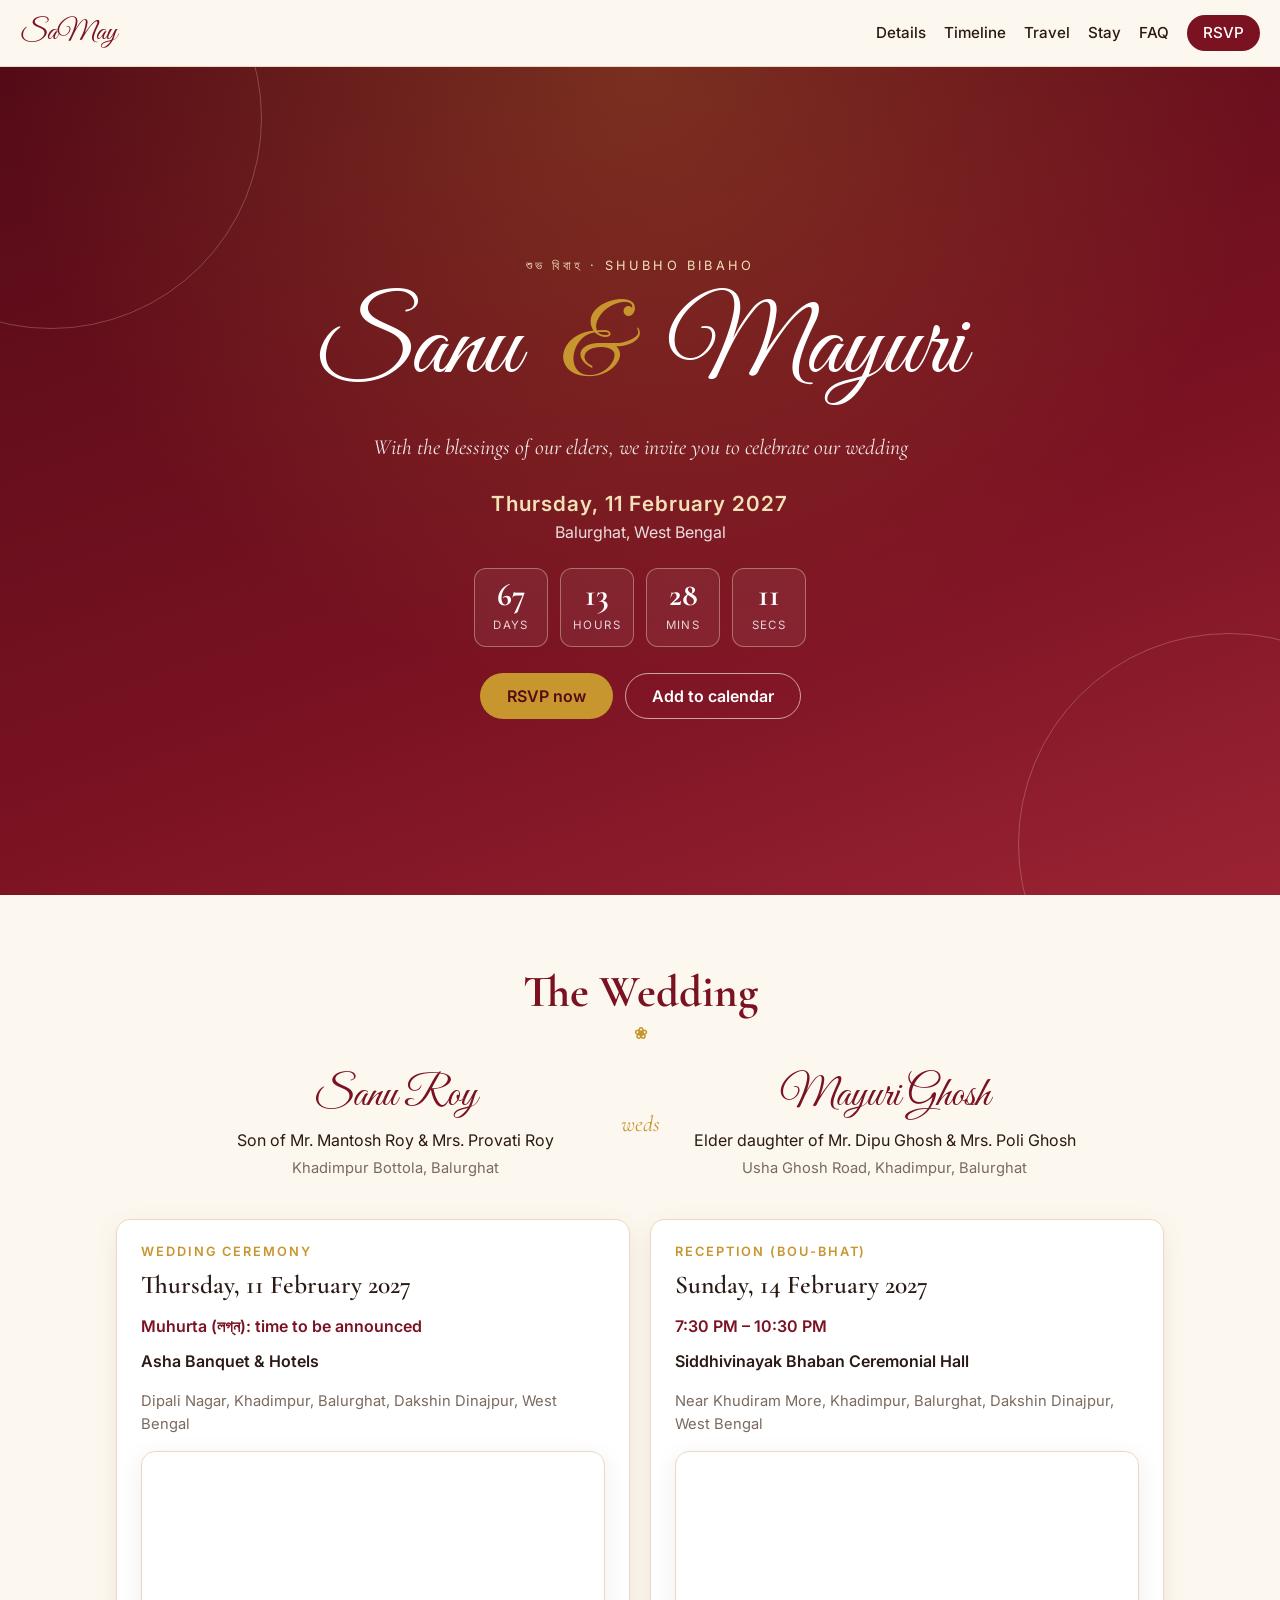
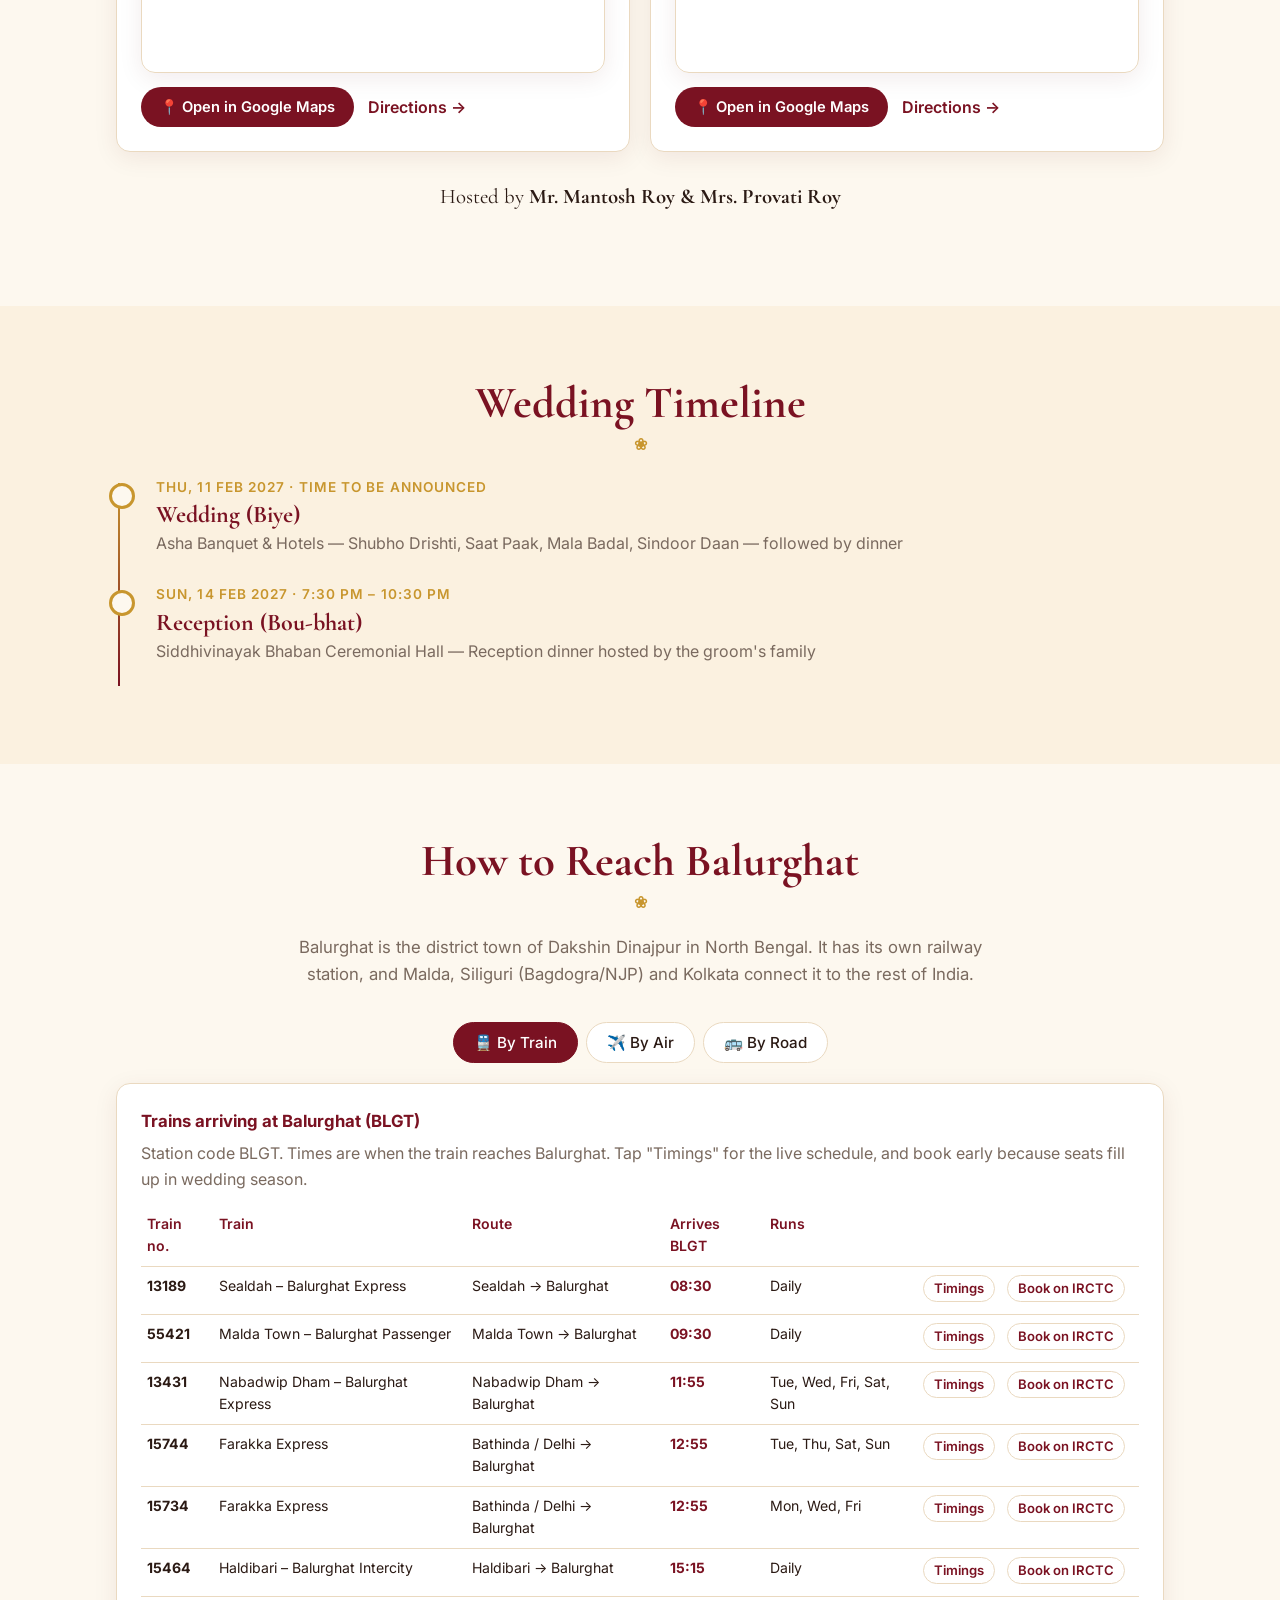
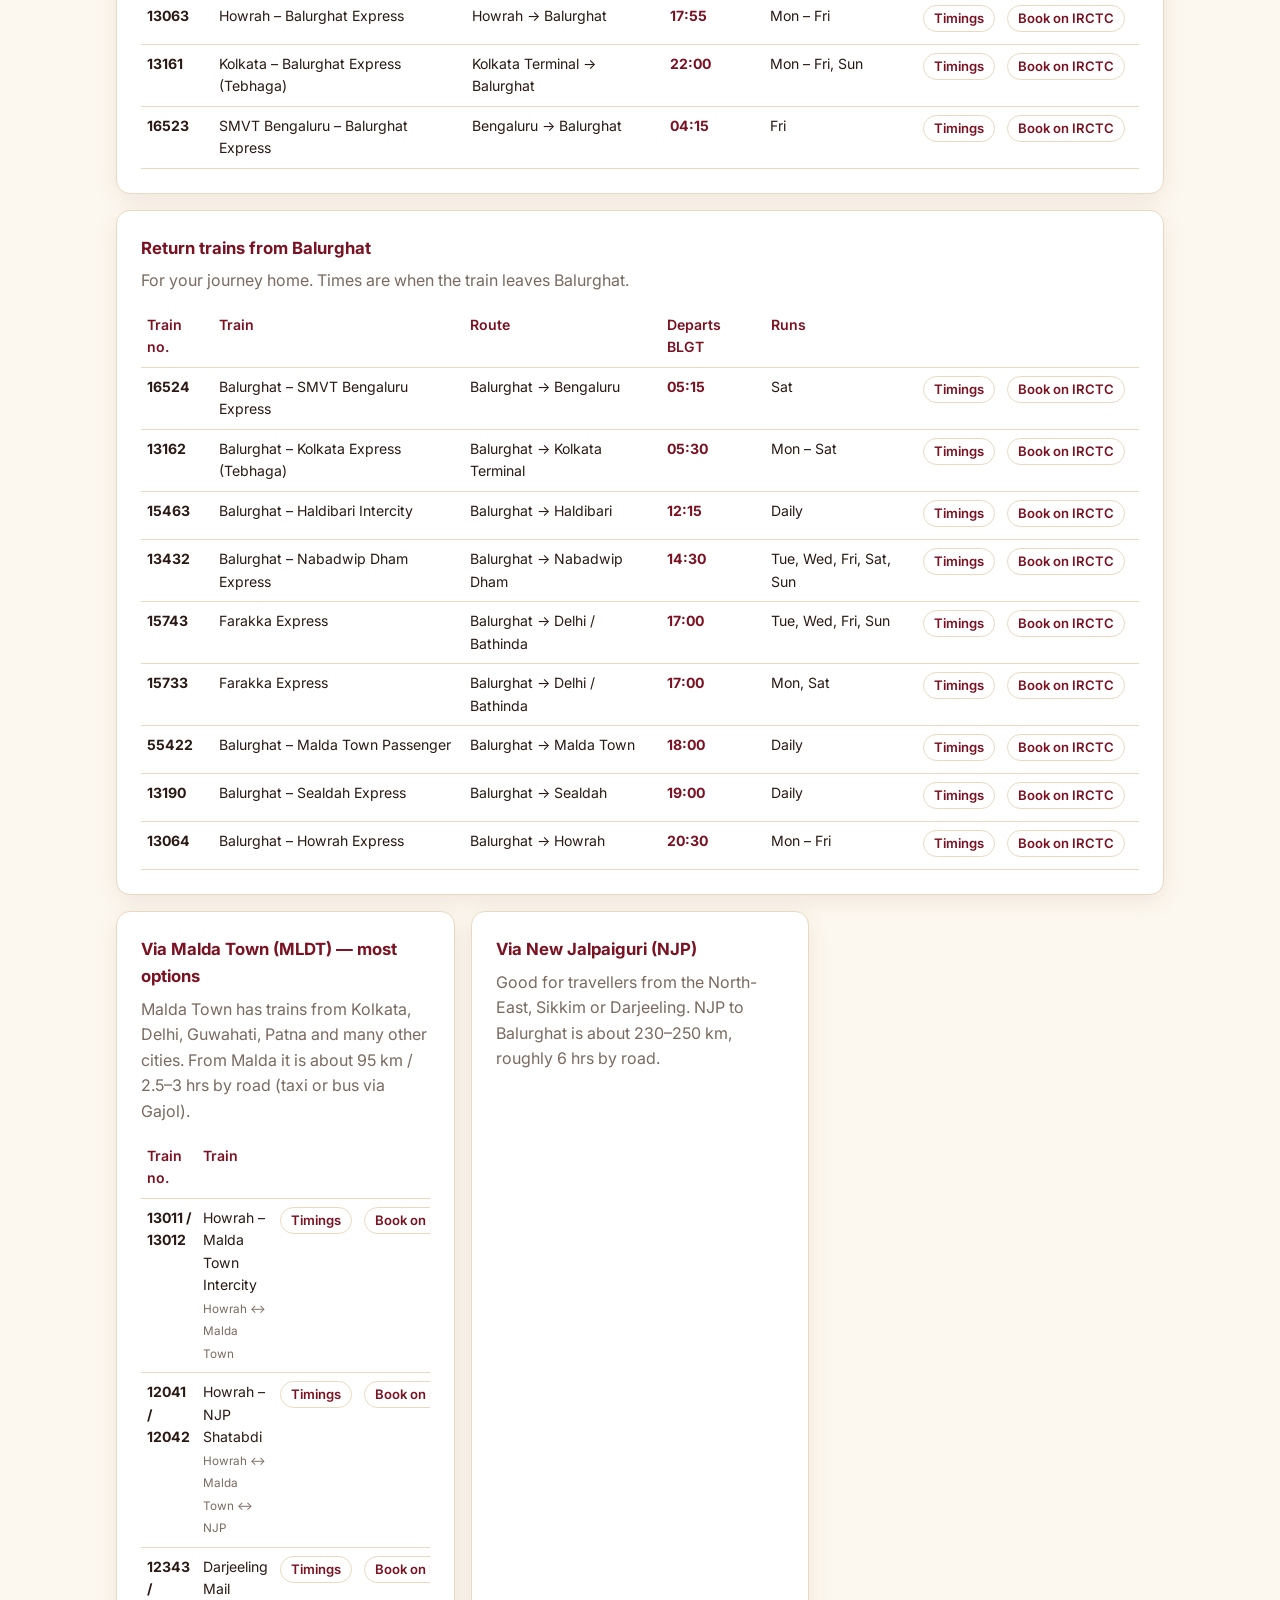
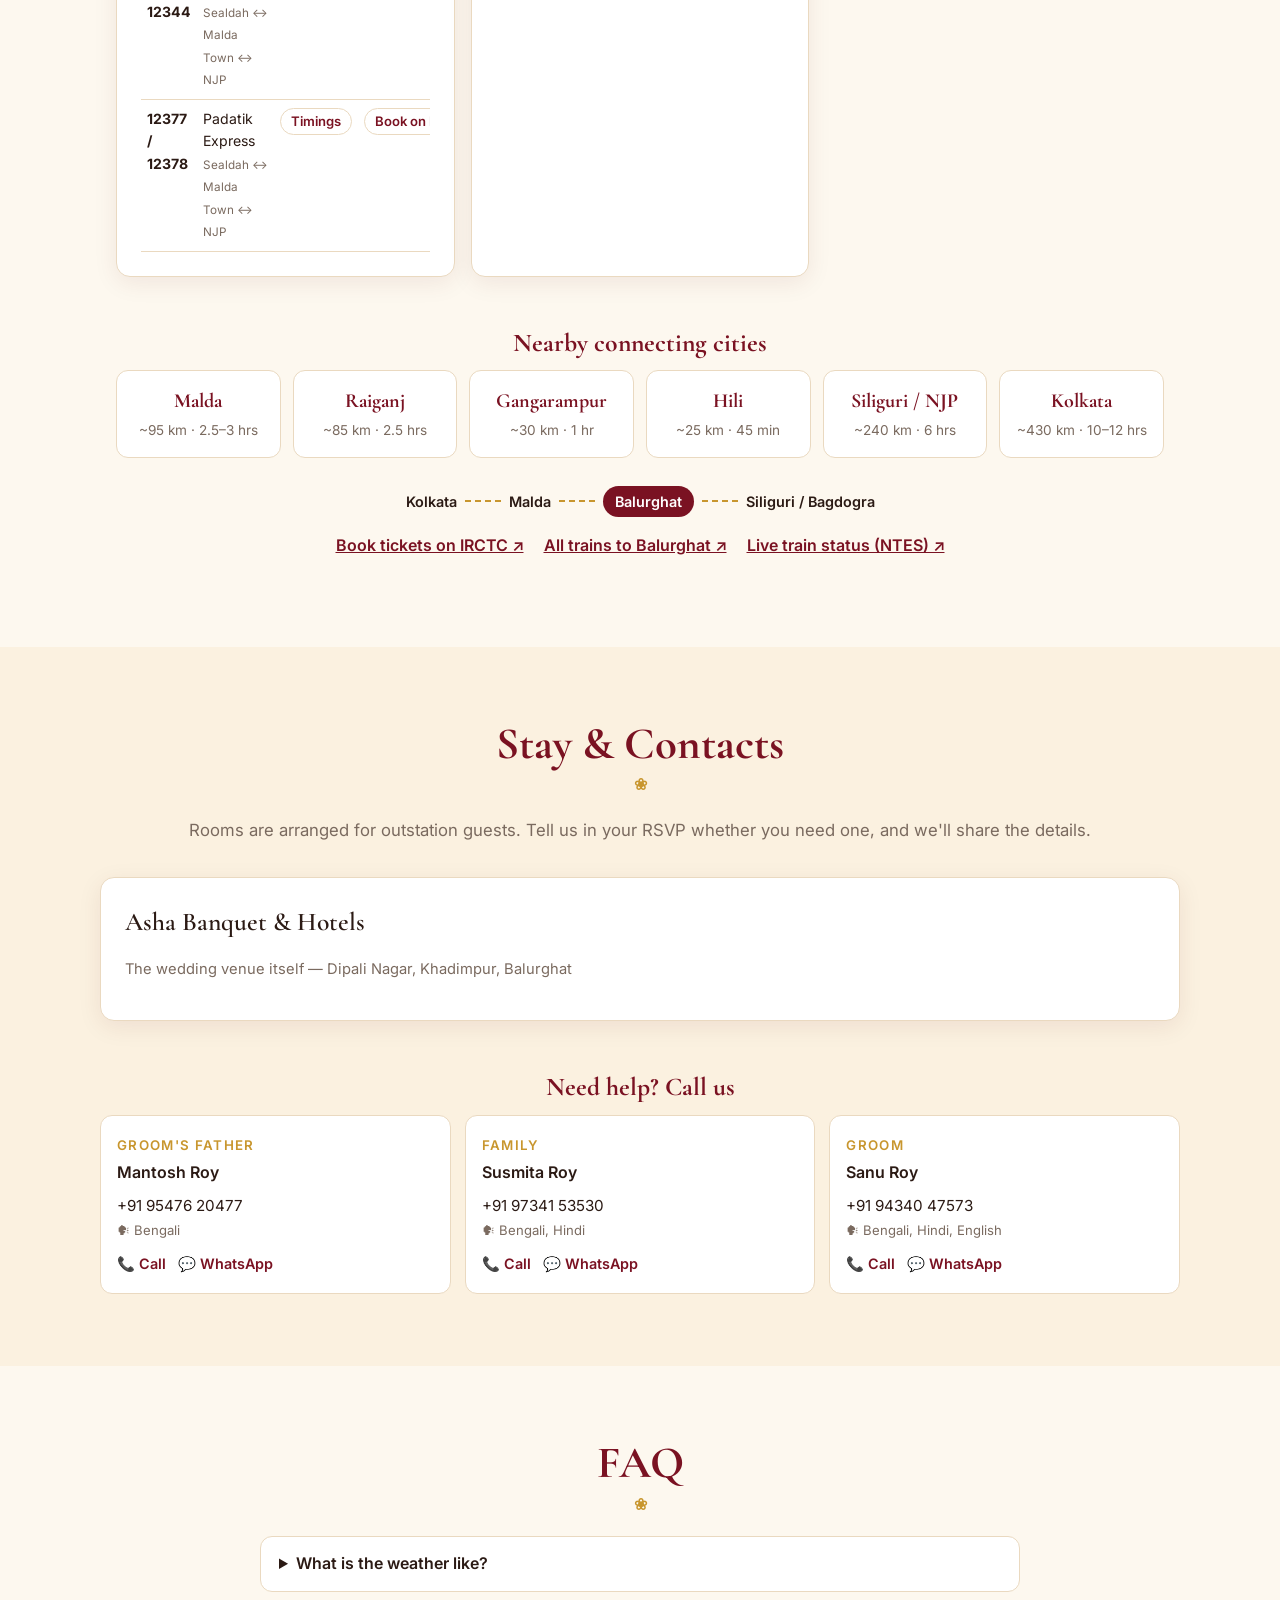
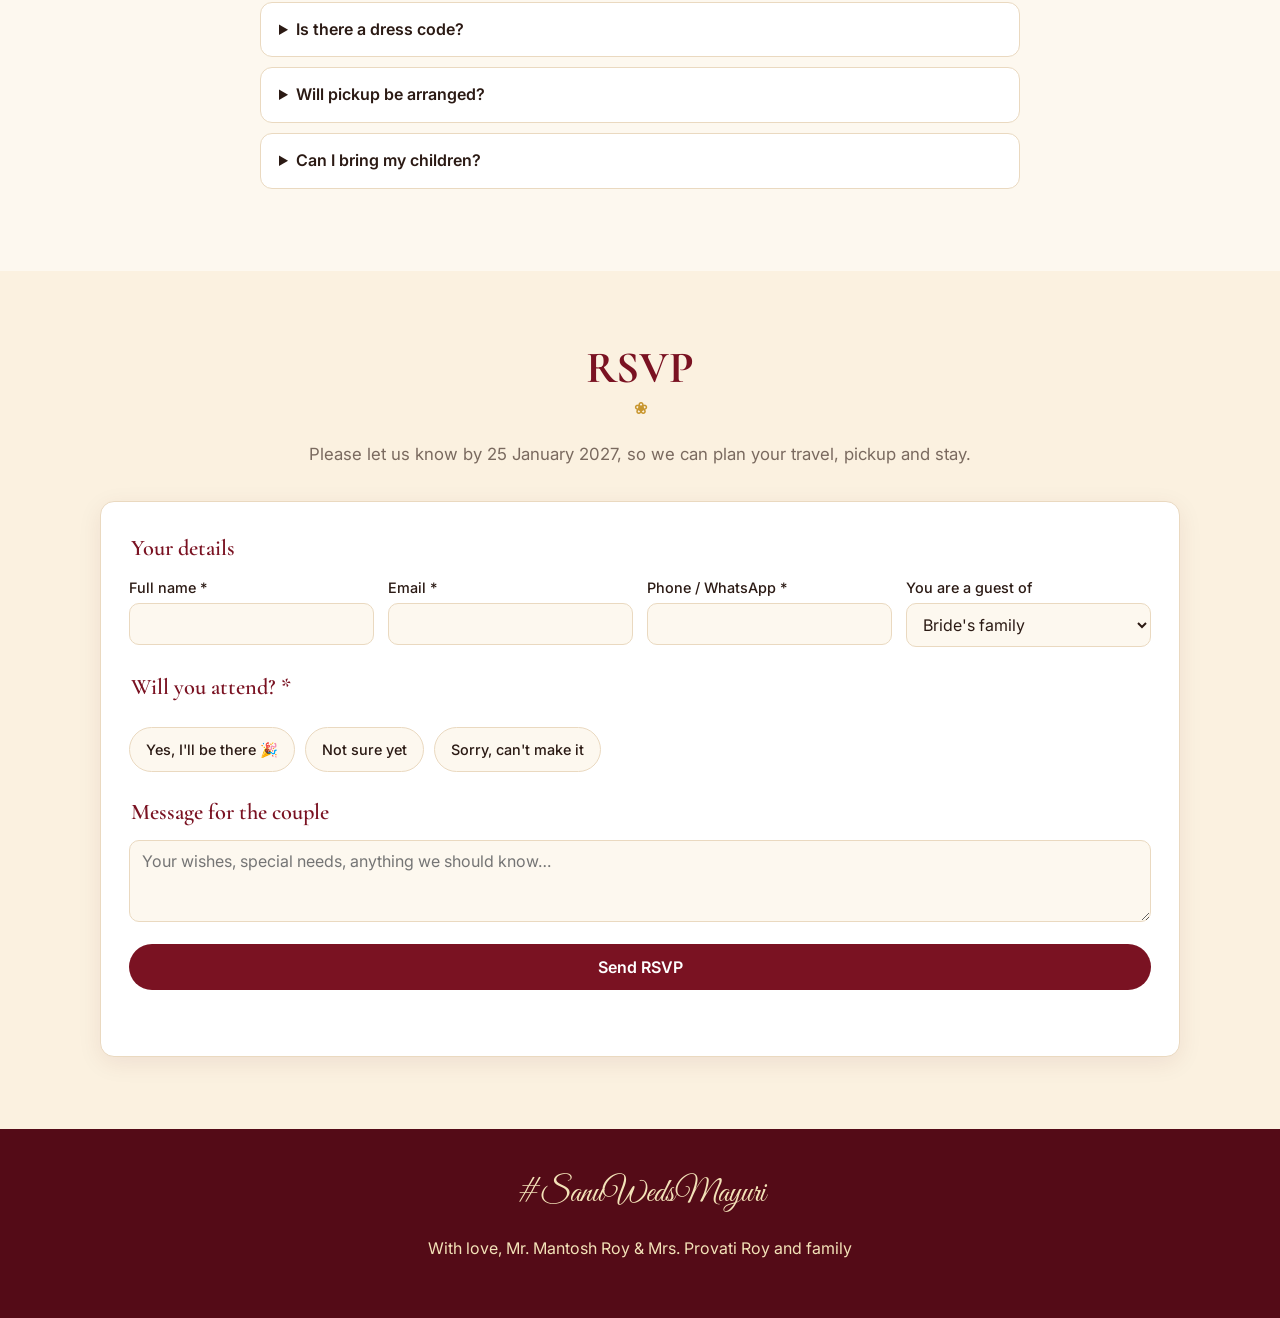
==== index.html @ 39ebc341 "SaMay wedding website Co-Authored-By: Claude Opus 5.5 <noreply@anthropic.com> Claude-Session: https:" ====
<!doctype html>
<html lang="en">
<head>
  <meta charset="utf-8">
  <meta name="viewport" content="width=device-width, initial-scale=1">
  <title>SaMay · Sanu &amp; Mayuri's Wedding</title>
  <meta name="description" content="SaMay: Sanu &amp; Mayuri's wedding, 11 February 2027, Balurghat. Venue, timeline, travel and RSVP.">
  <meta property="og:site_name" content="SaMay">
  <meta property="og:title" content="SaMay · Sanu &amp; Mayuri's Wedding">
  <meta property="og:description" content="You're invited! Thursday, 11 February 2027 · Balurghat. Venue, travel and RSVP.">
  <meta name="theme-color" content="#7a1222">
  <link rel="icon" href="data:image/svg+xml,<svg xmlns='http://www.w3.org/2000/svg' viewBox='0 0 100 100'><text y='.9em' font-size='90'>💍</text></svg>">
  <link rel="preconnect" href="https://fonts.googleapis.com">
  <link rel="preconnect" href="https://fonts.gstatic.com" crossorigin>
  <link href="https://fonts.googleapis.com/css2?family=Cormorant+Garamond:ital,wght@0,500;0,600;0,700;1,500&family=Great+Vibes&family=Inter:wght@400;500;600&display=swap" rel="stylesheet">
  <link rel="stylesheet" href="assets/styles.css">
</head>
<body>
  <header class="nav" id="nav">
    <a class="nav-brand" href="#home" data-bind="initials"></a>
    <button class="nav-toggle" aria-label="Open menu" aria-expanded="false">☰</button>
    <nav class="nav-links">
      <a href="#details">Details</a>
      <a href="#timeline">Timeline</a>
      <a href="#travel">Travel</a>
      <a href="#stay">Stay</a>
      <a href="#faq">FAQ</a>
      <a href="#rsvp" class="nav-cta">RSVP</a>
    </nav>
  </header>

  <section class="hero" id="home">
    <div class="hero-inner">
      <p class="eyebrow">শুভ বিবাহ · Shubho Bibaho</p>
      <h1 class="names"><span data-bind="groom"></span><span class="amp">&amp;</span><span data-bind="bride"></span></h1>
      <p class="tagline" data-bind="tagline"></p>
      <p class="hero-date" data-bind="dateLabel"></p>
      <p class="hero-place">Balurghat, West Bengal</p>
      <div class="countdown" id="countdown" aria-live="polite"></div>
      <div class="hero-actions">
        <a href="#rsvp" class="btn btn-primary">RSVP now</a>
        <button class="btn btn-ghost" id="addToCal">Add to calendar</button>
      </div>
    </div>
  </section>

  <main>
    <section id="details" class="section">
      <h2 class="section-title">The Wedding</h2>
      <div class="couple">
        <div class="person">
          <p class="script-name" data-bind="groomFull"></p>
          <p data-bind="groomFamily"></p>
          <p class="muted" data-bind="groomAddress"></p>
        </div>
        <div class="weds">weds</div>
        <div class="person">
          <p class="script-name" data-bind="brideFull"></p>
          <p data-bind="brideFamily"></p>
          <p class="muted" data-bind="brideAddress"></p>
        </div>
      </div>
      <div class="cards-2" id="venueList"></div>
      <p class="hosted">Hosted by <b data-bind="hostedBy"></b></p>
    </section>

    <section id="timeline" class="section alt">
      <h2 class="section-title">Wedding Timeline</h2>
      <ol class="timeline" id="timelineList"></ol>
    </section>

    <section id="travel" class="section">
      <h2 class="section-title">How to Reach Balurghat</h2>
      <p class="lead" data-bind="travel.intro"></p>
      <div class="tabs" role="tablist">
        <button role="tab" class="tab active" data-tab="train" aria-selected="true">🚆 By Train</button>
        <button role="tab" class="tab" data-tab="air" aria-selected="false">✈️ By Air</button>
        <button role="tab" class="tab" data-tab="road" aria-selected="false">🚌 By Road</button>
      </div>
      <div class="tab-panel" id="panel-train"></div>
      <div class="tab-panel" id="panel-air" hidden></div>
      <div class="tab-panel" id="panel-road" hidden></div>

      <h3 class="sub-title">Nearby connecting cities</h3>
      <div class="city-grid" id="cityGrid"></div>
      <div class="route-strip">
        <span>Kolkata</span><i></i><span>Malda</span><i></i><span class="here">Balurghat</span><i></i><span>Siliguri / Bagdogra</span>
      </div>
      <p class="links" id="usefulLinks"></p>
    </section>

    <section id="stay" class="section alt">
      <h2 class="section-title">Stay &amp; Contacts</h2>
      <p class="lead" data-bind="stay.text"></p>
      <div class="cards-2" id="hotelList"></div>
      <h3 class="sub-title">Need help? Call us</h3>
      <div class="contact-grid" id="contactList"></div>
    </section>

    <section id="faq" class="section">
      <h2 class="section-title">FAQ</h2>
      <div class="faq" id="faqList"></div>
    </section>

    <section id="rsvp" class="section alt">
      <h2 class="section-title">RSVP</h2>
      <p class="lead center">Please let us know <span data-bind="rsvpDeadline"></span>, so we can plan your travel, pickup and stay.</p>

      <form id="rsvpForm" class="rsvp" novalidate>
        <fieldset>
          <legend>Your details</legend>
          <div class="grid-2">
            <label>Full name *<input name="name" required autocomplete="name"></label>
            <label>Email *<input name="email" type="email" required autocomplete="email"></label>
            <label>Phone / WhatsApp *<input name="phone" type="tel" required autocomplete="tel" pattern="[0-9+\s-]{10,15}"></label>
            <label>You are a guest of
              <select name="side">
                <option value="Bride">Bride's family</option>
                <option value="Groom">Groom's family</option>
                <option value="Both">Both</option>
              </select>
            </label>
          </div>
        </fieldset>

        <fieldset>
          <legend>Will you attend? *</legend>
          <div class="choice-row">
            <label class="choice"><input type="radio" name="attending" value="Yes" required><span>Yes, I'll be there 🎉</span></label>
            <label class="choice"><input type="radio" name="attending" value="Maybe"><span>Not sure yet</span></label>
            <label class="choice"><input type="radio" name="attending" value="No"><span>Sorry, can't make it</span></label>
          </div>
        </fieldset>

        <div id="attendingFields" hidden>
          <fieldset>
            <legend>Guests</legend>
            <div class="grid-3">
              <label>Adults (incl. you)<input name="adults" type="number" min="1" max="20" value="1"></label>
              <label>Children<input name="children" type="number" min="0" max="20" value="0"></label>
              <label>Food preference
                <select name="food"><option>Non-veg</option><option>Veg</option><option>Jain / special</option></select>
              </label>
            </div>
            <p class="field-label">Events you'll attend</p>
            <div class="check-grid" id="eventChecks"></div>
          </fieldset>

          <fieldset>
            <legend>Travel to Balurghat</legend>
            <div class="grid-2">
              <label>Mode of travel
                <select name="travelMode">
                  <option>Train</option>
                  <option>Flight + Road</option>
                  <option>Flight + Train</option>
                  <option>Bus</option>
                  <option>Own car / Taxi</option>
                  <option>Already in Balurghat</option>
                </select>
              </label>
              <label>Arriving at
                <select name="arrivalPoint">
                  <option>Balurghat Railway Station</option>
                  <option>Balurghat Bus Stand</option>
                  <option>Malda Town Station</option>
                  <option>Bagdogra Airport</option>
                  <option>NJP Station</option>
                  <option>Directly at venue</option>
                  <option>Other</option>
                </select>
              </label>
              <label>Arrival date<input name="arrivalDate" type="date"></label>
              <label>Arrival time (approx.)<input name="arrivalTime" type="time"></label>
              <label>Train / Flight / Bus no.<input name="transportNo" list="trainList" placeholder="e.g. 13161 or 6E-1234"></label>
              <datalist id="trainList"></datalist>
              <label>Departure date<input name="departureDate" type="date"></label>
            </div>
            <div class="choice-row">
              <label class="toggle"><input type="checkbox" name="needPickup" value="Yes"><span>I need pickup</span></label>
              <label class="toggle"><input type="checkbox" name="needStay" value="Yes"><span>I need accommodation</span></label>
            </div>
          </fieldset>
        </div>

        <fieldset>
          <legend>Message for the couple</legend>
          <label><textarea name="message" rows="3" placeholder="Your wishes, special needs, anything we should know…"></textarea></label>
        </fieldset>

        <input type="text" name="website" class="hp" tabindex="-1" autocomplete="off" aria-hidden="true">
        <button class="btn btn-primary btn-block" type="submit" id="rsvpSubmit">Send RSVP</button>
        <p class="form-status" id="formStatus" role="status"></p>
      </form>
    </section>
  </main>

  <footer class="footer">
    <p class="script" data-bind="hashtag"></p>
    <p>With love, <span data-bind="hostedBy"></span> and family</p>
  </footer>

  <button class="music-btn" id="musicBtn" hidden aria-label="Play music" aria-pressed="false">♫</button>

  <script src="config.js"></script>
  <script src="assets/app.js"></script>
</body>
</html>
---- assets/styles.css ----
:root {
  --maroon: #7a1222;
  --maroon-dark: #540b17;
  --gold: #c8962e;
  --gold-soft: #f3e2b8;
  --ivory: #fdf8ef;
  --ink: #2b1a14;
  --muted: #7a6a5f;
  --card: #ffffff;
  --line: #ead9c0;
  --ok: #2e7d4f;
  --err: #b3261e;
  --radius: 14px;
  --shadow: 0 6px 24px rgba(84, 11, 23, .08);
}
* { box-sizing: border-box; }
html { scroll-behavior: smooth; }
body {
  margin: 0; background: var(--ivory); color: var(--ink);
  font: 16px/1.6 Inter, system-ui, sans-serif;
}
h1, h2, h3 { font-family: "Cormorant Garamond", Georgia, serif; line-height: 1.15; margin: 0 0 .5em; }
a { color: var(--maroon); }
img, iframe { max-width: 100%; }

/* Nav */
.nav {
  position: sticky; top: 0; z-index: 50; display: flex; align-items: center; justify-content: space-between;
  padding: 10px 20px; background: rgba(253, 248, 239, .92); backdrop-filter: blur(8px); border-bottom: 1px solid var(--line);
}
.nav-brand { font-family: "Great Vibes", cursive; font-size: 1.8rem; text-decoration: none; color: var(--maroon); }
.nav-links { display: flex; gap: 18px; align-items: center; }
.nav-links a { text-decoration: none; color: var(--ink); font-weight: 500; font-size: .95rem; }
.nav-links a:hover { color: var(--maroon); }
.nav-cta { background: var(--maroon); color: #fff !important; padding: 6px 16px; border-radius: 999px; }
.nav-toggle { display: none; background: none; border: 0; font-size: 1.6rem; color: var(--maroon); cursor: pointer; }
@media (max-width: 760px) {
  .nav-toggle { display: block; }
  .nav-links { display: none; position: absolute; top: 100%; left: 0; right: 0; flex-direction: column; padding: 16px; background: var(--ivory); border-bottom: 1px solid var(--line); }
  .nav-links.open { display: flex; }
}

/* Hero */
.hero {
  min-height: 92vh; display: grid; place-items: center; text-align: center; padding: 60px 16px;
  background:
    radial-gradient(circle at 50% 0%, rgba(200, 150, 46, .25), transparent 60%),
    linear-gradient(160deg, var(--maroon-dark), var(--maroon) 60%, #9a2333);
  color: #fff; position: relative; overflow: hidden;
}
.hero::before, .hero::after {
  content: ""; position: absolute; width: 420px; height: 420px; border: 1px solid rgba(243, 226, 184, .25); border-radius: 50%;
}
.hero::before { top: -160px; left: -160px; }
.hero::after { bottom: -160px; right: -160px; }
.hero-inner { position: relative; max-width: 760px; }
.eyebrow { letter-spacing: .25em; text-transform: uppercase; font-size: .8rem; color: var(--gold-soft); }
.names { font-family: "Great Vibes", cursive; font-weight: 400; font-size: clamp(3rem, 11vw, 6.5rem); margin: .1em 0; display: flex; flex-wrap: wrap; justify-content: center; gap: .2em .4em; }
.amp { color: var(--gold); }
.tagline { font-family: "Cormorant Garamond", serif; font-size: 1.35rem; font-style: italic; opacity: .9; }
.hero-date { font-size: 1.3rem; font-weight: 600; letter-spacing: .05em; color: var(--gold-soft); margin: .4em 0 0; }
.hero-place { margin: 0 0 1.4em; opacity: .85; }
.countdown { display: flex; gap: 12px; justify-content: center; margin-bottom: 1.6em; flex-wrap: wrap; }
.countdown div { min-width: 74px; padding: 10px 6px; border: 1px solid rgba(243, 226, 184, .4); border-radius: 12px; background: rgba(255, 255, 255, .06); }
.countdown b { display: block; font-family: "Cormorant Garamond", serif; font-size: 2rem; line-height: 1; }
.countdown span { font-size: .72rem; text-transform: uppercase; letter-spacing: .12em; opacity: .8; }
.hero-actions { display: flex; gap: 12px; justify-content: center; flex-wrap: wrap; }

/* Buttons */
.btn { display: inline-block; padding: 12px 26px; border-radius: 999px; font: 600 1rem Inter, sans-serif; cursor: pointer; border: 1px solid transparent; text-decoration: none; transition: transform .15s, background .15s; }
.btn:hover { transform: translateY(-1px); }
.btn-primary { background: var(--gold); color: var(--maroon-dark); }
.section .btn-primary { background: var(--maroon); color: #fff; }
.btn-ghost { background: transparent; color: #fff; border-color: rgba(255, 255, 255, .6); }
.btn-block { width: 100%; }
.btn:disabled { opacity: .6; cursor: wait; }

/* Sections */
.section { padding: 72px 16px; max-width: 1080px; margin: 0 auto; }
.section.alt { max-width: none; background: #fbf1e0; }
.section.alt > * { max-width: 1080px; margin-left: auto; margin-right: auto; }
.section-title { text-align: center; font-size: clamp(2rem, 5vw, 2.8rem); color: var(--maroon); }
.section-title::after { content: "❀"; display: block; font-size: 1rem; color: var(--gold); margin-top: 6px; }
.sub-title { font-size: 1.6rem; color: var(--maroon); margin-top: 2em; text-align: center; }
.lead { max-width: 720px; margin: 0 auto 2em; text-align: center; color: var(--muted); font-size: 1.05rem; }
.center { text-align: center; }
.muted { color: var(--muted); font-size: .92rem; }
.big { font-family: "Cormorant Garamond", serif; font-size: 1.6rem; font-weight: 600; margin: 0 0 .3em; }
.card { background: var(--card); border: 1px solid var(--line); border-radius: var(--radius); padding: 24px; box-shadow: var(--shadow); }
.card h3 { color: var(--gold); text-transform: uppercase; letter-spacing: .15em; font: 600 .8rem Inter, sans-serif; }
.cards-2 { display: grid; gap: 20px; grid-template-columns: repeat(auto-fit, minmax(260px, 1fr)); }
.link { font-weight: 600; text-decoration: none; }
.map-wrap { margin-top: 24px; border-radius: var(--radius); overflow: hidden; border: 1px solid var(--line); box-shadow: var(--shadow); }
.map-wrap iframe { display: block; width: 100%; height: 340px; border: 0; }

/* Couple + venues */
.couple { display: grid; grid-template-columns: 1fr auto 1fr; gap: 20px; align-items: center; text-align: center; margin: 0 auto 36px; max-width: 900px; }
.person p { margin: .2em 0; }
.script-name { font-family: "Great Vibes", cursive; font-size: 2.6rem; color: var(--maroon); line-height: 1.1; }
.weds { font-family: "Cormorant Garamond", serif; font-style: italic; font-size: 1.4rem; color: var(--gold); }
.venue .map-wrap { margin: 14px 0; }
.venue .map-wrap iframe { height: 220px; }
.venue-time { font-weight: 600; color: var(--maroon); margin: 0 0 .6em; }
.venue-name { font-weight: 600; margin: 0; }
.venue-actions { display: flex; gap: 14px; align-items: center; flex-wrap: wrap; }
.venue-actions .btn { padding: 10px 18px; font-size: .92rem; }
.hosted { text-align: center; margin-top: 28px; font-family: "Cormorant Garamond", serif; font-size: 1.3rem; }
@media (max-width: 600px) {
  .couple { grid-template-columns: 1fr; gap: 8px; }
  .script-name { font-size: 2.2rem; }
  .venue-actions .btn { flex: 1 1 100%; text-align: center; }
}

/* Timeline */
.timeline { list-style: none; padding: 0; margin: 0 auto; max-width: 760px; position: relative; }
.timeline::before { content: ""; position: absolute; left: 18px; top: 6px; bottom: 6px; width: 2px; background: linear-gradient(var(--gold), var(--maroon)); }
.timeline li { position: relative; padding: 0 0 28px 56px; }
.timeline li::before { content: ""; position: absolute; left: 9px; top: 6px; width: 20px; height: 20px; border-radius: 50%; background: var(--ivory); border: 3px solid var(--gold); }
.timeline .when { font-size: .85rem; font-weight: 600; color: var(--gold); text-transform: uppercase; letter-spacing: .08em; }
.timeline h3 { font-size: 1.5rem; color: var(--maroon); margin: .1em 0; }
.timeline p { margin: 0; color: var(--muted); }

/* Travel */
.tabs { display: flex; gap: 8px; justify-content: center; flex-wrap: wrap; margin-bottom: 20px; }
.tab { padding: 10px 20px; border-radius: 999px; border: 1px solid var(--line); background: #fff; cursor: pointer; font: 500 .95rem Inter, sans-serif; color: var(--ink); }
.tab.active { background: var(--maroon); color: #fff; border-color: var(--maroon); }
.tab-panel { display: grid; gap: 16px; grid-template-columns: repeat(auto-fit, minmax(260px, 1fr)); }
.tab-panel[hidden] { display: none; }
.tab-panel .card h4 { margin: 0 0 .4em; font-size: 1.05rem; color: var(--maroon); }
.tab-panel .card p { margin: 0; color: var(--muted); }
.train-table { width: 100%; border-collapse: collapse; margin-top: 12px; font-size: .88rem; }
.train-table th, .train-table td { text-align: left; padding: 8px 6px; border-bottom: 1px solid var(--line); vertical-align: top; }
.train-table th { color: var(--maroon); font-weight: 600; }
.train-table small { color: var(--muted); }
.train-links { white-space: nowrap; }
.train-links a { display: inline-block; margin: 0 8px 4px 0; font-weight: 600; font-size: .82rem; text-decoration: none; padding: 2px 10px; border: 1px solid var(--line); border-radius: 999px; }
.train-links a:hover { background: var(--maroon); color: #fff; border-color: var(--maroon); }
.table-scroll { overflow-x: auto; }
.train-time { font-weight: 700; color: var(--maroon); }
.m-label { display: none; font-weight: 500; color: var(--muted); }
.tab-panel .card.wide { grid-column: 1 / -1; }
.city-grid { display: grid; gap: 12px; grid-template-columns: repeat(auto-fit, minmax(150px, 1fr)); }
.city { background: #fff; border: 1px solid var(--line); border-radius: 12px; padding: 14px; text-align: center; }
.city b { display: block; color: var(--maroon); font-family: "Cormorant Garamond", serif; font-size: 1.25rem; }
.city span { font-size: .85rem; color: var(--muted); }
.route-strip { display: flex; align-items: center; justify-content: center; gap: 8px; margin: 28px 0 8px; flex-wrap: wrap; font-weight: 600; font-size: .9rem; }
.route-strip i { width: 36px; height: 2px; background: repeating-linear-gradient(90deg, var(--gold) 0 6px, transparent 6px 10px); }
.route-strip .here { background: var(--maroon); color: #fff; padding: 4px 12px; border-radius: 999px; }
.links { text-align: center; }
.links a { margin: 0 10px; font-weight: 600; }

/* Contacts */
.contact-grid { display: grid; gap: 14px; grid-template-columns: repeat(auto-fit, minmax(220px, 1fr)); }
.contact { background: #fff; border: 1px solid var(--line); border-radius: 12px; padding: 16px; }
.contact small { color: var(--gold); text-transform: uppercase; letter-spacing: .1em; font-weight: 600; }
.contact p { margin: .2em 0 .5em; font-weight: 600; }
.contact-num { display: block; font-size: .95rem; margin-bottom: 2px; }
.contact-lang { display: block; font-size: .82rem; color: var(--muted); margin-bottom: 10px; }
.contact a { margin-right: 12px; font-size: .9rem; font-weight: 600; text-decoration: none; }

/* FAQ */
.faq { max-width: 760px; margin: 0 auto; }
.faq details { background: #fff; border: 1px solid var(--line); border-radius: 12px; padding: 14px 18px; margin-bottom: 10px; }
.faq summary { cursor: pointer; font-weight: 600; }
.faq p { margin: .6em 0 0; color: var(--muted); }

/* RSVP form */
.rsvp { max-width: 760px; margin: 0 auto; background: #fff; border: 1px solid var(--line); border-radius: var(--radius); padding: 28px; box-shadow: var(--shadow); }
fieldset { border: 0; padding: 0; margin: 0 0 22px; }
legend { font-family: "Cormorant Garamond", serif; font-size: 1.4rem; font-weight: 600; color: var(--maroon); margin-bottom: 10px; }
label { display: flex; flex-direction: column; gap: 4px; font-size: .9rem; font-weight: 500; }
input, select, textarea { font: 1rem Inter, sans-serif; padding: 10px 12px; border: 1px solid var(--line); border-radius: 10px; background: var(--ivory); color: var(--ink); width: 100%; }
input:focus, select:focus, textarea:focus { outline: 2px solid var(--gold); border-color: var(--gold); }
input.invalid { border-color: var(--err); }
.grid-2 { display: grid; gap: 14px; grid-template-columns: repeat(auto-fit, minmax(220px, 1fr)); }
.grid-3 { display: grid; gap: 14px; grid-template-columns: repeat(auto-fit, minmax(160px, 1fr)); }
.field-label { font-size: .9rem; font-weight: 500; margin: 16px 0 8px; }
.choice-row { display: flex; gap: 10px; flex-wrap: wrap; margin-top: 12px; }
.choice, .toggle { flex-direction: row; align-items: center; cursor: pointer; position: relative; }
.choice input, .toggle input, .check-grid input { width: auto; }
.choice span, .toggle span { padding: 10px 16px; border: 1px solid var(--line); border-radius: 999px; background: var(--ivory); }
.choice input, .toggle input { position: absolute; opacity: 0; }
.choice input:checked + span, .toggle input:checked + span { background: var(--maroon); color: #fff; border-color: var(--maroon); }
.choice input:focus-visible + span, .toggle input:focus-visible + span { outline: 2px solid var(--gold); }
.check-grid { display: grid; gap: 8px; grid-template-columns: repeat(auto-fit, minmax(180px, 1fr)); }
.check-grid label { flex-direction: row; align-items: center; gap: 8px; font-weight: 400; }
.hp { position: absolute; left: -9999px; }
.form-status { text-align: center; margin: 14px 0 0; font-weight: 500; min-height: 1.5em; }
.form-status.ok { color: var(--ok); }
.form-status.err { color: var(--err); }
.thanks { text-align: center; padding: 20px 0; }
.thanks h3 { font-size: 2rem; color: var(--maroon); }

.footer { text-align: center; padding: 40px 16px; background: var(--maroon-dark); color: var(--gold-soft); }
.footer .script { font-family: "Great Vibes", cursive; font-size: 2rem; margin: 0; }

/* Music button */
.music-btn {
  position: fixed; right: 16px; bottom: 16px; z-index: 60; width: 52px; height: 52px; border-radius: 50%;
  border: 2px solid var(--gold); background: var(--maroon); color: var(--gold-soft); font-size: 1.4rem; cursor: pointer;
  box-shadow: var(--shadow);
}
.music-btn.playing { animation: spin 4s linear infinite; }
@keyframes spin { to { transform: rotate(360deg); } }

/* Phones */
@media (max-width: 600px) {
  .section { padding: 52px 16px; }
  .hero { min-height: 88svh; padding: 48px 16px; }
  .tagline { font-size: 1.15rem; }
  .countdown { gap: 8px; }
  .countdown div { min-width: 64px; }
  .countdown b { font-size: 1.6rem; }
  .hero-actions .btn { flex: 1 1 100%; }
  .card, .rsvp { padding: 18px; }
  .map-wrap iframe { height: 260px; }
  .tab { padding: 8px 14px; font-size: .9rem; }
  .tab-panel { grid-template-columns: 1fr; }
  .timeline li { padding-left: 46px; }
  .timeline::before { left: 13px; }
  .timeline li::before { left: 4px; }
  .city-grid { grid-template-columns: repeat(2, 1fr); }
  .route-strip i { width: 18px; }
  .links a { display: block; margin: 8px 0; }
  /* Train tables become stacked cards */
  .train-table, .train-table tbody, .train-table tr, .train-table td { display: block; width: 100%; }
  .train-table tr:first-child { display: none; }
  .train-table tr { padding: 10px 0; border-bottom: 1px solid var(--line); }
  .train-table td { border: 0; padding: 2px 0; }
  .train-links { padding-top: 6px !important; }
  .m-label { display: inline; }
  .choice-row .choice, .choice-row .toggle { flex: 1 1 100%; }
  .choice span, .toggle span { width: 100%; text-align: center; }
  input, select, textarea { font-size: 16px; } /* stops iOS zoom on focus */
  .music-btn { width: 46px; height: 46px; right: 12px; bottom: 12px; }
}

.reveal { opacity: 0; transform: translateY(16px); transition: opacity .6s, transform .6s; }
.reveal.in { opacity: 1; transform: none; }
@media (prefers-reduced-motion: reduce) { .reveal { opacity: 1; transform: none; } html { scroll-behavior: auto; } }
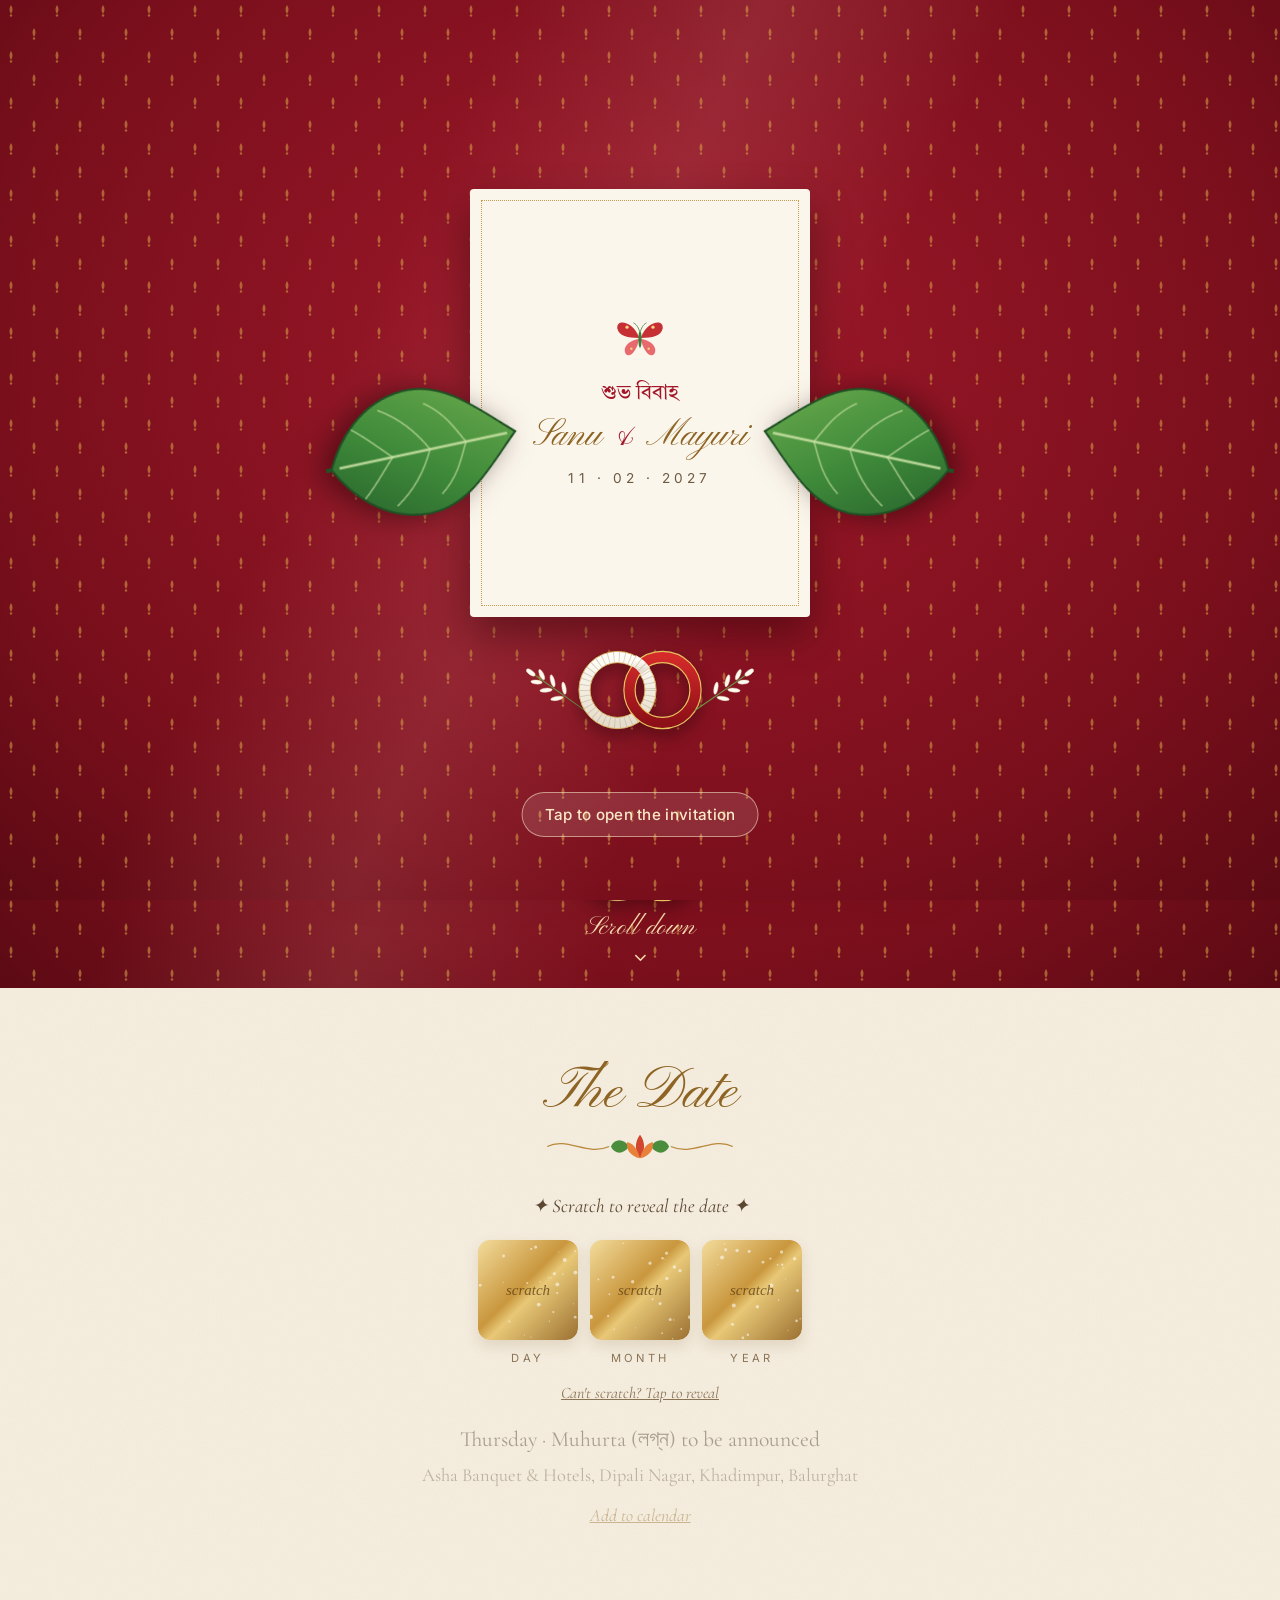
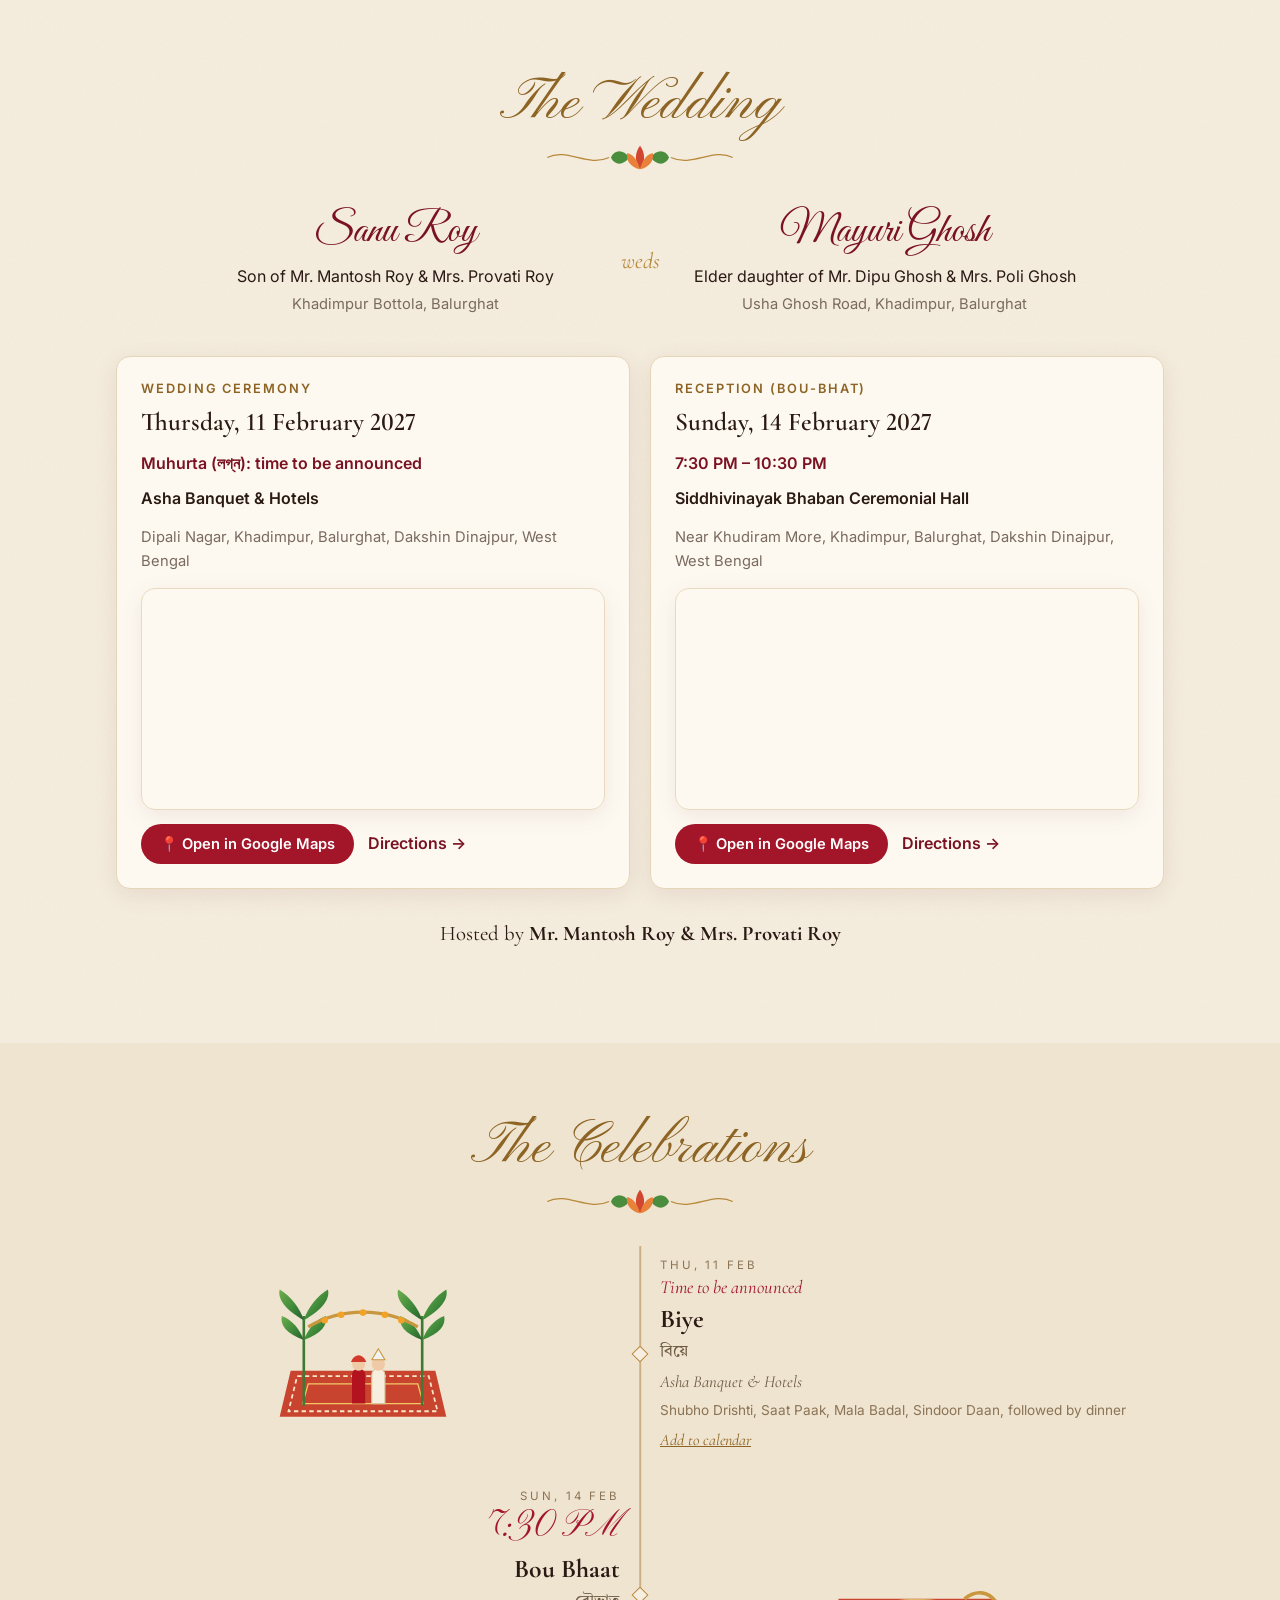
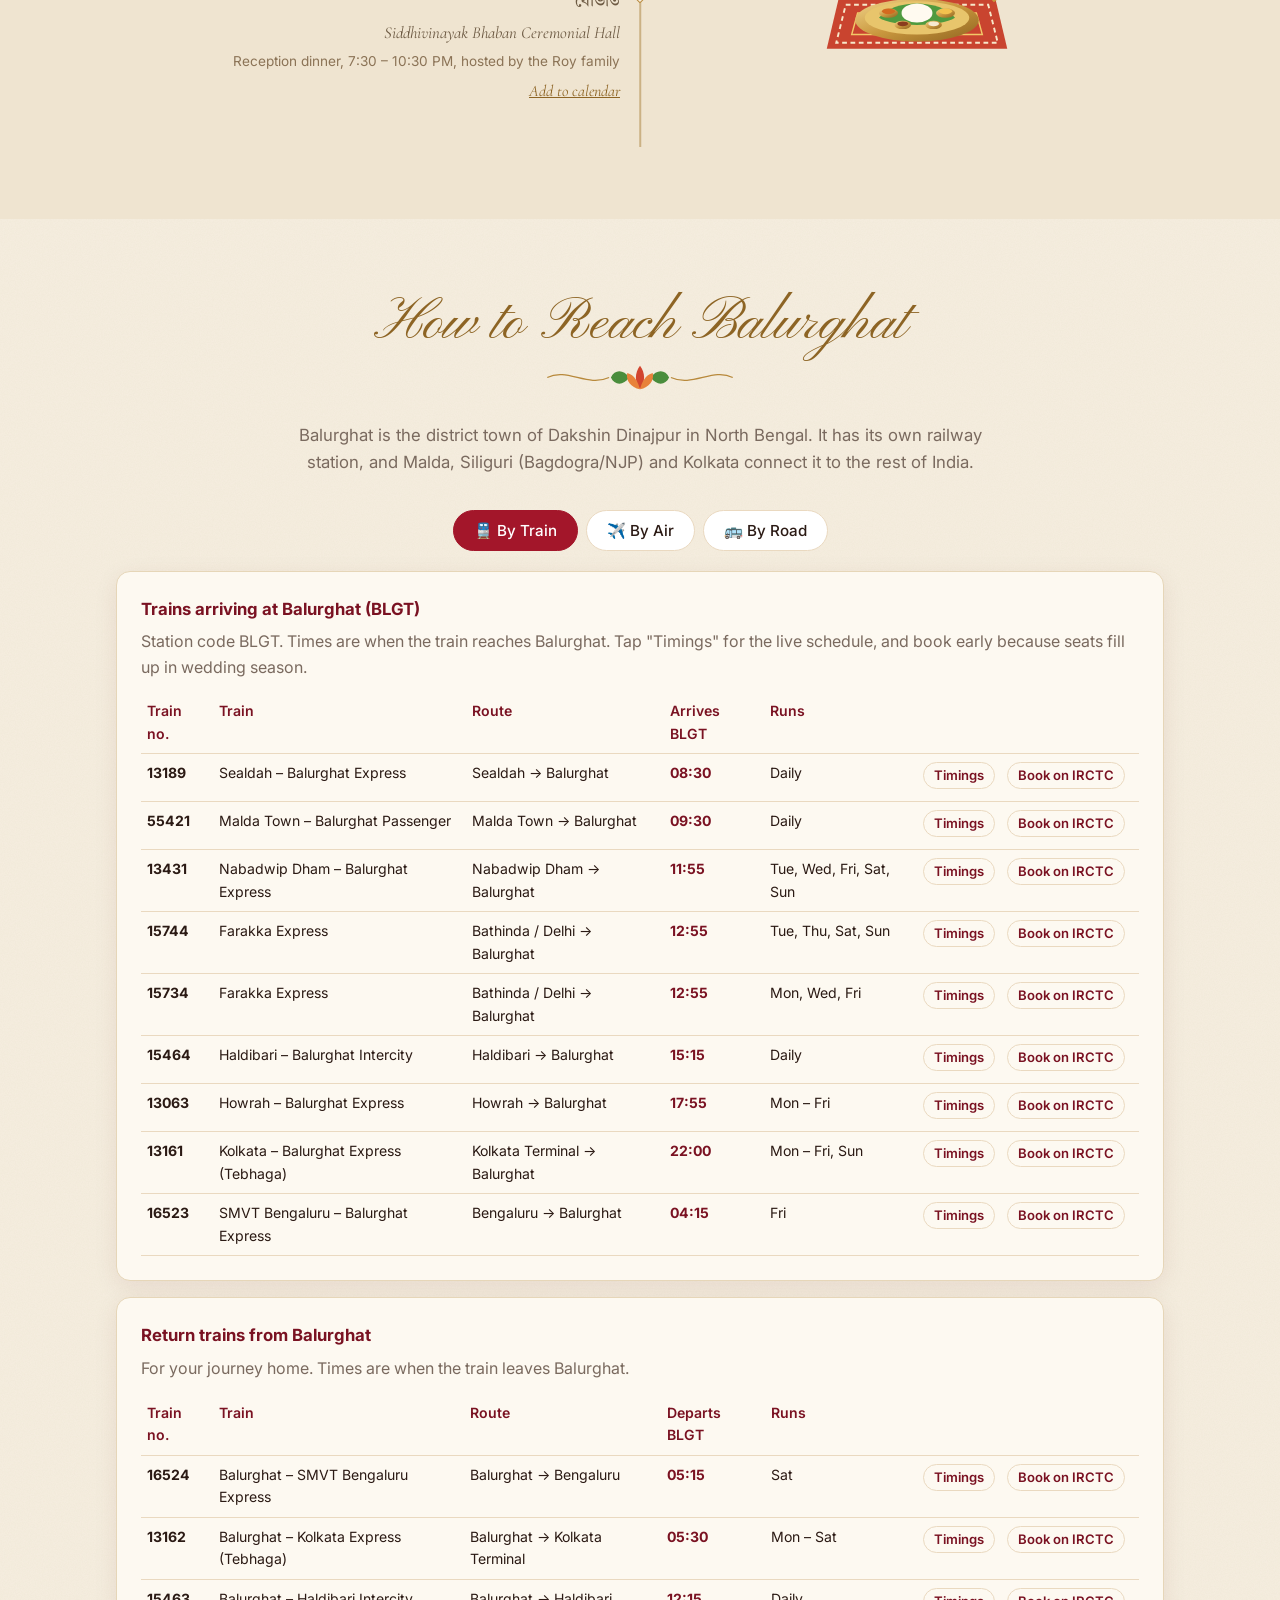
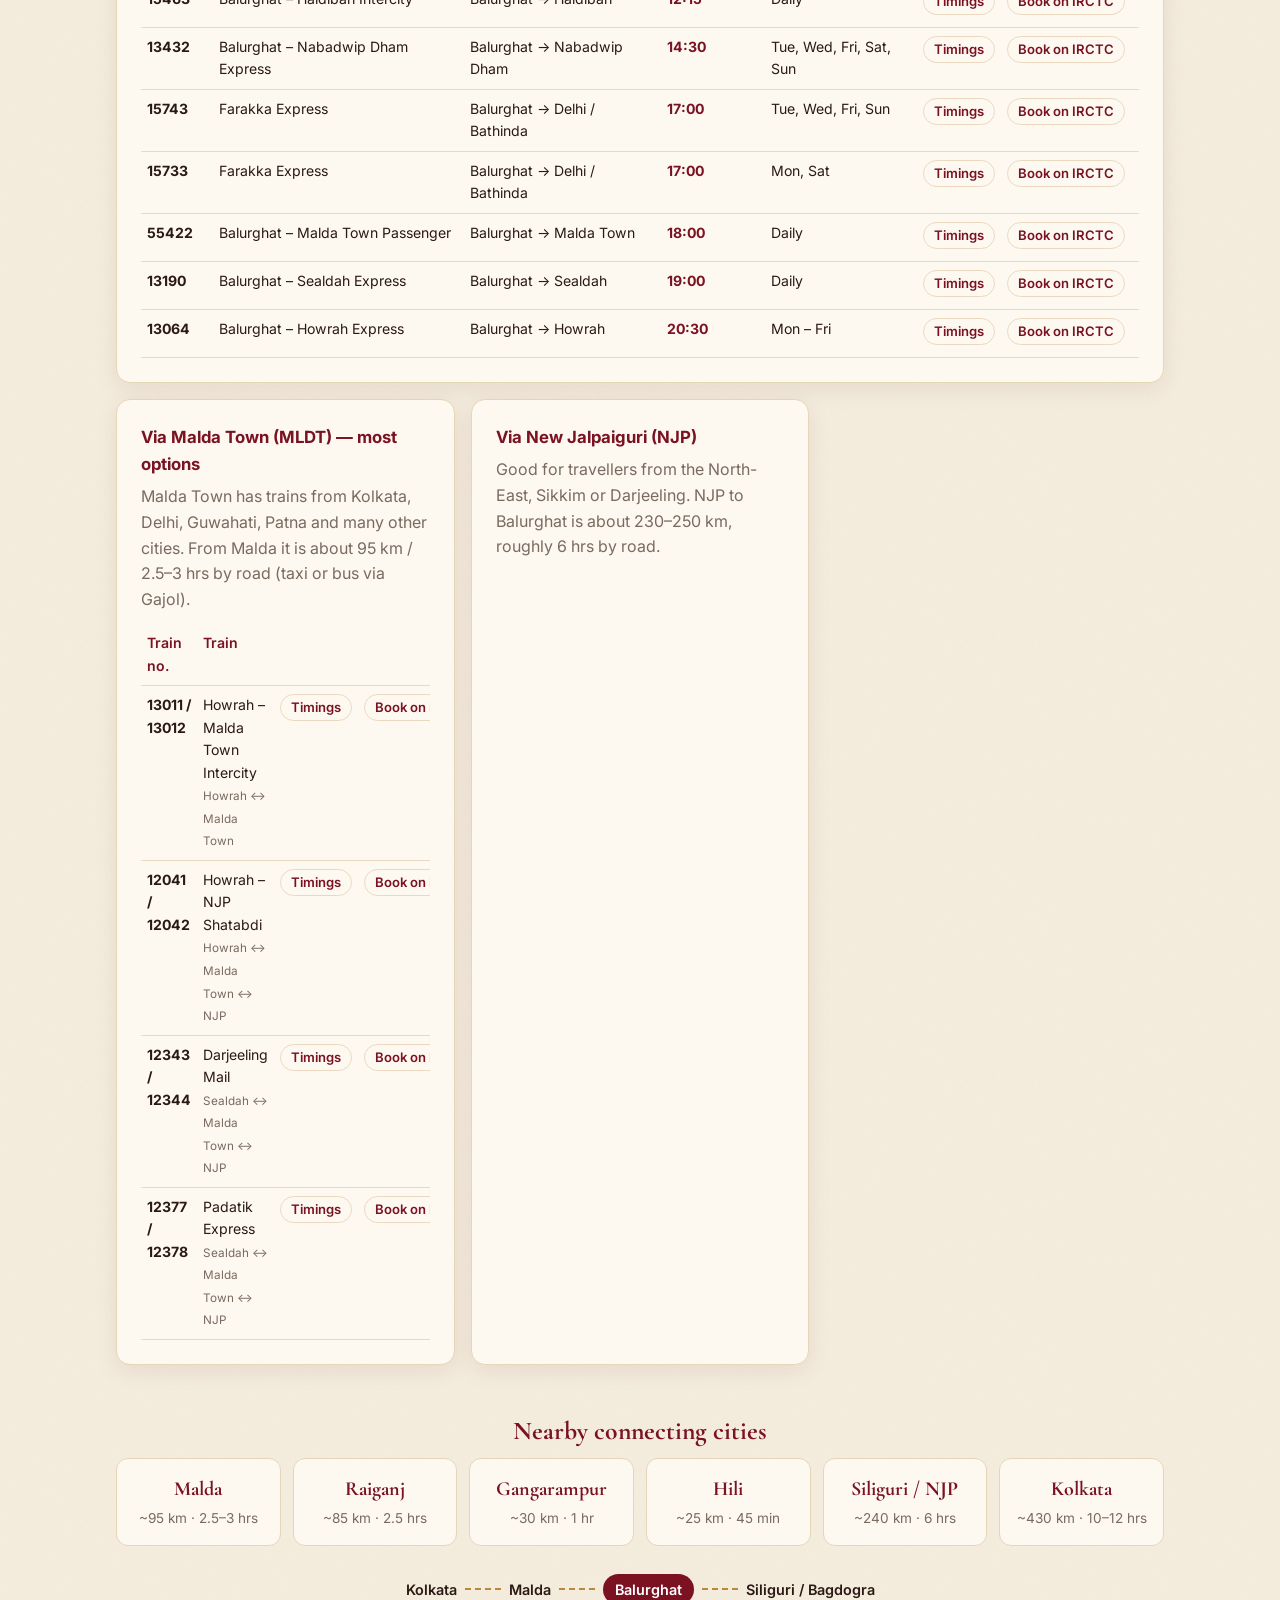
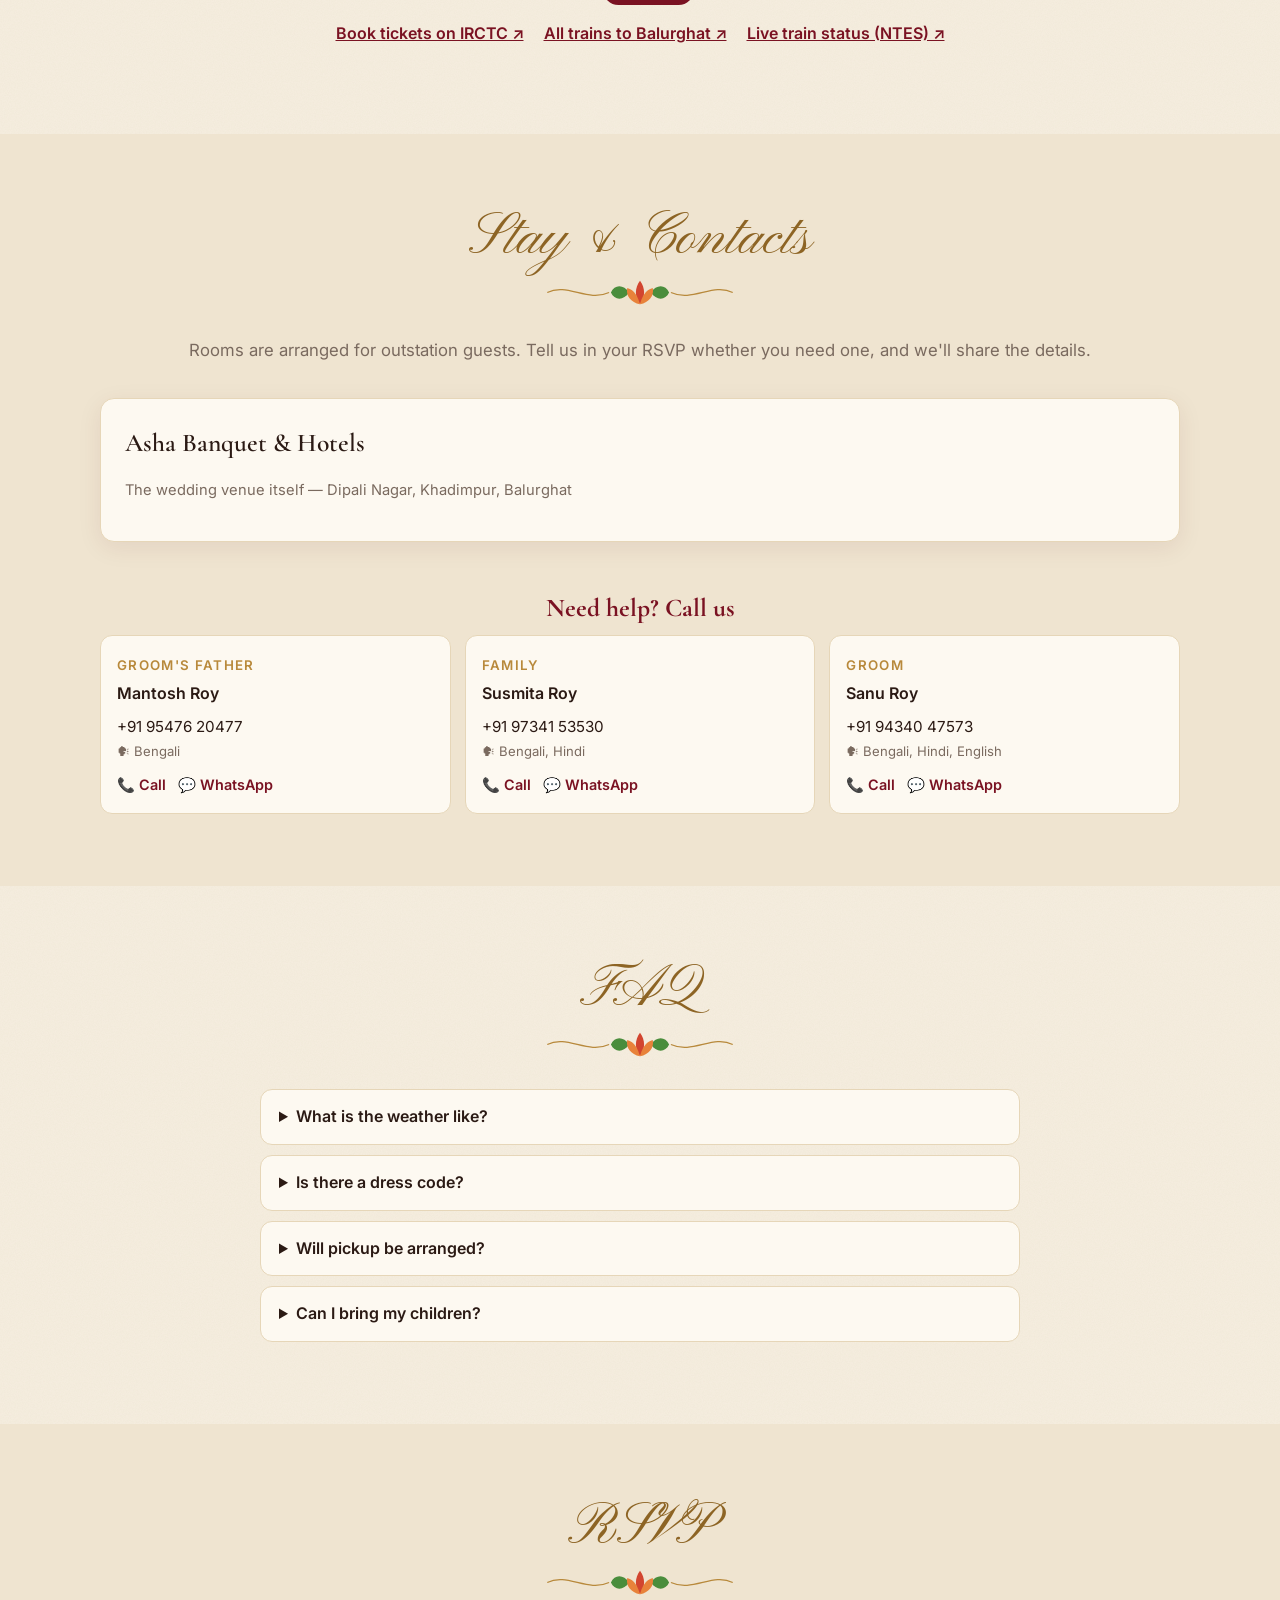
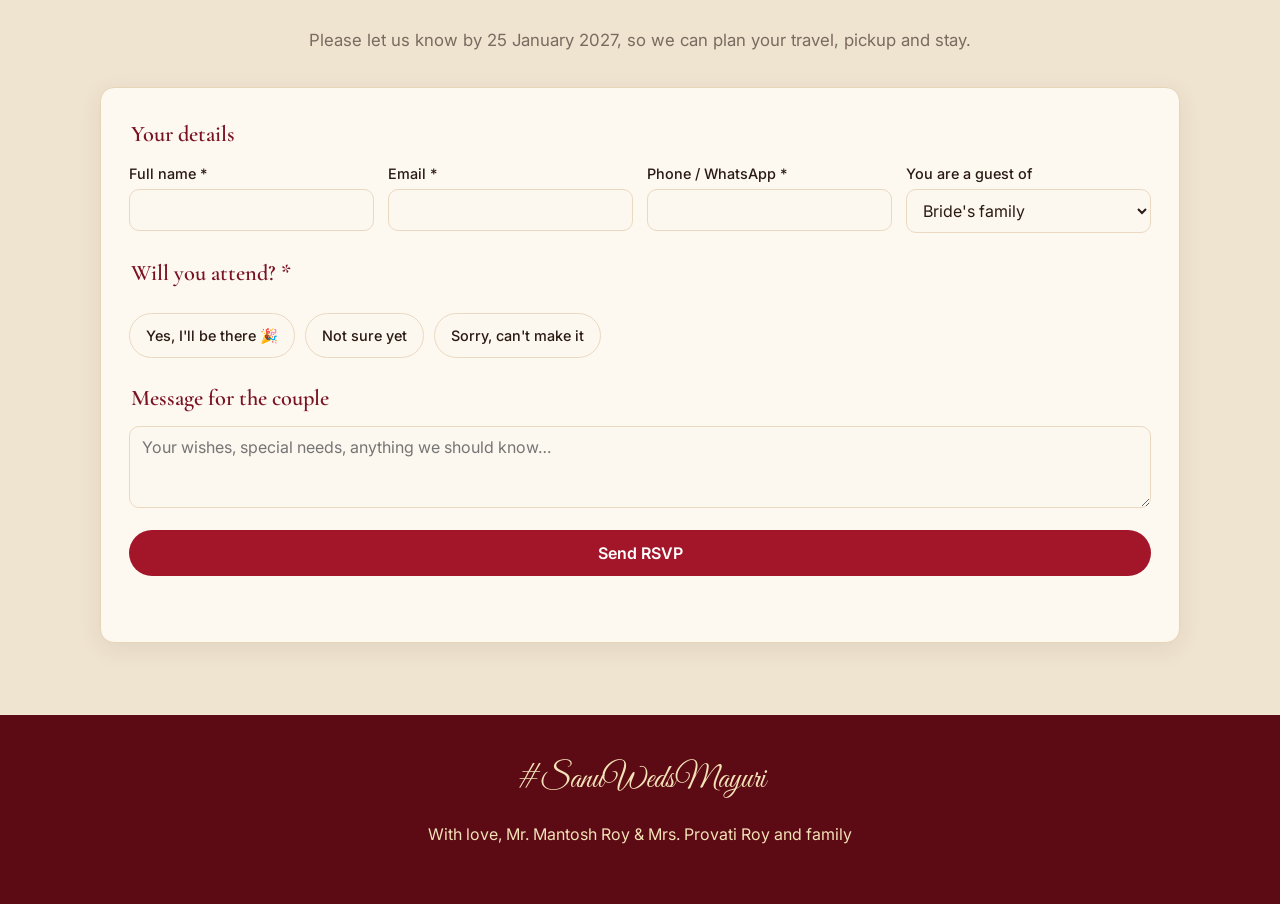
==== commit 1a701764: "Redesign as interactive Bengali e-invite: silk gate with paan leaves, scratch-to-reveal date, illust" ====
--- a/index.html
+++ b/index.html
@@ -12,10 +12,126 @@
   <link rel="icon" href="data:image/svg+xml,<svg xmlns='http://www.w3.org/2000/svg' viewBox='0 0 100 100'><text y='.9em' font-size='90'>💍</text></svg>">
   <link rel="preconnect" href="https://fonts.googleapis.com">
   <link rel="preconnect" href="https://fonts.gstatic.com" crossorigin>
-  <link href="https://fonts.googleapis.com/css2?family=Cormorant+Garamond:ital,wght@0,500;0,600;0,700;1,500&family=Great+Vibes&family=Inter:wght@400;500;600&display=swap" rel="stylesheet">
+  <link href="https://fonts.googleapis.com/css2?family=Cormorant+Garamond:ital,wght@0,500;0,600;0,700;1,500&family=Great+Vibes&family=Pinyon+Script&family=Tiro+Bangla&family=Inter:wght@400;500;600&display=swap" rel="stylesheet">
   <link rel="stylesheet" href="assets/styles.css">
 </head>
-<body>
+<body class="gated">
+  <!-- Illustration sprite (original artwork) -->
+  <svg width="0" height="0" style="position:absolute" aria-hidden="true">
+    <defs>
+      <linearGradient id="gLeaf" x1="0" y1="0" x2="1" y2="1"><stop offset="0" stop-color="#6fae4f"/><stop offset=".55" stop-color="#3f8a3a"/><stop offset="1" stop-color="#25602b"/></linearGradient>
+      <linearGradient id="gGold" x1="0" y1="0" x2="1" y2="1"><stop offset="0" stop-color="#f1d58a"/><stop offset=".5" stop-color="#c9973e"/><stop offset="1" stop-color="#8f6420"/></linearGradient>
+      <linearGradient id="gShankha" x1="0" y1="0" x2="0" y2="1"><stop offset="0" stop-color="#fffdf7"/><stop offset="1" stop-color="#e6dccb"/></linearGradient>
+      <linearGradient id="gPola" x1="0" y1="0" x2="0" y2="1"><stop offset="0" stop-color="#d42a2a"/><stop offset="1" stop-color="#8d0f17"/></linearGradient>
+    </defs>
+    <symbol id="i-leaf" viewBox="0 0 100 150">
+      <path d="M50 8 C70 30 98 52 96 84 C94 116 70 136 50 146 C30 136 6 116 4 84 C2 52 30 30 50 8Z" fill="url(#gLeaf)" stroke="#1f5124" stroke-width="1.5"/>
+      <path d="M50 14 L50 140" stroke="#cfe6a8" stroke-width="2" fill="none" opacity=".8"/>
+      <g stroke="#cfe6a8" stroke-width="1.2" fill="none" opacity=".6">
+        <path d="M50 45 C40 50 26 56 16 70"/><path d="M50 45 C60 50 74 56 84 70"/>
+        <path d="M50 72 C38 78 24 88 14 104"/><path d="M50 72 C62 78 76 88 86 104"/>
+        <path d="M50 100 C42 108 32 116 24 126"/><path d="M50 100 C58 108 68 116 76 126"/>
+      </g>
+      <path d="M50 146 L50 150" stroke="#1f5124" stroke-width="3"/>
+    </symbol>
+    <symbol id="i-butterfly" viewBox="0 0 100 80">
+      <path d="M48 38 C36 8 6 4 8 22 C10 36 28 40 48 40Z" fill="#c62f34"/>
+      <path d="M52 38 C64 8 94 4 92 22 C90 36 72 40 52 40Z" fill="#c62f34"/>
+      <path d="M48 42 C30 44 16 58 24 70 C32 78 44 62 48 44Z" fill="#e86a6f"/>
+      <path d="M52 42 C70 44 84 58 76 70 C68 78 56 62 52 44Z" fill="#e86a6f"/>
+      <g fill="#f6d27a"><circle cx="26" cy="20" r="3"/><circle cx="74" cy="20" r="3"/><circle cx="34" cy="60" r="2.2"/><circle cx="66" cy="60" r="2.2"/></g>
+      <ellipse cx="50" cy="42" rx="3" ry="16" fill="#3e7d3a"/>
+      <path d="M49 27 C46 18 42 14 38 12 M51 27 C54 18 58 14 62 12" stroke="#3e7d3a" stroke-width="1.5" fill="none"/>
+    </symbol>
+    <symbol id="i-bangles" viewBox="0 0 200 112">
+      <circle cx="70" cy="56" r="44" fill="none" stroke="url(#gShankha)" stroke-width="15"/>
+      <circle cx="70" cy="56" r="44" fill="none" stroke="#b9ab94" stroke-width="15" stroke-dasharray="1.2 6" opacity=".55"/>
+      <circle cx="70" cy="56" r="51.5" fill="none" stroke="#d9b45e" stroke-width="1.2"/>
+      <circle cx="70" cy="56" r="36.5" fill="none" stroke="#d9b45e" stroke-width="1.2"/>
+      <circle cx="130" cy="56" r="44" fill="none" stroke="url(#gPola)" stroke-width="15"/>
+      <circle cx="130" cy="56" r="51.5" fill="none" stroke="#e8c35f" stroke-width="1.6"/>
+      <circle cx="130" cy="56" r="36.5" fill="none" stroke="#e8c35f" stroke-width="1.6"/>
+      <path d="M91.1 16.3 A44 44 0 0 1 107.3 30.8" fill="none" stroke="url(#gShankha)" stroke-width="15"/>
+      <path d="M91.1 16.3 A44 44 0 0 1 107.3 30.8" fill="none" stroke="#b9ab94" stroke-width="15" stroke-dasharray="1.2 6" opacity=".55"/>
+    </symbol>
+    <symbol id="i-tuberose" viewBox="0 0 60 130">
+      <path d="M30 128 C30 90 31 50 30 10" stroke="#6c8f45" stroke-width="2" fill="none"/>
+      <g fill="#fffaf0" stroke="#e3d7bf" stroke-width=".8">
+        <ellipse cx="30" cy="10" rx="4" ry="9"/>
+        <ellipse cx="22" cy="28" rx="3.5" ry="10" transform="rotate(-30 22 28)"/><ellipse cx="38" cy="28" rx="3.5" ry="10" transform="rotate(30 38 28)"/>
+        <ellipse cx="20" cy="50" rx="3.5" ry="11" transform="rotate(-40 20 50)"/><ellipse cx="40" cy="50" rx="3.5" ry="11" transform="rotate(40 40 50)"/>
+        <ellipse cx="19" cy="74" rx="3.5" ry="11" transform="rotate(-45 19 74)"/><ellipse cx="41" cy="74" rx="3.5" ry="11" transform="rotate(45 41 74)"/>
+      </g>
+    </symbol>
+    <symbol id="i-divider" viewBox="0 0 220 34">
+      <path d="M8 17 C30 6 52 28 76 17 M212 17 C190 6 168 28 144 17" stroke="#b8893b" stroke-width="1.4" fill="none"/>
+      <circle cx="8" cy="17" r="2" fill="#b8893b"/><circle cx="212" cy="17" r="2" fill="#b8893b"/>
+      <use href="#i-leaf" x="78" y="5" width="22" height="26" transform="rotate(-90 89 18)"/>
+      <use href="#i-leaf" x="120" y="5" width="22" height="26" transform="rotate(90 131 18)"/>
+      <path d="M110 4 C116 12 116 22 110 30 C104 22 104 12 110 4Z" fill="#d2452f"/>
+      <path d="M110 30 C100 28 94 20 96 12 C104 14 108 22 110 30Z M110 30 C120 28 126 20 124 12 C116 14 112 22 110 30Z" fill="#e8823a"/>
+    </symbol>
+    <symbol id="i-mat" viewBox="0 0 160 70">
+      <path d="M14 18 L146 18 L156 60 L4 60Z" fill="#c9442f"/>
+      <path d="M20 23 L140 23 L148 55 L12 55Z" fill="none" stroke="#f7e7c9" stroke-width="1.6" stroke-dasharray="4 3"/>
+      <path d="M30 30 L130 30 L135 48 L25 48Z" fill="none" stroke="#f2c867" stroke-width="1.2"/>
+    </symbol>
+    <symbol id="i-mandap" viewBox="0 0 160 130">
+      <use href="#i-mat" x="0" y="62" width="160" height="70"/>
+      <g stroke="#3f7a35" stroke-width="2.4" fill="none"><path d="M26 112 L26 30"/><path d="M134 112 L134 30"/></g>
+      <g fill="url(#gLeaf)">
+        <path d="M26 34 C8 24 2 14 4 6 C14 12 22 22 26 34Z"/><path d="M26 34 C44 24 50 14 48 6 C38 12 30 22 26 34Z"/>
+        <path d="M26 52 C10 46 4 38 6 30 C16 34 22 42 26 52Z"/><path d="M26 52 C42 46 48 38 46 30 C36 34 30 42 26 52Z"/>
+        <path d="M134 34 C116 24 110 14 112 6 C122 12 130 22 134 34Z"/><path d="M134 34 C152 24 158 14 156 6 C146 12 138 22 134 34Z"/>
+        <path d="M134 52 C118 46 112 38 114 30 C124 34 130 42 134 52Z"/><path d="M134 52 C150 46 156 38 154 30 C144 34 138 42 134 52Z"/>
+      </g>
+      <path d="M30 40 C60 22 100 22 130 40" stroke="#c9973e" stroke-width="3" fill="none"/>
+      <g fill="#f2a227"><circle cx="45" cy="34" r="3"/><circle cx="60" cy="29" r="3"/><circle cx="80" cy="27" r="3"/><circle cx="100" cy="29" r="3"/><circle cx="115" cy="34" r="3"/></g>
+      <g transform="translate(64 66)">
+        <path d="M6 44 L6 18 C6 10 18 10 18 18 L18 44Z" fill="#b3121f"/><circle cx="12" cy="8" r="6" fill="#f0c9a6"/><path d="M5 6 C8 -2 16 -2 19 6" fill="#d23b2c"/>
+        <path d="M24 44 L24 18 C24 10 36 10 36 18 L36 44Z" fill="#f6efe0" stroke="#d9c7a3"/><circle cx="30" cy="8" r="6" fill="#f0c9a6"/><path d="M24 4 L30 -6 L36 4Z" fill="#f2f2f2" stroke="#c9973e"/>
+      </g>
+    </symbol>
+    <symbol id="i-thali" viewBox="0 0 160 110">
+      <use href="#i-mat" x="0" y="40" width="160" height="70"/>
+      <ellipse cx="80" cy="76" rx="52" ry="18" fill="url(#gGold)"/>
+      <ellipse cx="80" cy="74" rx="44" ry="14" fill="#e8c56c"/>
+      <path d="M48 74 C60 58 100 58 112 74 C100 82 60 82 48 74Z" fill="#4f9a3f"/>
+      <ellipse cx="80" cy="70" rx="13" ry="8" fill="#fffaf0"/>
+      <g fill="url(#gGold)"><ellipse cx="56" cy="70" rx="8" ry="4"/><ellipse cx="104" cy="70" rx="8" ry="4"/><ellipse cx="68" cy="80" rx="7" ry="3.5"/><ellipse cx="94" cy="80" rx="7" ry="3.5"/></g>
+      <g fill="#d36a1f"><ellipse cx="56" cy="68.5" rx="5.5" ry="2.4"/><ellipse cx="104" cy="68.5" rx="5.5" ry="2.4" fill="#f2c14e"/><ellipse cx="68" cy="79" rx="4.5" ry="2" fill="#8a3d1e"/><ellipse cx="94" cy="79" rx="4.5" ry="2" fill="#f7e9d0"/></g>
+      <path d="M120 58 C130 50 140 52 146 60" stroke="#c9973e" stroke-width="3" fill="none"/>
+    </symbol>
+    <symbol id="i-holud" viewBox="0 0 160 110">
+      <use href="#i-mat" x="0" y="40" width="160" height="70"/>
+      <ellipse cx="80" cy="74" rx="46" ry="15" fill="url(#gGold)"/>
+      <g fill="#f2b51d"><circle cx="64" cy="68" r="9"/><circle cx="96" cy="68" r="9"/></g>
+      <path d="M78 52 C76 40 84 34 86 46 C88 56 80 60 78 52Z" fill="#f6c343"/>
+      <g fill="#f08a24"><circle cx="50" cy="76" r="4"/><circle cx="110" cy="76" r="4"/><circle cx="80" cy="82" r="4"/></g>
+    </symbol>
+  </svg>
+
+  <!-- Opening gate -->
+  <div class="gate" id="gate" role="dialog" aria-label="Invitation" tabindex="-1">
+    <div class="gate-stage">
+      <div class="gate-card">
+        <svg class="gate-fly"><use href="#i-butterfly"/></svg>
+        <p class="gate-bn">শুভ বিবাহ</p>
+        <p class="gate-names"><span data-bind="groom"></span> <span class="amp">&amp;</span> <span data-bind="bride"></span></p>
+        <p class="gate-date">11 · 02 · 2027</p>
+      </div>
+      <svg class="gate-leaf left"><use href="#i-leaf"/></svg>
+      <svg class="gate-leaf right"><use href="#i-leaf"/></svg>
+      <div class="gate-bottom">
+        <svg class="tuberose l"><use href="#i-tuberose"/></svg>
+        <svg class="bangles"><use href="#i-bangles"/></svg>
+        <svg class="tuberose r"><use href="#i-tuberose"/></svg>
+      </div>
+    </div>
+    <button class="gate-open" id="gateOpen">Tap to open the invitation</button>
+  </div>
+  <button class="gate-reclose" id="gateReclose" hidden>↻ Close it again</button>
+
   <header class="nav" id="nav">
     <a class="nav-brand" href="#home" data-bind="initials"></a>
     <button class="nav-toggle" aria-label="Open menu" aria-expanded="false">☰</button>
@@ -30,10 +146,12 @@
   </header>
 
   <section class="hero" id="home">
-    <div class="hero-inner">
+    <div class="hero-card">
+      <svg class="hero-fly"><use href="#i-butterfly"/></svg>
       <p class="eyebrow">শুভ বিবাহ · Shubho Bibaho</p>
       <h1 class="names"><span data-bind="groom"></span><span class="amp">&amp;</span><span data-bind="bride"></span></h1>
       <p class="tagline" data-bind="tagline"></p>
+      <svg class="divider"><use href="#i-divider"/></svg>
       <p class="hero-date" data-bind="dateLabel"></p>
       <p class="hero-place">Balurghat, West Bengal</p>
       <div class="countdown" id="countdown" aria-live="polite"></div>
@@ -42,9 +160,30 @@
         <button class="btn btn-ghost" id="addToCal">Add to calendar</button>
       </div>
     </div>
+    <div class="hero-bottom" aria-hidden="true">
+      <svg class="tuberose l"><use href="#i-tuberose"/></svg>
+      <svg class="bangles"><use href="#i-bangles"/></svg>
+      <svg class="tuberose r"><use href="#i-tuberose"/></svg>
+    </div>
+    <a class="scroll-cue" href="#date">Scroll down<span>⌄</span></a>
   </section>
 
   <main>
+    <section id="date" class="section">
+      <h2 class="section-title">The Date</h2>
+      <p class="scratch-hint">✦ Scratch to reveal the date ✦</p>
+      <div class="scratch-row" id="scratchRow">
+        <div class="scratch"><span class="scratch-val">11</span><canvas></canvas><small>Day</small></div>
+        <div class="scratch"><span class="scratch-val">February</span><canvas></canvas><small>Month</small></div>
+        <div class="scratch"><span class="scratch-val">2027</span><canvas></canvas><small>Year</small></div>
+      </div>
+      <button class="link-btn" id="revealAll">Can't scratch? Tap to reveal</button>
+      <div class="date-detail" id="dateDetail">
+        <p class="date-when">Thursday · <span id="dateMuhurta"></span></p>
+        <p class="date-where">Asha Banquet &amp; Hotels, Dipali Nagar, Khadimpur, Balurghat</p>
+        <button class="link-btn gold" id="addToCal2">Add to calendar</button>
+      </div>
+    </section>
     <section id="details" class="section">
       <h2 class="section-title">The Wedding</h2>
       <div class="couple">
@@ -65,8 +204,8 @@
     </section>
 
     <section id="timeline" class="section alt">
-      <h2 class="section-title">Wedding Timeline</h2>
-      <ol class="timeline" id="timelineList"></ol>
+      <h2 class="section-title">The Celebrations</h2>
+      <ol class="tl" id="timelineList"></ol>
     </section>
 
     <section id="travel" class="section">
--- a/assets/styles.css
+++ b/assets/styles.css
@@ -238,3 +238,192 @@
 .reveal { opacity: 0; transform: translateY(16px); transition: opacity .6s, transform .6s; }
 .reveal.in { opacity: 1; transform: none; }
 @media (prefers-reduced-motion: reduce) { .reveal { opacity: 1; transform: none; } html { scroll-behavior: auto; } }
+
+/* =====================================================================
+   SaMay theme: red silk, ivory paper, paan & shankha-pola
+   (overrides the base styles above)
+   ===================================================================== */
+:root {
+  --silk: #8a1220;
+  --paper: #f6eee0;
+  --paper-2: #efe4d0;
+  --gold: #b8893b;
+  --gold-deep: #8d6424;
+  --script-red: #a3162a;
+}
+body {
+  background-color: var(--paper);
+  background-image: url("data:image/svg+xml,%3Csvg xmlns='http://www.w3.org/2000/svg' width='220' height='220'%3E%3Cfilter id='n'%3E%3CfeTurbulence type='fractalNoise' baseFrequency='.85' numOctaves='3' stitchTiles='stitch'/%3E%3CfeColorMatrix values='0 0 0 0 .45 0 0 0 0 .35 0 0 0 0 .2 0 0 0 .07 0'/%3E%3C/filter%3E%3Crect width='100%25' height='100%25' filter='url(%23n)'/%3E%3C/svg%3E");
+}
+body.gated { overflow: hidden; }
+body.gated .nav, body.gated .music-btn { visibility: hidden; }
+.silk {
+  background-color: var(--silk);
+}
+.gate, .hero {
+  background-color: var(--silk);
+  background-image:
+    url("data:image/svg+xml,%3Csvg xmlns='http://www.w3.org/2000/svg' width='46' height='46'%3E%3Cg fill='%23d9a648' opacity='.55'%3E%3Cpath d='M11 5c2 3 2 6 0 9-2-3-2-6 0-9z'/%3E%3Ccircle cx='11' cy='15.5' r='1.2'/%3E%3Cpath d='M34 28c2 3 2 6 0 9-2-3-2-6 0-9z'/%3E%3Ccircle cx='34' cy='38.5' r='1.2'/%3E%3C/g%3E%3C/svg%3E"),
+    linear-gradient(115deg, rgba(255,255,255,0) 30%, rgba(255,210,200,.10) 45%, rgba(255,255,255,0) 60%),
+    radial-gradient(ellipse at 50% 40%, #a0182a 0%, #7a0f1c 70%, #5c0a14 100%);
+}
+
+/* ---------- Gate (opening animation) ---------- */
+.gate {
+  position: fixed; inset: 0; z-index: 100; display: grid; place-items: center; overflow: hidden;
+  transition: opacity .9s ease .9s, visibility 0s linear 1.8s;
+}
+.gate-stage { position: relative; width: min(78vw, 340px); aspect-ratio: 3 / 4.6; }
+.gate-card {
+  position: absolute; inset: 0 0 18% 0; background: #fbf6ec; border-radius: 4px;
+  box-shadow: 0 18px 40px rgba(40, 0, 6, .45); display: flex; flex-direction: column; align-items: center; justify-content: center; text-align: center;
+  outline: 1.5px dotted #c79a52; outline-offset: -12px; transition: transform 1.2s cubic-bezier(.2,.7,.2,1) .4s;
+}
+.gate-fly { width: 54px; height: 44px; margin-bottom: 18px; animation: flutter 3s ease-in-out infinite; }
+.gate-bn { font-family: "Tiro Bangla", serif; color: var(--script-red); font-size: 1.25rem; margin: 0; }
+.gate-names { font-family: "Pinyon Script", "Great Vibes", cursive; font-size: 2.6rem; color: var(--gold-deep); margin: 6px 0; line-height: 1.1; }
+.gate-names .amp { color: var(--script-red); }
+.gate-date { letter-spacing: .3em; color: #6d5a43; font-size: .85rem; margin: 6px 0 0; }
+.gate-leaf {
+  position: absolute; top: 22%; width: 46%; height: 52%;
+  filter: drop-shadow(0 10px 14px rgba(30, 0, 4, .5));
+  transition: transform 1.3s cubic-bezier(.6,.05,.3,1);
+}
+.gate-leaf.left { left: -26%; transform: rotate(78deg); }
+.gate-leaf.right { right: -26%; transform: rotate(-78deg) scaleX(-1); }
+.gate-bottom, .hero-bottom { display: flex; align-items: flex-end; justify-content: center; gap: 4px; }
+.gate-bottom { position: absolute; left: -10%; right: -10%; bottom: -4%; }
+.bangles { width: 150px; height: 84px; filter: drop-shadow(0 6px 8px rgba(30,0,4,.45)); }
+.tuberose { width: 34px; height: 76px; }
+.tuberose.l { transform: rotate(-55deg) translate(10px, 8px); }
+.tuberose.r { transform: rotate(55deg) translate(-10px, 8px); }
+.gate-open {
+  position: absolute; bottom: 7vh; left: 50%; transform: translateX(-50%);
+  background: rgba(251, 246, 236, .12); color: #fbe9c6; border: 1px solid rgba(251, 233, 198, .55);
+  padding: 12px 22px; border-radius: 999px; font: 500 .95rem Inter, sans-serif; cursor: pointer; letter-spacing: .02em;
+  animation: pulse 2.2s ease-in-out infinite; white-space: nowrap;
+}
+.gate.opening .gate-leaf.left { transform: translateX(-160%) rotate(40deg); }
+.gate.opening .gate-leaf.right { transform: translateX(160%) rotate(-40deg) scaleX(-1); }
+.gate.opening .gate-card { transform: translateY(-6%) scale(1.06); }
+.gate.opening .gate-open { opacity: 0; transition: opacity .3s; }
+.gate.opening { opacity: 0; visibility: hidden; }
+.gate-reclose {
+  position: fixed; top: 74px; right: 12px; z-index: 55; background: rgba(43, 26, 20, .78); color: #fff;
+  border: 0; border-radius: 999px; padding: 8px 14px; font: 500 .82rem Inter, sans-serif; cursor: pointer; backdrop-filter: blur(6px);
+}
+@keyframes flutter { 0%, 100% { transform: translateY(0) scaleX(1); } 50% { transform: translateY(-4px) scaleX(.86); } }
+@keyframes pulse { 0%, 100% { box-shadow: 0 0 0 0 rgba(251, 233, 198, .35); } 50% { box-shadow: 0 0 0 10px rgba(251, 233, 198, 0); } }
+
+/* ---------- Hero (invitation card on silk) ---------- */
+.hero { min-height: auto; padding: 40px 16px 28px; display: flex; flex-direction: column; align-items: center; color: var(--ink); }
+.hero::before, .hero::after { display: none; }
+.hero-card {
+  width: min(100%, 560px); background: #fbf6ec; border-radius: 4px; padding: 44px 26px 34px; text-align: center;
+  outline: 1.5px dotted #c79a52; outline-offset: -12px; box-shadow: 0 22px 50px rgba(40, 0, 6, .5);
+}
+.hero-fly { width: 50px; height: 40px; animation: flutter 3s ease-in-out infinite; }
+.hero .eyebrow { color: var(--script-red); font-family: "Tiro Bangla", "Cormorant Garamond", serif; letter-spacing: .12em; font-size: .95rem; text-transform: none; }
+.hero .names { font-family: "Pinyon Script", "Great Vibes", cursive; color: var(--gold-deep); font-size: clamp(3rem, 13vw, 5.2rem); }
+.hero .amp { color: var(--script-red); }
+.hero .tagline { color: #6d5a43; font-size: 1.2rem; }
+.divider { display: block; width: 200px; height: 32px; margin: 10px auto 12px; }
+.hero .hero-date { color: var(--script-red); font-family: "Cormorant Garamond", serif; font-size: 1.5rem; letter-spacing: .02em; }
+.hero .hero-place { color: #6d5a43; opacity: 1; }
+.hero .countdown div { border-color: #e2cfa8; background: #f6ecda; }
+.hero .countdown b { color: var(--gold-deep); }
+.hero .countdown span { color: #8b7356; }
+.hero .btn-primary { background: var(--script-red); color: #fff; }
+.hero .btn-ghost { color: var(--gold-deep); border-color: #d9bf8c; }
+.hero-bottom { margin-top: -26px; position: relative; z-index: 1; }
+.scroll-cue { color: #f6dcae; text-decoration: none; font-family: "Pinyon Script", cursive; font-size: 1.6rem; display: flex; flex-direction: column; align-items: center; margin-top: 4px; }
+.scroll-cue span { font-family: Inter, sans-serif; font-size: 1.2rem; line-height: .6; animation: bob 1.6s ease-in-out infinite; }
+@keyframes bob { 50% { transform: translateY(5px); } }
+
+/* ---------- Section headings ---------- */
+.section.alt { background: var(--paper-2); }
+.section-title { font-family: "Pinyon Script", "Great Vibes", cursive; font-weight: 400; color: var(--gold-deep); font-size: clamp(2.6rem, 9vw, 3.6rem); }
+.section-title::after {
+  content: ""; display: block; width: 200px; height: 32px; margin: 4px auto 0;
+  background: url("data:image/svg+xml,%3Csvg xmlns='http://www.w3.org/2000/svg' viewBox='0 0 220 34'%3E%3Cpath d='M8 17 C30 6 52 28 76 17 M212 17 C190 6 168 28 144 17' stroke='%23b8893b' stroke-width='1.4' fill='none'/%3E%3Cpath d='M98 17 C92 8 82 8 78 17 C82 26 92 26 98 17Z M122 17 C128 8 138 8 142 17 C138 26 128 26 122 17Z' fill='%234a8d3c'/%3E%3Cpath d='M110 4 C116 12 116 22 110 30 C104 22 104 12 110 4Z' fill='%23d2452f'/%3E%3Cpath d='M110 30 C100 28 94 20 96 12 C104 14 108 22 110 30Z M110 30 C120 28 126 20 124 12 C116 14 112 22 110 30Z' fill='%23e8823a'/%3E%3C/svg%3E") center / contain no-repeat;
+}
+
+/* ---------- Scratch to reveal ---------- */
+.scratch-hint { text-align: center; font-family: "Cormorant Garamond", serif; font-style: italic; font-size: 1.2rem; color: #5b4632; margin: 0 0 18px; }
+.scratch-hint, .scratch-hint::first-letter { color: #5b4632; }
+.scratch-row { display: flex; justify-content: center; gap: 12px; }
+.scratch { position: relative; width: 100px; text-align: center; }
+.scratch .scratch-val, .scratch canvas {
+  display: grid; place-items: center; width: 100px; height: 100px; border-radius: 12px;
+}
+.scratch .scratch-val {
+  background: linear-gradient(#fdfaf3, #f1e8d7); border: 1px solid #e3d3b2; box-shadow: 0 6px 14px rgba(120, 90, 40, .15), inset 0 1px 0 #fff;
+  font-family: "Cormorant Garamond", serif; font-size: 2rem; color: #3b2a1d;
+}
+.scratch:nth-child(2) .scratch-val { font-size: 1.25rem; }
+.scratch canvas { position: absolute; top: 0; left: 0; touch-action: none; cursor: grab; transition: opacity .6s; }
+.scratch.done canvas { opacity: 0; pointer-events: none; }
+.scratch small { display: block; margin-top: 10px; letter-spacing: .3em; text-transform: uppercase; font-size: .7rem; color: #8b7356; }
+.link-btn { display: block; margin: 14px auto 0; background: none; border: 0; color: #8b7356; font: italic 1rem "Cormorant Garamond", serif; text-decoration: underline; cursor: pointer; }
+.link-btn.gold { color: var(--gold-deep); font-size: 1.1rem; }
+.date-detail { text-align: center; margin-top: 18px; opacity: .25; transition: opacity .8s; }
+.date-detail.show { opacity: 1; }
+.date-when { font-family: "Cormorant Garamond", serif; font-size: 1.35rem; margin: 0; color: #3b2a1d; }
+.date-where { font-family: "Cormorant Garamond", serif; font-size: 1.15rem; color: #6d5a43; margin: 4px 0 0; }
+.scratch-done-all #revealAll { visibility: hidden; }
+
+/* ---------- Celebrations timeline ---------- */
+.tl { list-style: none; margin: 0 auto; padding: 10px 0; max-width: 760px; position: relative; }
+.tl::before { content: ""; position: absolute; left: 50%; top: 0; bottom: 0; width: 1.5px; background: #cbb184; transform: translateX(-50%); }
+.tl li { display: grid; grid-template-columns: 1fr 28px 1fr; align-items: center; margin-bottom: 34px; }
+.tl .dot { width: 12px; height: 12px; border: 1.5px solid var(--gold); background: var(--paper); transform: rotate(45deg); justify-self: center; position: relative; z-index: 1; }
+.tl .art svg { width: 100%; max-width: 190px; height: auto; aspect-ratio: 160 / 120; display: block; margin: 0 auto; }
+.tl .txt { padding: 0 6px; }
+.tl li:nth-child(odd) .txt { order: 3; text-align: left; }
+.tl li:nth-child(odd) .art { order: 1; }
+.tl li:nth-child(odd) .dot { order: 2; }
+.tl li:nth-child(even) .txt { order: 1; text-align: right; }
+.tl li:nth-child(even) .dot { order: 2; }
+.tl li:nth-child(even) .art { order: 3; }
+.tl .d { letter-spacing: .25em; font-size: .72rem; text-transform: uppercase; color: #8b7356; }
+.tl .t { font-family: "Pinyon Script", cursive; color: var(--script-red); font-size: 2.3rem; line-height: 1.1; margin: 2px 0; }
+.tl .t.tba { font-family: "Cormorant Garamond", serif; font-style: italic; font-size: 1.15rem; }
+.tl .n { font-family: "Cormorant Garamond", serif; font-weight: 700; font-size: 1.6rem; color: #2b1a14; margin: 0; }
+.tl .bn { font-family: "Tiro Bangla", serif; color: #6d5a43; margin: 0 0 4px; }
+.tl .p { font-family: "Cormorant Garamond", serif; font-style: italic; color: #6d5a43; margin: 0; font-size: 1.05rem; }
+.tl .note { color: #8b7356; font-size: .85rem; margin: 4px 0 0; }
+.tl .cal { display: inline-block; margin-top: 8px; background: none; border: 0; padding: 0; color: var(--gold-deep); font: italic 1rem "Cormorant Garamond", serif; text-decoration: underline; cursor: pointer; }
+
+/* ---------- Cards & misc on paper ---------- */
+.card, .contact, .city, .faq details, .rsvp { background: #fdf9f1; border-color: #e6d6b8; }
+.card h3 { color: var(--gold-deep); }
+.section .btn-primary { background: var(--script-red); }
+.tab.active { background: var(--script-red); border-color: var(--script-red); }
+.nav { background: rgba(246, 238, 224, .92); }
+.nav-brand { font-family: "Pinyon Script", cursive; color: var(--script-red); }
+.nav-cta { background: var(--script-red); }
+.footer { background: #5c0a14; }
+.music-btn { background: linear-gradient(145deg, #d9b56a, #9b7031); border: 0; color: #fff; box-shadow: 0 8px 20px rgba(80, 50, 10, .4); }
+
+@media (max-width: 600px) {
+  .scratch, .scratch .scratch-val, .scratch canvas { width: 92px; }
+  .scratch .scratch-val, .scratch canvas { height: 92px; }
+  .scratch-row { gap: 10px; }
+  .tl li { grid-template-columns: 1fr 22px 1fr; }
+  .tl .t { font-size: 1.9rem; }
+  .tl .n { font-size: 1.35rem; }
+  .hero-card { padding: 38px 20px 30px; }
+}
+@media (prefers-reduced-motion: reduce) {
+  .gate, .gate-leaf, .gate-card { transition: none; }
+  .gate-fly, .hero-fly, .gate-open, .scroll-cue span { animation: none; }
+}
+.gate:focus { outline: none; }
+.gate-leaf { top: 26%; width: 40%; height: 48%; }
+.gate-leaf.left { left: -33%; }
+.gate-leaf.right { right: -33%; }
+.gate-names { font-size: 2.3rem; }
+body { font-variant-numeric: lining-nums; }
+.scratch .scratch-val, .tl .d, .hero-date, .countdown b { font-variant-numeric: lining-nums; }
+.gate-reclose { top: auto; bottom: 16px; left: 12px; right: auto; background: rgba(92, 10, 20, .85); }
+.date-detail { opacity: .4; }
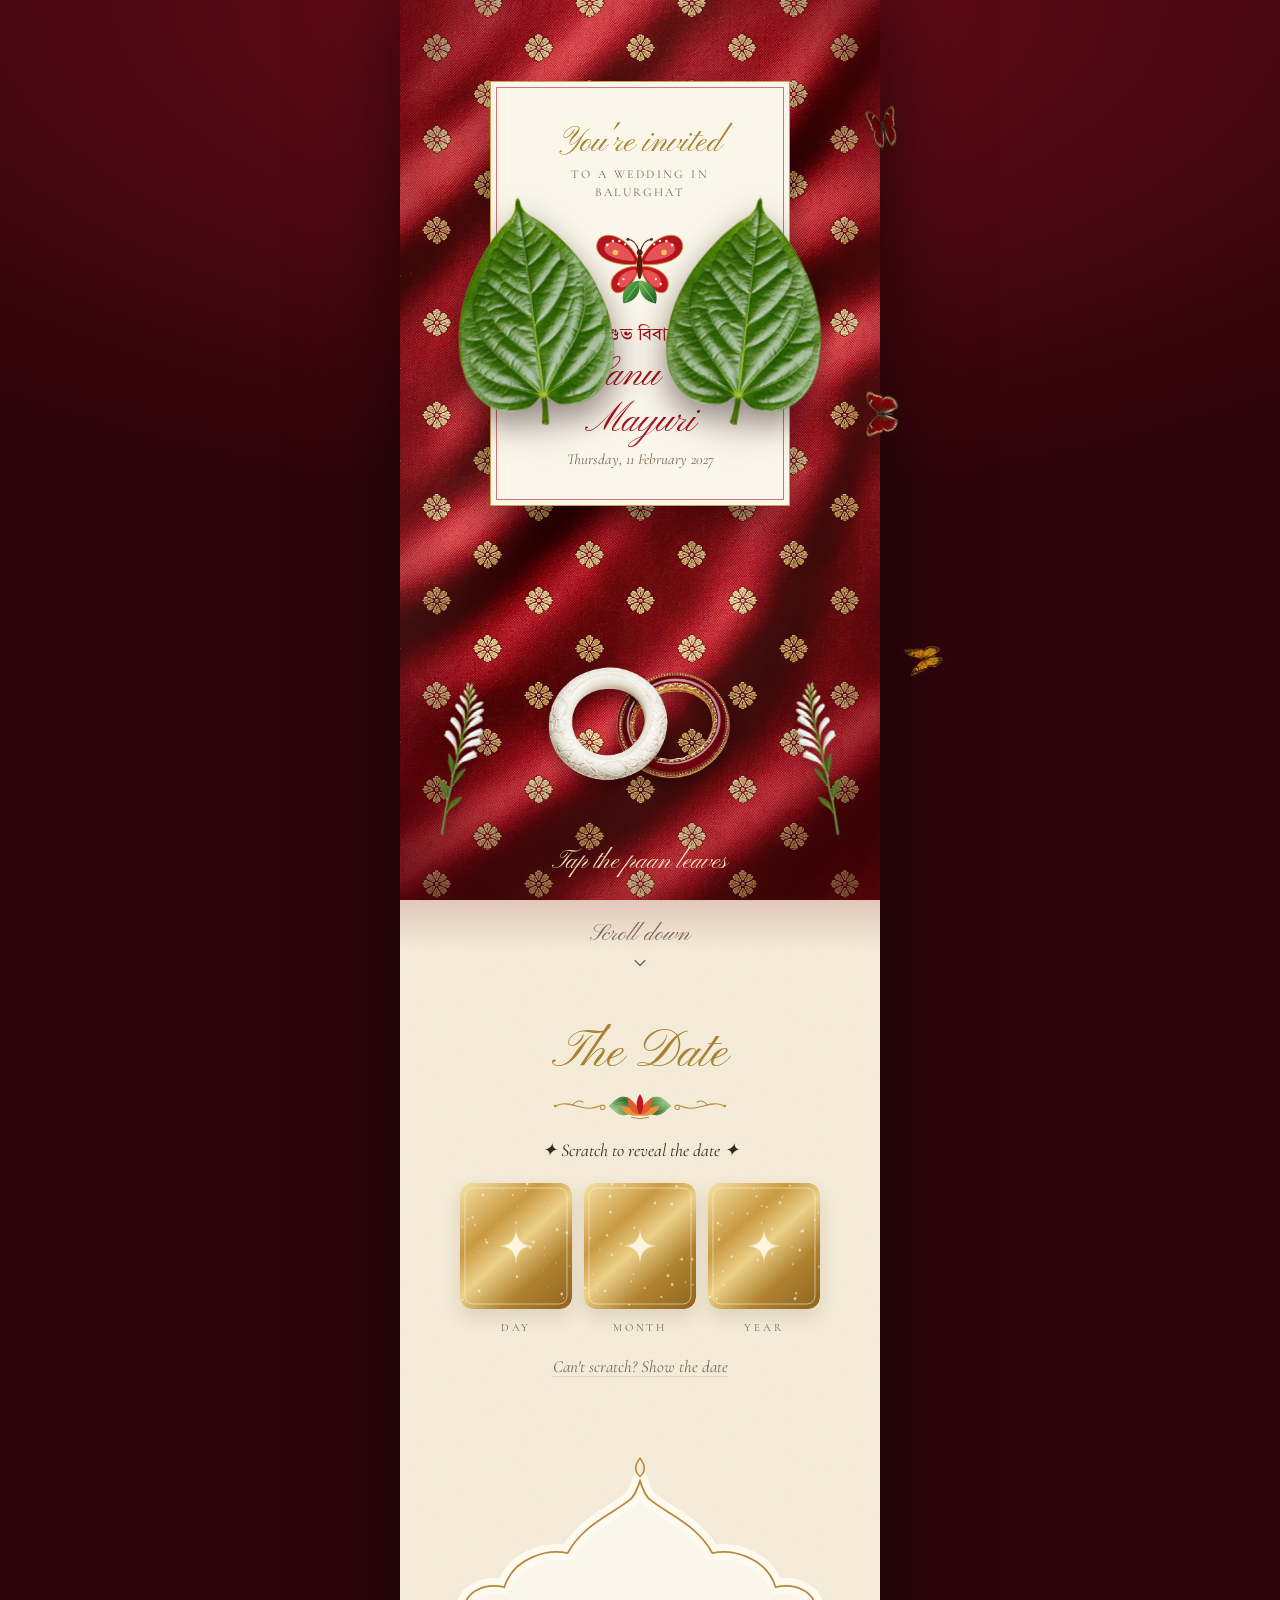
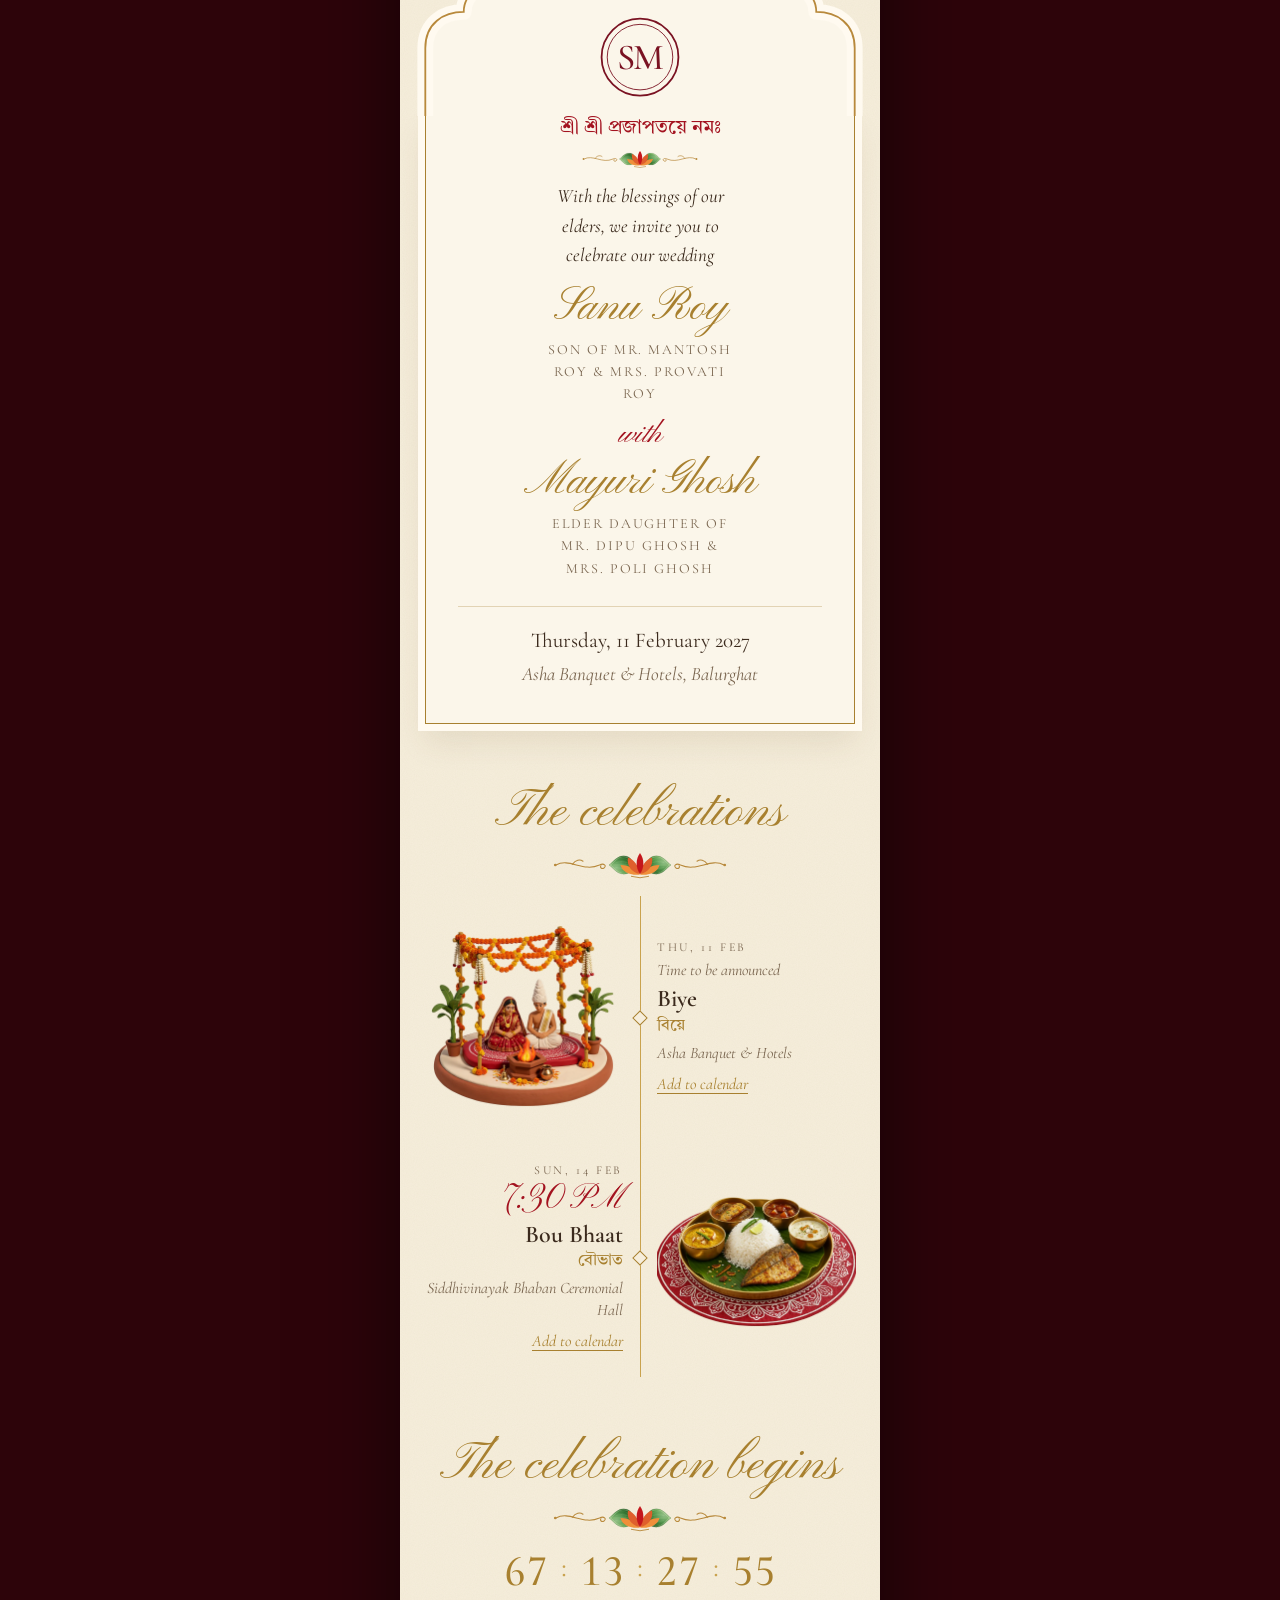
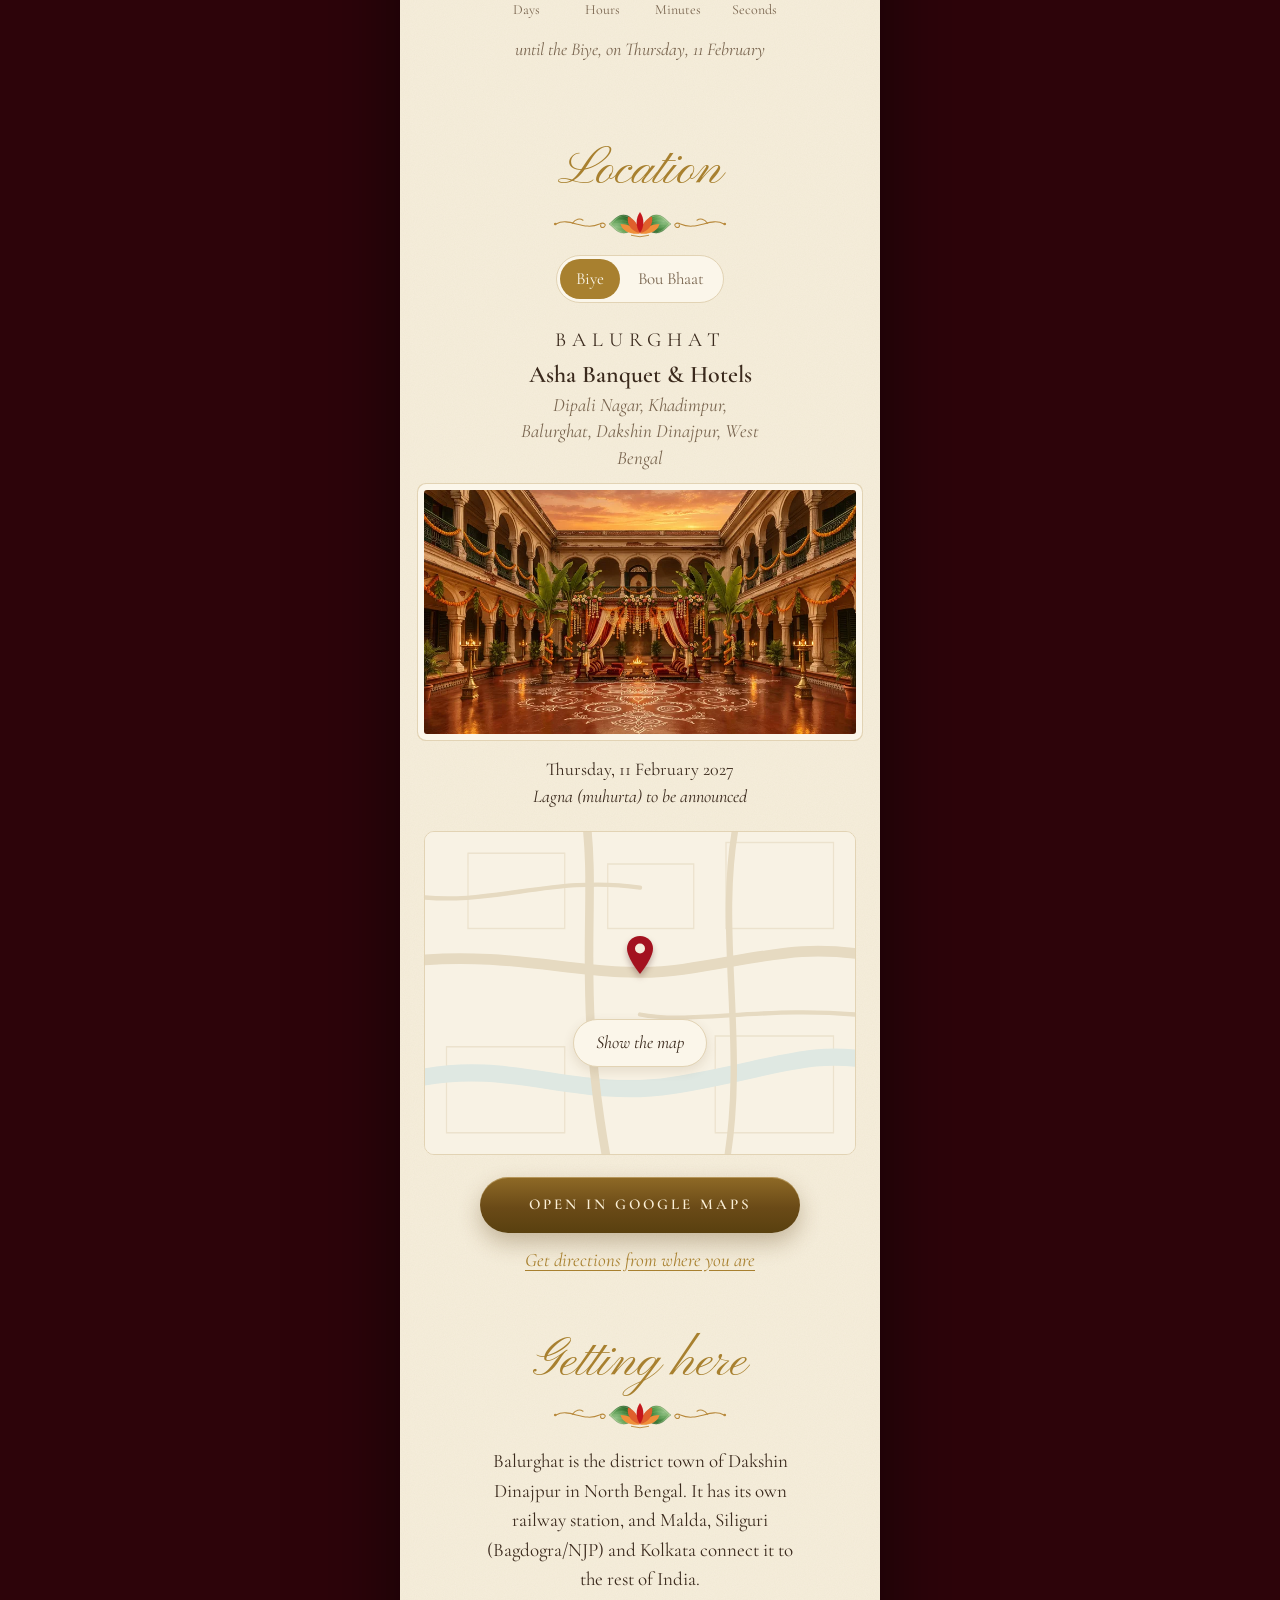
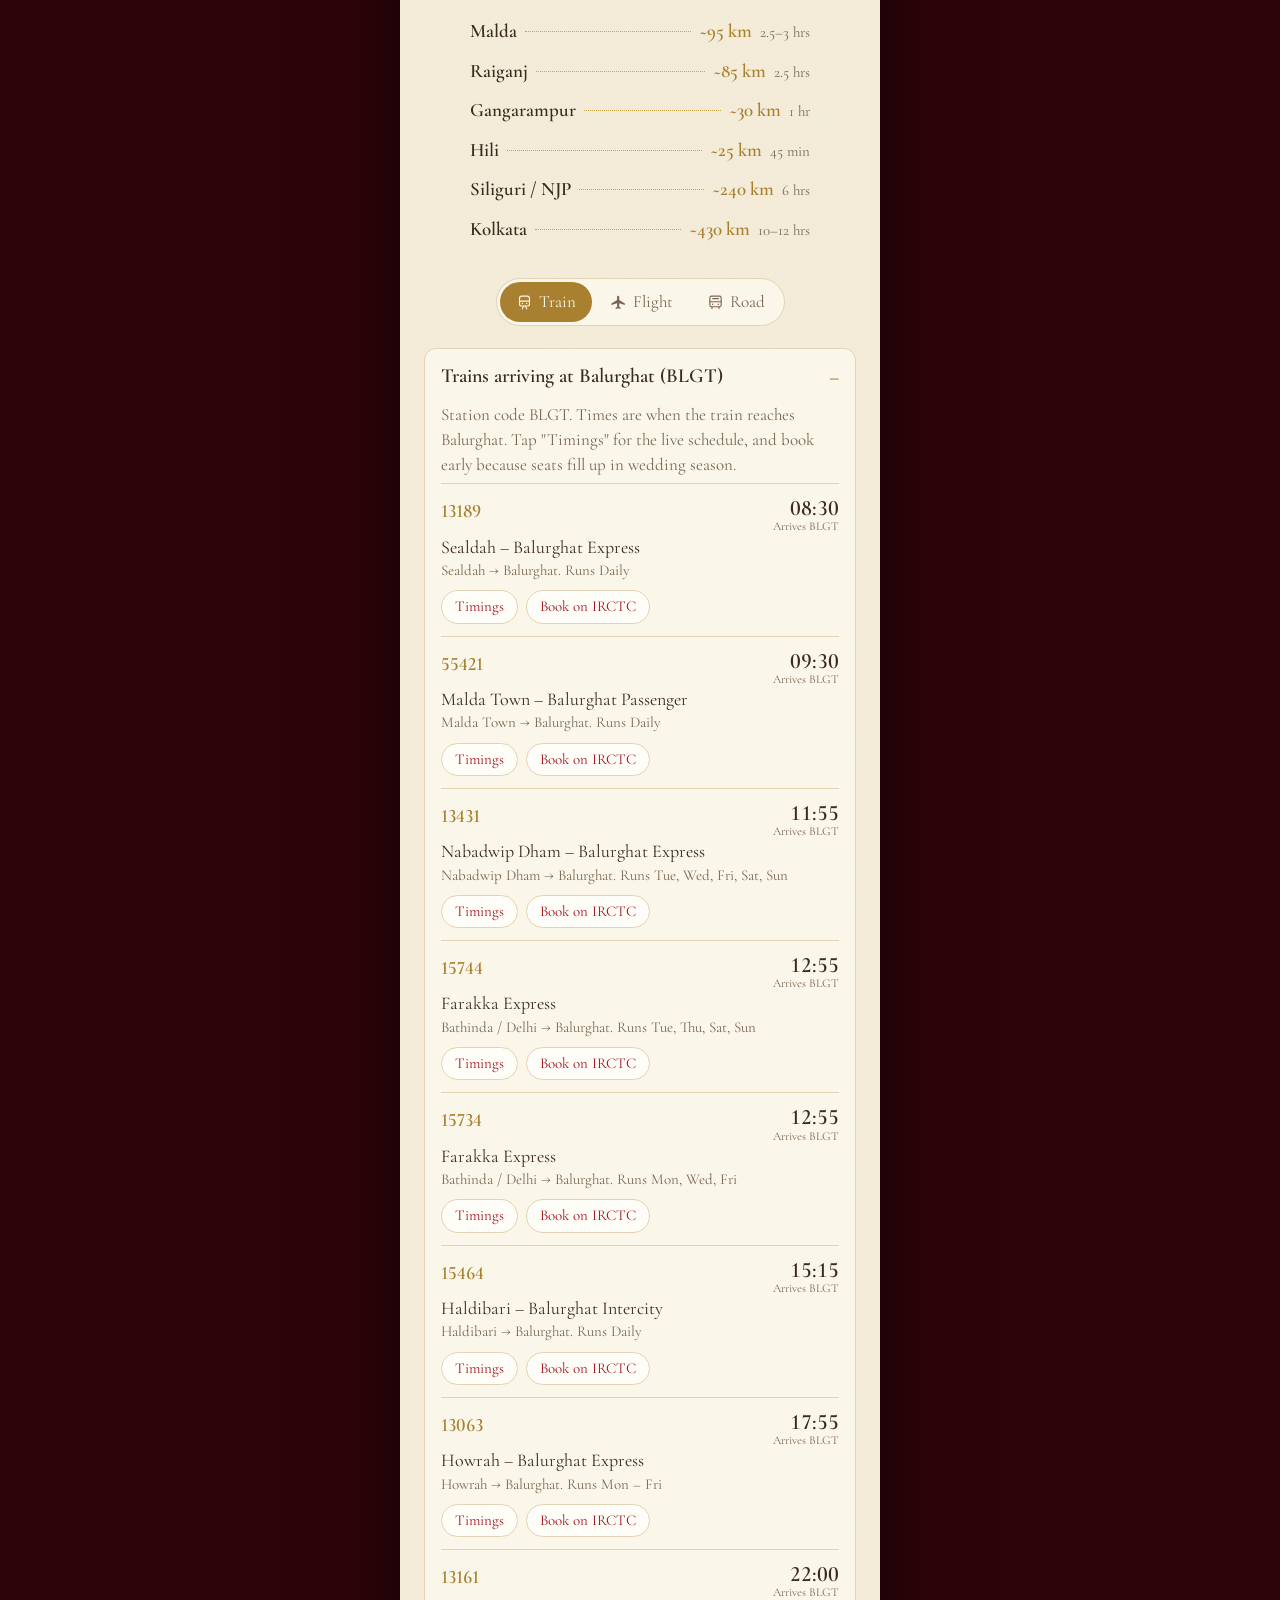
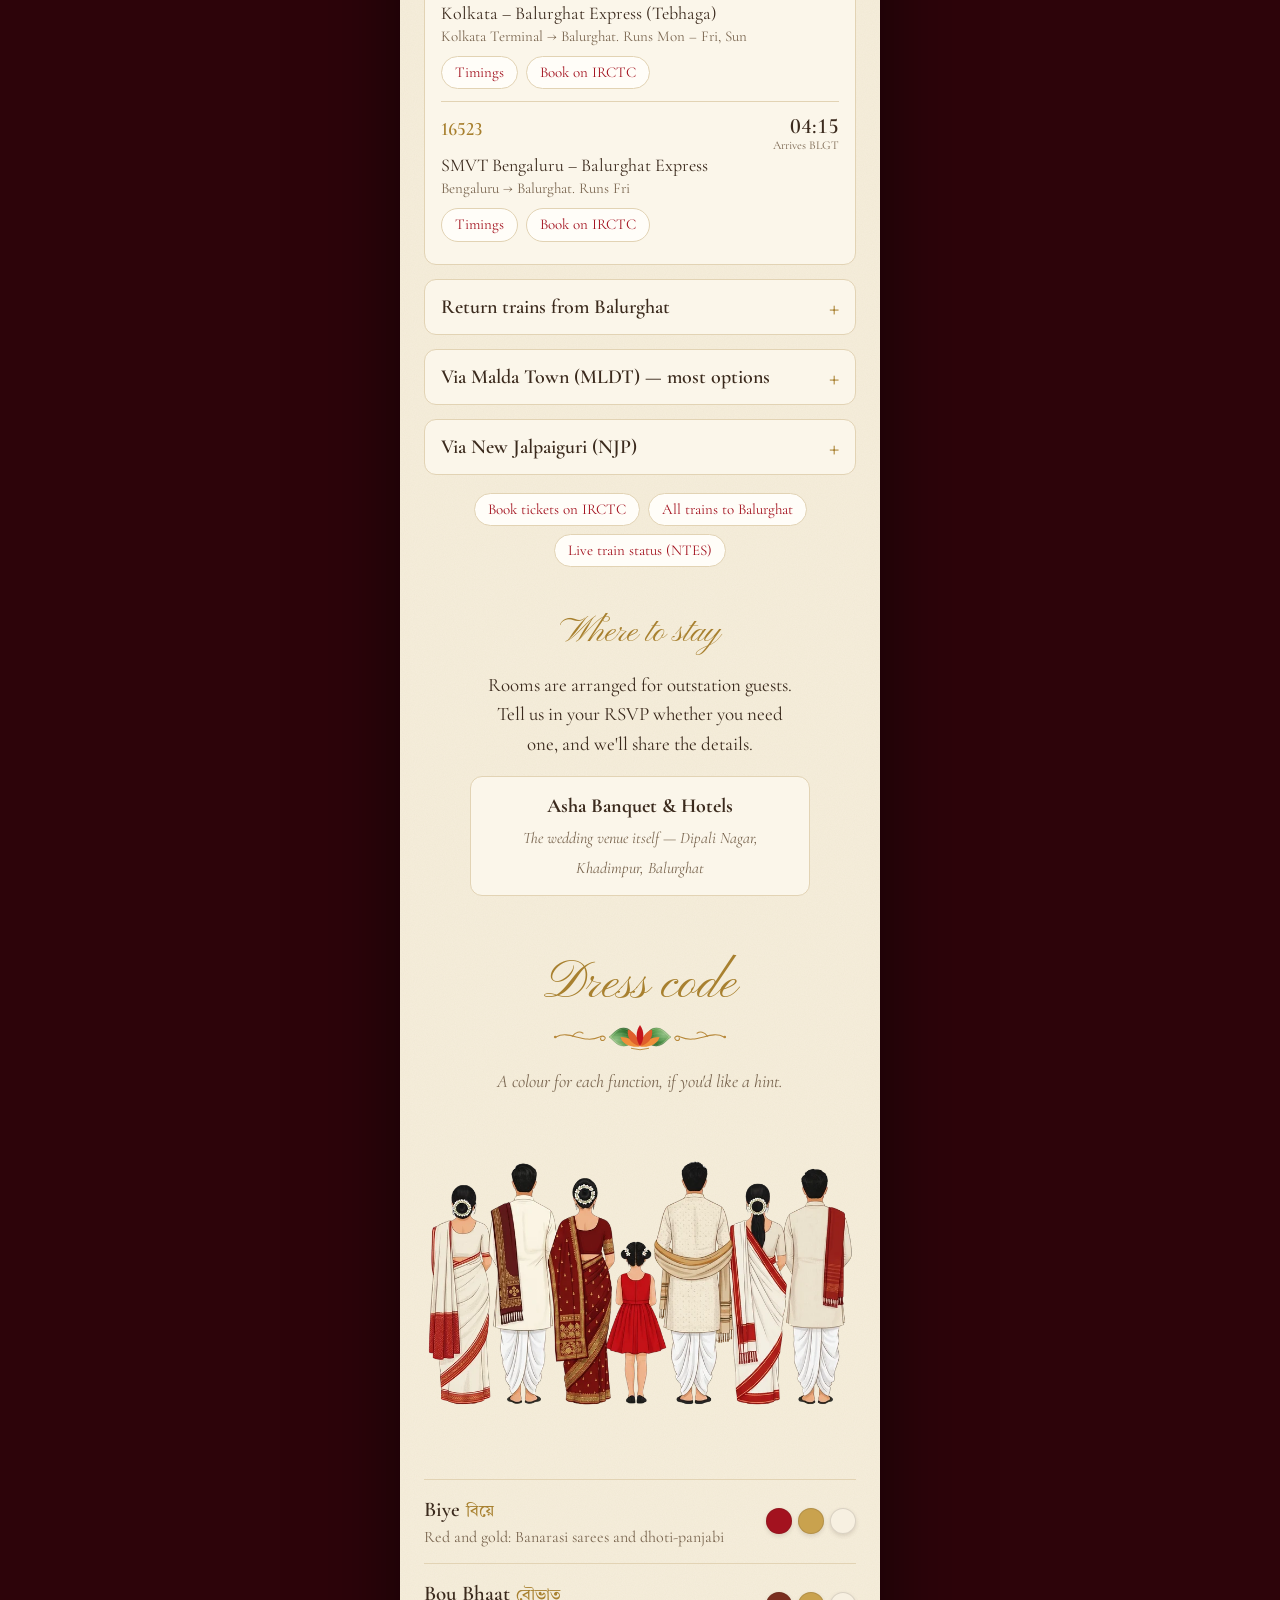
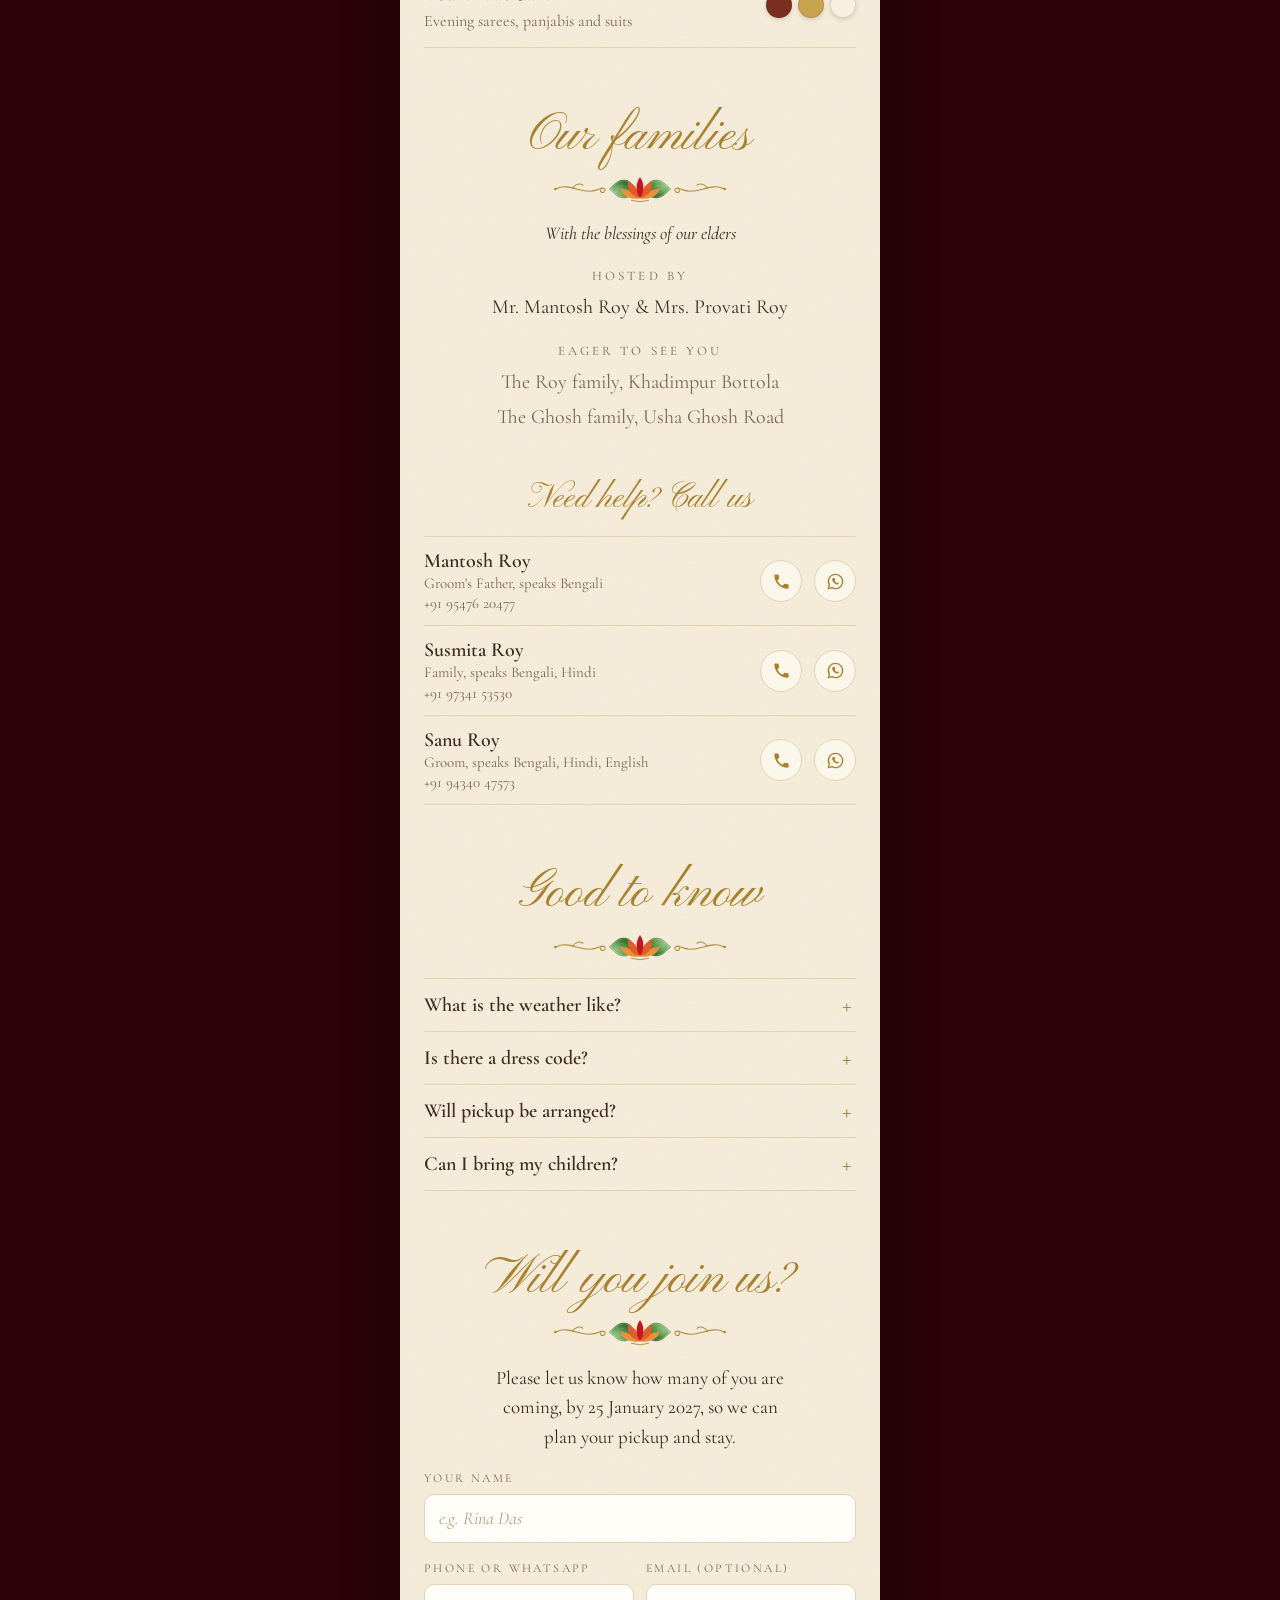
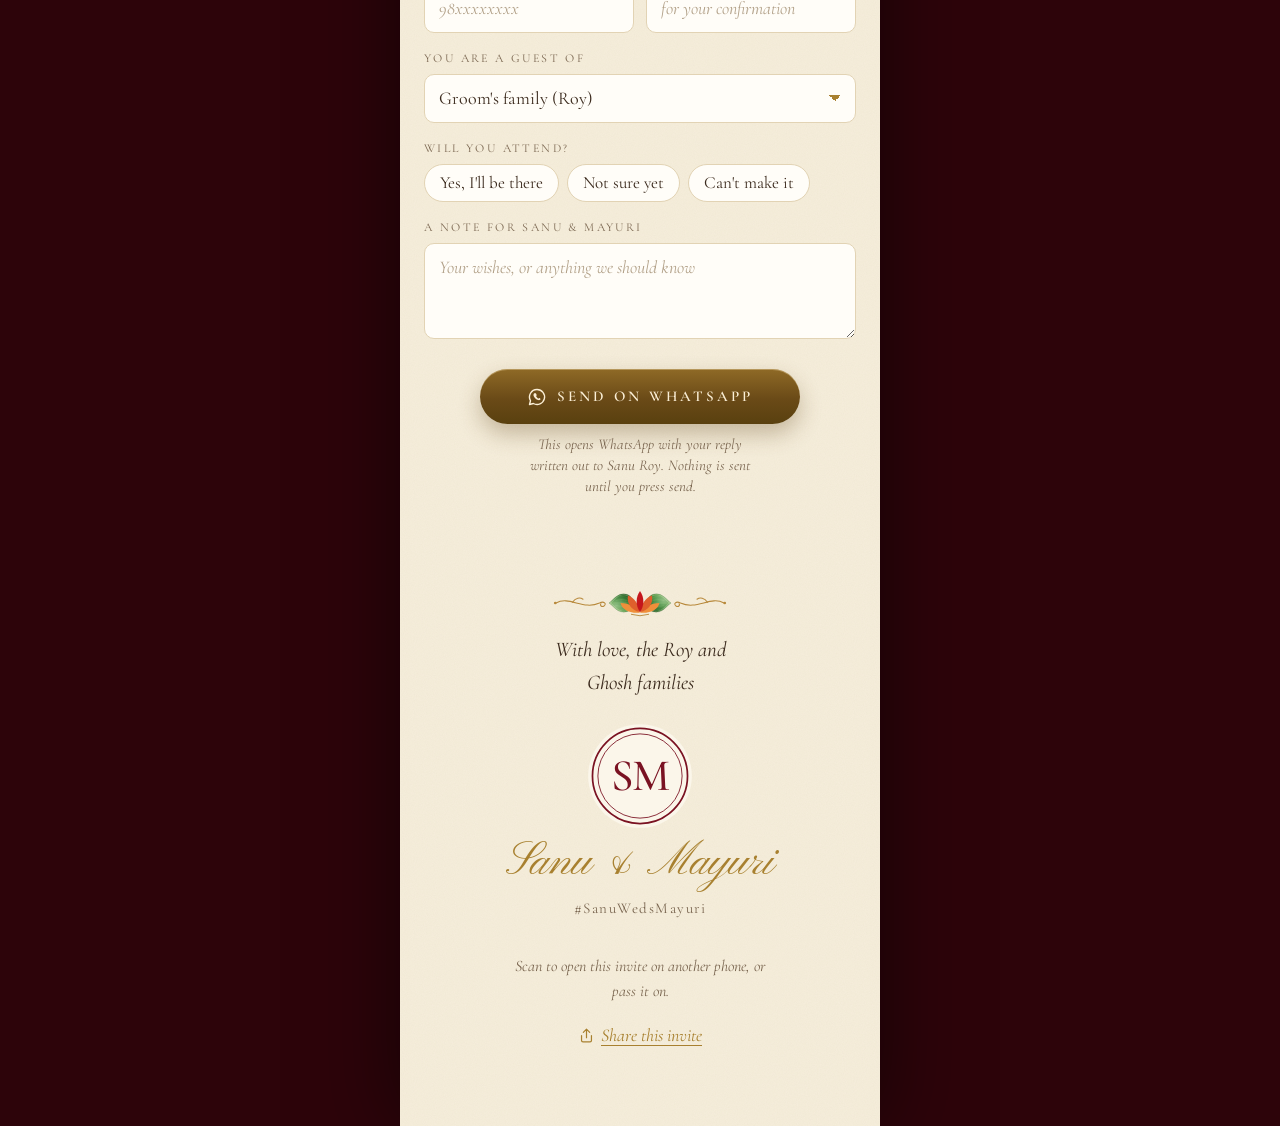
==== commit e5fd091c: "Rebuild invite to match the saath.studio reference with real cut-out images - Silk cover with real p" ====
--- a/index.html
+++ b/index.html
@@ -2,344 +2,367 @@
 <html lang="en">
 <head>
   <meta charset="utf-8">
-  <meta name="viewport" content="width=device-width, initial-scale=1">
+  <meta name="viewport" content="width=device-width, initial-scale=1, viewport-fit=cover">
   <title>SaMay · Sanu &amp; Mayuri's Wedding</title>
-  <meta name="description" content="SaMay: Sanu &amp; Mayuri's wedding, 11 February 2027, Balurghat. Venue, timeline, travel and RSVP.">
+  <meta name="description" content="Sanu &amp; Mayuri's wedding, 11 February 2027, Balurghat. Venue, timeline, travel and RSVP.">
   <meta property="og:site_name" content="SaMay">
-  <meta property="og:title" content="SaMay · Sanu &amp; Mayuri's Wedding">
-  <meta property="og:description" content="You're invited! Thursday, 11 February 2027 · Balurghat. Venue, travel and RSVP.">
-  <meta name="theme-color" content="#7a1222">
-  <link rel="icon" href="data:image/svg+xml,<svg xmlns='http://www.w3.org/2000/svg' viewBox='0 0 100 100'><text y='.9em' font-size='90'>💍</text></svg>">
+  <meta property="og:title" content="You're invited: Sanu &amp; Mayuri's wedding">
+  <meta property="og:description" content="Thursday, 11 February 2027 in Balurghat. Venue, travel and RSVP.">
+  <meta name="theme-color" content="#5c0a12">
+  <link rel="icon" href="data:image/svg+xml,<svg xmlns='http://www.w3.org/2000/svg' viewBox='0 0 120 110'><path d='M58 44C46 14 14 6 8 22 2 38 22 52 56 50Z M62 44C74 14 106 6 112 22 118 38 98 52 64 50Z M57 52C36 52 20 66 26 80 32 92 50 80 58 58Z M63 52C84 52 100 66 94 80 88 92 70 80 62 58Z' fill='%23b3121f'/><ellipse cx='60' cy='52' rx='4' ry='17' fill='%235a1a12'/></svg>">
   <link rel="preconnect" href="https://fonts.googleapis.com">
   <link rel="preconnect" href="https://fonts.gstatic.com" crossorigin>
-  <link href="https://fonts.googleapis.com/css2?family=Cormorant+Garamond:ital,wght@0,500;0,600;0,700;1,500&family=Great+Vibes&family=Pinyon+Script&family=Tiro+Bangla&family=Inter:wght@400;500;600&display=swap" rel="stylesheet">
+  <link href="https://fonts.googleapis.com/css2?family=Cormorant+Garamond:ital,wght@0,400;0,500;0,600;1,400;1,500&family=Pinyon+Script&family=Tiro+Bangla&display=swap" rel="stylesheet">
   <link rel="stylesheet" href="assets/styles.css">
 </head>
 <body class="gated">
-  <!-- Illustration sprite (original artwork) -->
-  <svg width="0" height="0" style="position:absolute" aria-hidden="true">
+  <!-- ===================== Vector artwork (original, hand-drawn SVG) ===================== -->
+  <svg width="0" height="0" style="position:absolute" aria-hidden="true" focusable="false">
     <defs>
-      <linearGradient id="gLeaf" x1="0" y1="0" x2="1" y2="1"><stop offset="0" stop-color="#6fae4f"/><stop offset=".55" stop-color="#3f8a3a"/><stop offset="1" stop-color="#25602b"/></linearGradient>
-      <linearGradient id="gGold" x1="0" y1="0" x2="1" y2="1"><stop offset="0" stop-color="#f1d58a"/><stop offset=".5" stop-color="#c9973e"/><stop offset="1" stop-color="#8f6420"/></linearGradient>
-      <linearGradient id="gShankha" x1="0" y1="0" x2="0" y2="1"><stop offset="0" stop-color="#fffdf7"/><stop offset="1" stop-color="#e6dccb"/></linearGradient>
-      <linearGradient id="gPola" x1="0" y1="0" x2="0" y2="1"><stop offset="0" stop-color="#d42a2a"/><stop offset="1" stop-color="#8d0f17"/></linearGradient>
+      <linearGradient id="gLeaf" x1="0" y1="0" x2="1" y2="1"><stop offset="0" stop-color="#7cb85a"/><stop offset=".5" stop-color="#418c39"/><stop offset="1" stop-color="#1f5524"/></linearGradient>
+      <radialGradient id="gLeafHi" cx=".35" cy=".3" r=".6"><stop offset="0" stop-color="#fff" stop-opacity=".35"/><stop offset="1" stop-color="#fff" stop-opacity="0"/></radialGradient>
+      <linearGradient id="gGold" x1="0" y1="0" x2="1" y2="1"><stop offset="0" stop-color="#f5df9f"/><stop offset=".5" stop-color="#c99a42"/><stop offset="1" stop-color="#8e6522"/></linearGradient>
+
+      <path id="paanP" d="M100 6C128 46 194 86 194 156C194 214 152 248 112 240C106 239 102 236 100 230C98 236 94 239 88 240C48 248 6 214 6 156C6 86 72 46 100 6Z"/>
+      <linearGradient id="gSheen" x1="0" y1="0" x2="1" y2="1">
+        <stop offset="0" stop-color="#fff" stop-opacity="0"/><stop offset=".35" stop-color="#fff" stop-opacity=".07"/>
+        <stop offset=".45" stop-color="#fff" stop-opacity="0"/><stop offset=".7" stop-color="#fff" stop-opacity=".05"/><stop offset="1" stop-color="#fff" stop-opacity="0"/>
+      </linearGradient>
+      <radialGradient id="gVignette" cx=".5" cy=".45" r=".75"><stop offset=".55" stop-color="#3a0309" stop-opacity="0"/><stop offset="1" stop-color="#3a0309" stop-opacity=".65"/></radialGradient>
     </defs>
-    <symbol id="i-leaf" viewBox="0 0 100 150">
-      <path d="M50 8 C70 30 98 52 96 84 C94 116 70 136 50 146 C30 136 6 116 4 84 C2 52 30 30 50 8Z" fill="url(#gLeaf)" stroke="#1f5124" stroke-width="1.5"/>
-      <path d="M50 14 L50 140" stroke="#cfe6a8" stroke-width="2" fill="none" opacity=".8"/>
-      <g stroke="#cfe6a8" stroke-width="1.2" fill="none" opacity=".6">
-        <path d="M50 45 C40 50 26 56 16 70"/><path d="M50 45 C60 50 74 56 84 70"/>
-        <path d="M50 72 C38 78 24 88 14 104"/><path d="M50 72 C62 78 76 88 86 104"/>
-        <path d="M50 100 C42 108 32 116 24 126"/><path d="M50 100 C58 108 68 116 76 126"/>
-      </g>
-      <path d="M50 146 L50 150" stroke="#1f5124" stroke-width="3"/>
+
+    <!-- Paan (betel) leaf, tip up -->
+    <symbol id="i-paan" viewBox="0 0 200 262">
+      <use href="#paanP" fill="url(#gLeaf)" stroke="#1b4a20" stroke-width="2"/>
+      <use href="#paanP" fill="url(#gLeafHi)"/>
+      <g fill="none" stroke="#c6e6a0" stroke-linecap="round" opacity=".75">
+        <path d="M100 20C101 90 101 170 100 230" stroke-width="2.4"/>
+        <path d="M100 224C70 204 54 150 74 78M100 224C130 204 146 150 126 78" stroke-width="1.6"/>
+        <path d="M100 228C52 222 26 180 34 118M100 228C148 222 174 180 166 118" stroke-width="1.4"/>
+        <path d="M86 128C78 124 66 128 56 140M114 128C122 124 134 128 144 140M88 176C76 174 62 180 50 194M112 176C124 174 138 180 150 194" stroke-width="1" opacity=".7"/>
+      </g>
+      <use href="#paanP" transform="translate(100 140) scale(.9) translate(-100 -140)" fill="none" stroke="#fff6dc" stroke-width="3.4" stroke-linecap="round" stroke-dasharray="0 10"/>
+      <path d="M100 230C100 241 98 250 93 260" stroke="#2c5f2a" stroke-width="4.5" stroke-linecap="round" fill="none"/>
     </symbol>
-    <symbol id="i-butterfly" viewBox="0 0 100 80">
-      <path d="M48 38 C36 8 6 4 8 22 C10 36 28 40 48 40Z" fill="#c62f34"/>
-      <path d="M52 38 C64 8 94 4 92 22 C90 36 72 40 52 40Z" fill="#c62f34"/>
-      <path d="M48 42 C30 44 16 58 24 70 C32 78 44 62 48 44Z" fill="#e86a6f"/>
-      <path d="M52 42 C70 44 84 58 76 70 C68 78 56 62 52 44Z" fill="#e86a6f"/>
-      <g fill="#f6d27a"><circle cx="26" cy="20" r="3"/><circle cx="74" cy="20" r="3"/><circle cx="34" cy="60" r="2.2"/><circle cx="66" cy="60" r="2.2"/></g>
-      <ellipse cx="50" cy="42" rx="3" ry="16" fill="#3e7d3a"/>
-      <path d="M49 27 C46 18 42 14 38 12 M51 27 C54 18 58 14 62 12" stroke="#3e7d3a" stroke-width="1.5" fill="none"/>
+
+    <!-- Prajapati: the Bengali wedding butterfly, resting on two leaves -->
+    <symbol id="i-prajapati" viewBox="0 0 120 110">
+      <g stroke="#c9973e" stroke-width="1.2" stroke-linejoin="round">
+        <path d="M58 44C46 14 14 6 8 22C2 38 22 52 56 50Z" fill="#b3121f"/>
+        <path d="M62 44C74 14 106 6 112 22C118 38 98 52 64 50Z" fill="#b3121f"/>
+        <path d="M57 52C36 52 20 66 26 80C32 92 50 80 58 58Z" fill="#c4161c"/>
+        <path d="M63 52C84 52 100 66 94 80C88 92 70 80 62 58Z" fill="#c4161c"/>
+      </g>
+      <g fill="#e65356">
+        <path d="M54 44C44 23 23 17 17 27C13 36 26 44 52 46Z"/><path d="M66 44C76 23 97 17 103 27C107 36 94 44 68 46Z"/>
+        <path d="M55 56C41 57 31 66 34 76C39 83 50 73 56 60Z"/><path d="M65 56C79 57 89 66 86 76C81 83 70 73 64 60Z"/>
+      </g>
+      <g fill="#fff4d6">
+        <circle cx="20" cy="26" r="1.8"/><circle cx="27" cy="21" r="1.6"/><circle cx="35" cy="21" r="1.5"/><circle cx="42" cy="25" r="1.4"/>
+        <circle cx="100" cy="26" r="1.8"/><circle cx="93" cy="21" r="1.6"/><circle cx="85" cy="21" r="1.5"/><circle cx="78" cy="25" r="1.4"/>
+        <circle cx="34" cy="74" r="1.5"/><circle cx="40" cy="68" r="1.4"/><circle cx="86" cy="74" r="1.5"/><circle cx="80" cy="68" r="1.4"/>
+      </g>
+      <g fill="#f3c654"><circle cx="30" cy="35" r="3.4"/><circle cx="90" cy="35" r="3.4"/></g>
+      <ellipse cx="60" cy="52" rx="3.4" ry="16" fill="#5a1a12"/>
+      <circle cx="60" cy="35" r="3.6" fill="#5a1a12"/>
+      <path d="M59 33C56 24 51 19 46 19M61 33C64 24 69 19 74 19" stroke="#5a1a12" stroke-width="1.3" fill="none" stroke-linecap="round"/>
+      <circle cx="45.5" cy="19" r="1.8" fill="#5a1a12"/><circle cx="74.5" cy="19" r="1.8" fill="#5a1a12"/>
+      <path d="M60 70C46 70 36 82 40 98C54 96 62 86 60 70Z" fill="url(#gLeaf)"/>
+      <path d="M60 70C74 70 84 82 80 98C66 96 58 86 60 70Z" fill="url(#gLeaf)"/>
+      <path d="M59 73C53 80 47 88 42 96M61 73C67 80 73 88 78 96" stroke="#c6e6a0" stroke-width=".9" fill="none" opacity=".8"/>
     </symbol>
-    <symbol id="i-bangles" viewBox="0 0 200 112">
-      <circle cx="70" cy="56" r="44" fill="none" stroke="url(#gShankha)" stroke-width="15"/>
-      <circle cx="70" cy="56" r="44" fill="none" stroke="#b9ab94" stroke-width="15" stroke-dasharray="1.2 6" opacity=".55"/>
-      <circle cx="70" cy="56" r="51.5" fill="none" stroke="#d9b45e" stroke-width="1.2"/>
-      <circle cx="70" cy="56" r="36.5" fill="none" stroke="#d9b45e" stroke-width="1.2"/>
-      <circle cx="130" cy="56" r="44" fill="none" stroke="url(#gPola)" stroke-width="15"/>
-      <circle cx="130" cy="56" r="51.5" fill="none" stroke="#e8c35f" stroke-width="1.6"/>
-      <circle cx="130" cy="56" r="36.5" fill="none" stroke="#e8c35f" stroke-width="1.6"/>
-      <path d="M91.1 16.3 A44 44 0 0 1 107.3 30.8" fill="none" stroke="url(#gShankha)" stroke-width="15"/>
-      <path d="M91.1 16.3 A44 44 0 0 1 107.3 30.8" fill="none" stroke="#b9ab94" stroke-width="15" stroke-dasharray="1.2 6" opacity=".55"/>
+
+
+
+    <!-- Section divider: gold scrolls, two paan leaves and a lotus -->
+    <symbol id="i-divider" viewBox="0 0 240 40">
+      <g id="scrollL" fill="none" stroke="#b8893b" stroke-width="1.4" stroke-linecap="round">
+        <path d="M8 20C26 10 44 30 66 20C72 17 76 21 72 24C69 26 66 23 68 21"/>
+        <path d="M30 19C34 13 40 12 44 15"/>
+        <circle cx="7" cy="20" r="1.8" fill="#b8893b" stroke="none"/>
+      </g>
+      <use href="#scrollL" transform="translate(240 0) scale(-1 1)"/>
+      <use href="#i-paan" x="82" y="3" width="26" height="34" transform="rotate(-90 95 20)"/>
+      <use href="#i-paan" x="132" y="3" width="26" height="34" transform="rotate(90 145 20)"/>
+      <path d="M120 33C104 34 96 28 94 20C106 20 114 26 120 33ZM120 33C136 34 144 28 146 20C134 20 126 26 120 33Z" fill="#ef8f3a"/>
+      <path d="M120 32C108 30 102 20 104 10C113 13 118 22 120 32ZM120 32C132 30 138 20 136 10C127 13 122 22 120 32Z" fill="#df5f2c"/>
+      <path d="M120 4C126 12 126 24 120 32C114 24 114 12 120 4Z" fill="#c4161c"/>
+      <path d="M108 35Q120 39 132 35" stroke="#b8893b" stroke-width="1.2" fill="none"/>
     </symbol>
-    <symbol id="i-tuberose" viewBox="0 0 60 130">
-      <path d="M30 128 C30 90 31 50 30 10" stroke="#6c8f45" stroke-width="2" fill="none"/>
-      <g fill="#fffaf0" stroke="#e3d7bf" stroke-width=".8">
-        <ellipse cx="30" cy="10" rx="4" ry="9"/>
-        <ellipse cx="22" cy="28" rx="3.5" ry="10" transform="rotate(-30 22 28)"/><ellipse cx="38" cy="28" rx="3.5" ry="10" transform="rotate(30 38 28)"/>
-        <ellipse cx="20" cy="50" rx="3.5" ry="11" transform="rotate(-40 20 50)"/><ellipse cx="40" cy="50" rx="3.5" ry="11" transform="rotate(40 40 50)"/>
-        <ellipse cx="19" cy="74" rx="3.5" ry="11" transform="rotate(-45 19 74)"/><ellipse cx="41" cy="74" rx="3.5" ry="11" transform="rotate(45 41 74)"/>
-      </g>
-    </symbol>
-    <symbol id="i-divider" viewBox="0 0 220 34">
-      <path d="M8 17 C30 6 52 28 76 17 M212 17 C190 6 168 28 144 17" stroke="#b8893b" stroke-width="1.4" fill="none"/>
-      <circle cx="8" cy="17" r="2" fill="#b8893b"/><circle cx="212" cy="17" r="2" fill="#b8893b"/>
-      <use href="#i-leaf" x="78" y="5" width="22" height="26" transform="rotate(-90 89 18)"/>
-      <use href="#i-leaf" x="120" y="5" width="22" height="26" transform="rotate(90 131 18)"/>
-      <path d="M110 4 C116 12 116 22 110 30 C104 22 104 12 110 4Z" fill="#d2452f"/>
-      <path d="M110 30 C100 28 94 20 96 12 C104 14 108 22 110 30Z M110 30 C120 28 126 20 124 12 C116 14 112 22 110 30Z" fill="#e8823a"/>
-    </symbol>
-    <symbol id="i-mat" viewBox="0 0 160 70">
-      <path d="M14 18 L146 18 L156 60 L4 60Z" fill="#c9442f"/>
-      <path d="M20 23 L140 23 L148 55 L12 55Z" fill="none" stroke="#f7e7c9" stroke-width="1.6" stroke-dasharray="4 3"/>
-      <path d="M30 30 L130 30 L135 48 L25 48Z" fill="none" stroke="#f2c867" stroke-width="1.2"/>
-    </symbol>
-    <symbol id="i-mandap" viewBox="0 0 160 130">
-      <use href="#i-mat" x="0" y="62" width="160" height="70"/>
-      <g stroke="#3f7a35" stroke-width="2.4" fill="none"><path d="M26 112 L26 30"/><path d="M134 112 L134 30"/></g>
-      <g fill="url(#gLeaf)">
-        <path d="M26 34 C8 24 2 14 4 6 C14 12 22 22 26 34Z"/><path d="M26 34 C44 24 50 14 48 6 C38 12 30 22 26 34Z"/>
-        <path d="M26 52 C10 46 4 38 6 30 C16 34 22 42 26 52Z"/><path d="M26 52 C42 46 48 38 46 30 C36 34 30 42 26 52Z"/>
-        <path d="M134 34 C116 24 110 14 112 6 C122 12 130 22 134 34Z"/><path d="M134 34 C152 24 158 14 156 6 C146 12 138 22 134 34Z"/>
-        <path d="M134 52 C118 46 112 38 114 30 C124 34 130 42 134 52Z"/><path d="M134 52 C150 46 156 38 154 30 C144 34 138 42 134 52Z"/>
-      </g>
-      <path d="M30 40 C60 22 100 22 130 40" stroke="#c9973e" stroke-width="3" fill="none"/>
-      <g fill="#f2a227"><circle cx="45" cy="34" r="3"/><circle cx="60" cy="29" r="3"/><circle cx="80" cy="27" r="3"/><circle cx="100" cy="29" r="3"/><circle cx="115" cy="34" r="3"/></g>
-      <g transform="translate(64 66)">
-        <path d="M6 44 L6 18 C6 10 18 10 18 18 L18 44Z" fill="#b3121f"/><circle cx="12" cy="8" r="6" fill="#f0c9a6"/><path d="M5 6 C8 -2 16 -2 19 6" fill="#d23b2c"/>
-        <path d="M24 44 L24 18 C24 10 36 10 36 18 L36 44Z" fill="#f6efe0" stroke="#d9c7a3"/><circle cx="30" cy="8" r="6" fill="#f0c9a6"/><path d="M24 4 L30 -6 L36 4Z" fill="#f2f2f2" stroke="#c9973e"/>
-      </g>
-    </symbol>
-    <symbol id="i-thali" viewBox="0 0 160 110">
-      <use href="#i-mat" x="0" y="40" width="160" height="70"/>
-      <ellipse cx="80" cy="76" rx="52" ry="18" fill="url(#gGold)"/>
-      <ellipse cx="80" cy="74" rx="44" ry="14" fill="#e8c56c"/>
-      <path d="M48 74 C60 58 100 58 112 74 C100 82 60 82 48 74Z" fill="#4f9a3f"/>
-      <ellipse cx="80" cy="70" rx="13" ry="8" fill="#fffaf0"/>
-      <g fill="url(#gGold)"><ellipse cx="56" cy="70" rx="8" ry="4"/><ellipse cx="104" cy="70" rx="8" ry="4"/><ellipse cx="68" cy="80" rx="7" ry="3.5"/><ellipse cx="94" cy="80" rx="7" ry="3.5"/></g>
-      <g fill="#d36a1f"><ellipse cx="56" cy="68.5" rx="5.5" ry="2.4"/><ellipse cx="104" cy="68.5" rx="5.5" ry="2.4" fill="#f2c14e"/><ellipse cx="68" cy="79" rx="4.5" ry="2" fill="#8a3d1e"/><ellipse cx="94" cy="79" rx="4.5" ry="2" fill="#f7e9d0"/></g>
-      <path d="M120 58 C130 50 140 52 146 60" stroke="#c9973e" stroke-width="3" fill="none"/>
-    </symbol>
-    <symbol id="i-holud" viewBox="0 0 160 110">
-      <use href="#i-mat" x="0" y="40" width="160" height="70"/>
-      <ellipse cx="80" cy="74" rx="46" ry="15" fill="url(#gGold)"/>
-      <g fill="#f2b51d"><circle cx="64" cy="68" r="9"/><circle cx="96" cy="68" r="9"/></g>
-      <path d="M78 52 C76 40 84 34 86 46 C88 56 80 60 78 52Z" fill="#f6c343"/>
-      <g fill="#f08a24"><circle cx="50" cy="76" r="4"/><circle cx="110" cy="76" r="4"/><circle cx="80" cy="82" r="4"/></g>
-    </symbol>
+
+
+
+
+
+
+
+    <!-- Icons -->
+    <symbol id="ic-phone" viewBox="0 0 24 24"><path fill="currentColor" d="M6.6 10.8a15.1 15.1 0 0 0 6.6 6.6l2.2-2.2a1 1 0 0 1 1-.25c1.1.37 2.3.57 3.6.57a1 1 0 0 1 1 1V20a1 1 0 0 1-1 1A17 17 0 0 1 3 4a1 1 0 0 1 1-1h3.5a1 1 0 0 1 1 1c0 1.25.2 2.45.57 3.6a1 1 0 0 1-.25 1z"/></symbol>
+    <symbol id="ic-chat" viewBox="0 0 24 24"><path fill="none" stroke="currentColor" stroke-width="1.7" stroke-linejoin="round" d="M12 3a9 9 0 0 0-7.8 13.5L3 21l4.6-1.2A9 9 0 1 0 12 3z"/><path fill="currentColor" d="M9.1 7.6c-.3 0-.7.1-.9.5-.4.6-.6 1.5-.2 2.6.8 2.2 3 4.3 5.3 5 1 .3 1.9.1 2.5-.4.3-.3.4-.7.3-1l-.4-.8c-.1-.2-.4-.3-.6-.2l-1.2.5c-.2.1-.4 0-.6-.1a6 6 0 0 1-2.2-2.2c-.1-.2-.1-.4 0-.6l.5-1.1c.1-.2 0-.5-.1-.6l-.7-1.3c-.1-.2-.3-.3-.5-.3z"/></symbol>
+    <symbol id="ic-train" viewBox="0 0 24 24"><g fill="none" stroke="currentColor" stroke-width="1.6" stroke-linecap="round" stroke-linejoin="round"><rect x="5" y="3" width="14" height="14" rx="3"/><path d="M5 10h14M9 21l1.5-4M15 21l-1.5-4"/></g><circle cx="9" cy="13.5" r="1.1" fill="currentColor"/><circle cx="15" cy="13.5" r="1.1" fill="currentColor"/></symbol>
+    <symbol id="ic-plane" viewBox="0 0 24 24"><path fill="currentColor" d="M21 15.5v-2l-8-5V4a1.5 1.5 0 0 0-3 0v4.5l-8 5v2l8-2.5V18l-2 1.5V21l3.5-1 3.5 1v-1.5L13 18v-5z"/></symbol>
+    <symbol id="ic-bus" viewBox="0 0 24 24"><g fill="none" stroke="currentColor" stroke-width="1.6" stroke-linecap="round" stroke-linejoin="round"><rect x="4" y="3" width="16" height="15" rx="2.5"/><path d="M4 11h16M7 18v2.5M17 18v2.5M8 6.5h8"/></g><circle cx="8" cy="14.5" r="1.1" fill="currentColor"/><circle cx="16" cy="14.5" r="1.1" fill="currentColor"/></symbol>
+    <symbol id="ic-pin" viewBox="0 0 30 40"><path fill="#a3121f" d="M15 1C7.3 1 2 6.6 2 13.6 2 23.4 15 39 15 39s13-15.6 13-25.4C28 6.6 22.7 1 15 1z"/><circle cx="15" cy="13.5" r="5" fill="#f6eedc"/></symbol>
+    <symbol id="wx-sun" viewBox="0 0 48 48"><circle cx="24" cy="24" r="9" fill="#f2b51d"/><g stroke="#e9861b" stroke-width="2.6" stroke-linecap="round"><path d="M24 5v5M24 38v5M5 24h5M38 24h5M10.6 10.6l3.5 3.5M33.9 33.9l3.5 3.5M10.6 37.4l3.5-3.5M33.9 14.1l3.5-3.5"/></g></symbol>
+    <symbol id="wx-cloud" viewBox="0 0 48 48"><path d="M14 36h21a8 8 0 0 0 0-16 11 11 0 0 0-21 3 6.5 6.5 0 0 0 0 13z" fill="#fbf6ea" stroke="#a8802f" stroke-width="2"/></symbol>
+    <symbol id="wx-part" viewBox="0 0 48 48"><circle cx="17" cy="17" r="7.5" fill="#f2b51d"/><g stroke="#e9861b" stroke-width="2.2" stroke-linecap="round"><path d="M17 3v4M3 17h4M7 7l2.8 2.8M27 7l-2.8 2.8"/></g><path d="M16 40h19a7.5 7.5 0 0 0 0-15 10 10 0 0 0-19 3 6 6 0 0 0 0 12z" fill="#fbf6ea" stroke="#a8802f" stroke-width="2"/></symbol>
+    <symbol id="wx-rain" viewBox="0 0 48 48"><path d="M14 30h21a8 8 0 0 0 0-16 11 11 0 0 0-21 3 6.5 6.5 0 0 0 0 13z" fill="#fbf6ea" stroke="#a8802f" stroke-width="2"/><g stroke="#4f86b5" stroke-width="2.6" stroke-linecap="round"><path d="M17 35l-2 5M25 35l-2 5M33 35l-2 5"/></g></symbol>
+    <symbol id="wx-fog" viewBox="0 0 48 48"><path d="M14 28h21a8 8 0 0 0 0-16 11 11 0 0 0-21 3 6.5 6.5 0 0 0 0 13z" fill="#fbf6ea" stroke="#a8802f" stroke-width="2"/><g stroke="#b3a28a" stroke-width="2.6" stroke-linecap="round"><path d="M10 34h28M14 40h22"/></g></symbol>
+    <symbol id="wx-storm" viewBox="0 0 48 48"><path d="M14 30h21a8 8 0 0 0 0-16 11 11 0 0 0-21 3 6.5 6.5 0 0 0 0 13z" fill="#fbf6ea" stroke="#a8802f" stroke-width="2"/><path d="M25 31l-5 8h5l-3 7 8-10h-5l3-5z" fill="#f2b51d"/></symbol>
+    <symbol id="ic-share" viewBox="0 0 24 24"><g fill="none" stroke="currentColor" stroke-width="1.7" stroke-linecap="round" stroke-linejoin="round"><path d="M12 3v12M7.5 7.5L12 3l4.5 4.5M5 12v7a2 2 0 0 0 2 2h10a2 2 0 0 0 2-2v-7"/></g></symbol>
+    <symbol id="ic-music" viewBox="0 0 24 24"><path fill="currentColor" d="M9 18.5a3 3 0 1 1-2-2.83V5.5l12-2.5v12a3 3 0 1 1-2-2.83V7.6l-8 1.7z"/></symbol>
   </svg>
 
-  <!-- Opening gate -->
-  <div class="gate" id="gate" role="dialog" aria-label="Invitation" tabindex="-1">
-    <div class="gate-stage">
-      <div class="gate-card">
-        <svg class="gate-fly"><use href="#i-butterfly"/></svg>
-        <p class="gate-bn">শুভ বিবাহ</p>
-        <p class="gate-names"><span data-bind="groom"></span> <span class="amp">&amp;</span> <span data-bind="bride"></span></p>
-        <p class="gate-date">11 · 02 · 2027</p>
+  <div class="invite" id="top">
+
+    <!-- ===================== Opening: silk, paan leaves, the card ===================== -->
+    <section class="silk" id="gate" aria-label="Invitation cover">
+      <svg class="silk-bg" aria-hidden="true" preserveAspectRatio="none">
+        <rect width="100%" height="100%" fill="url(#gSheen)"/>
+        <rect width="100%" height="100%" fill="url(#gVignette)"/>
+      </svg>
+      <button class="reclose" id="reclose" hidden>
+        <svg viewBox="0 0 24 24" aria-hidden="true"><path d="M4 12a8 8 0 1 0 2.6-5.9M4 4v4h4" fill="none" stroke="currentColor" stroke-width="1.8" stroke-linecap="round" stroke-linejoin="round"/></svg>
+        Close it again
+      </button>
+
+      <div class="stage">
+        <div class="card">
+          <p class="card-invited">You're invited</p>
+          <p class="card-to">to a wedding in <span data-bind="city"></span></p>
+          <svg class="card-fly" aria-hidden="true"><use href="#i-prajapati"/></svg>
+          <p class="card-bn" lang="bn">শুভ বিবাহ</p>
+          <p class="card-names"><span data-bind="groom"></span> <span class="amp">&amp;</span> <span data-bind="bride"></span></p>
+          <p class="card-date" data-bind="dateLabel"></p>
+        </div>
+
+        <button class="paan paan-l" id="paanL" aria-label="Open the invitation"><img src="assets/img/paan.webp" alt="" width="600" height="796"></button>
+        <button class="paan paan-r" id="paanR" tabindex="-1" aria-hidden="true"><img src="assets/img/paan.webp" alt="" width="600" height="796"></button>
+
+        <div class="still-life" aria-hidden="true">
+          <img class="tuberose t1" src="assets/img/tuberose.webp" alt="" width="500" height="750">
+          <img class="bangles" src="assets/img/bangles.webp" alt="" width="800" height="533">
+          <img class="tuberose t4" src="assets/img/tuberose.webp" alt="" width="500" height="750">
+        </div>
       </div>
-      <svg class="gate-leaf left"><use href="#i-leaf"/></svg>
-      <svg class="gate-leaf right"><use href="#i-leaf"/></svg>
-      <div class="gate-bottom">
-        <svg class="tuberose l"><use href="#i-tuberose"/></svg>
-        <svg class="bangles"><use href="#i-bangles"/></svg>
-        <svg class="tuberose r"><use href="#i-tuberose"/></svg>
-      </div>
-    </div>
-    <button class="gate-open" id="gateOpen">Tap to open the invitation</button>
-  </div>
-  <button class="gate-reclose" id="gateReclose" hidden>↻ Close it again</button>
-
-  <header class="nav" id="nav">
-    <a class="nav-brand" href="#home" data-bind="initials"></a>
-    <button class="nav-toggle" aria-label="Open menu" aria-expanded="false">☰</button>
-    <nav class="nav-links">
-      <a href="#details">Details</a>
-      <a href="#timeline">Timeline</a>
-      <a href="#travel">Travel</a>
-      <a href="#stay">Stay</a>
-      <a href="#faq">FAQ</a>
-      <a href="#rsvp" class="nav-cta">RSVP</a>
-    </nav>
-  </header>
-
-  <section class="hero" id="home">
-    <div class="hero-card">
-      <svg class="hero-fly"><use href="#i-butterfly"/></svg>
-      <p class="eyebrow">শুভ বিবাহ · Shubho Bibaho</p>
-      <h1 class="names"><span data-bind="groom"></span><span class="amp">&amp;</span><span data-bind="bride"></span></h1>
-      <p class="tagline" data-bind="tagline"></p>
-      <svg class="divider"><use href="#i-divider"/></svg>
-      <p class="hero-date" data-bind="dateLabel"></p>
-      <p class="hero-place">Balurghat, West Bengal</p>
-      <div class="countdown" id="countdown" aria-live="polite"></div>
-      <div class="hero-actions">
-        <a href="#rsvp" class="btn btn-primary">RSVP now</a>
-        <button class="btn btn-ghost" id="addToCal">Add to calendar</button>
-      </div>
-    </div>
-    <div class="hero-bottom" aria-hidden="true">
-      <svg class="tuberose l"><use href="#i-tuberose"/></svg>
-      <svg class="bangles"><use href="#i-bangles"/></svg>
-      <svg class="tuberose r"><use href="#i-tuberose"/></svg>
-    </div>
-    <a class="scroll-cue" href="#date">Scroll down<span>⌄</span></a>
-  </section>
-
-  <main>
-    <section id="date" class="section">
-      <h2 class="section-title">The Date</h2>
-      <p class="scratch-hint">✦ Scratch to reveal the date ✦</p>
-      <div class="scratch-row" id="scratchRow">
-        <div class="scratch"><span class="scratch-val">11</span><canvas></canvas><small>Day</small></div>
-        <div class="scratch"><span class="scratch-val">February</span><canvas></canvas><small>Month</small></div>
-        <div class="scratch"><span class="scratch-val">2027</span><canvas></canvas><small>Year</small></div>
-      </div>
-      <button class="link-btn" id="revealAll">Can't scratch? Tap to reveal</button>
-      <div class="date-detail" id="dateDetail">
-        <p class="date-when">Thursday · <span id="dateMuhurta"></span></p>
-        <p class="date-where">Asha Banquet &amp; Hotels, Dipali Nagar, Khadimpur, Balurghat</p>
-        <button class="link-btn gold" id="addToCal2">Add to calendar</button>
-      </div>
+      <p class="tap-hint" id="tapHint">Tap the paan leaves</p>
     </section>
-    <section id="details" class="section">
-      <h2 class="section-title">The Wedding</h2>
-      <div class="couple">
-        <div class="person">
+
+    <div class="paper">
+      <a class="scroll-cue" href="#date">Scroll down
+        <svg viewBox="0 0 24 24" aria-hidden="true"><path d="M6 9l6 6 6-6" fill="none" stroke="currentColor" stroke-width="1.6" stroke-linecap="round"/></svg>
+      </a>
+
+      <!-- ===================== The date ===================== -->
+      <section class="sec" id="date">
+        <h2 class="title">The Date</h2>
+        <svg class="divider" aria-hidden="true"><use href="#i-divider"/></svg>
+        <p class="hint">✦ Scratch to reveal the date ✦</p>
+        <div class="scratch-row" id="scratchRow">
+          <div class="scratch"><div class="tile"><span class="val">11</span><canvas aria-hidden="true"></canvas></div><small>Day</small></div>
+          <div class="scratch"><div class="tile"><span class="val">February</span><canvas aria-hidden="true"></canvas></div><small>Month</small></div>
+          <div class="scratch"><div class="tile"><span class="val">2027</span><canvas aria-hidden="true"></canvas></div><small>Year</small></div>
+        </div>
+        <button class="text-btn" id="revealAll">Can't scratch? Show the date</button>
+        <div class="date-detail" id="dateDetail">
+          <p class="date-when" id="dateWhen"></p>
+          <p class="date-where" id="dateWhere"></p>
+          <button class="text-btn gold" data-cal="0">Add to calendar</button>
+        </div>
+      </section>
+
+      <!-- ===================== The invitation (temple arch) ===================== -->
+      <section class="sec arch-sec" id="invitation">
+        <svg class="arch-top" viewBox="0 0 400 230" aria-hidden="true">
+          <path d="M10 232V170C10 148 26 138 44 138C44 120 62 112 80 116C88 90 118 82 136 86C150 60 178 50 192 38C196 34 198 28 200 22C202 28 204 34 208 38C222 50 250 60 264 86C282 82 312 90 320 116C338 112 356 120 356 138C374 138 390 148 390 170V232" fill="#fbf6ea" stroke="#fffaf0" stroke-width="14" stroke-linejoin="round"/>
+          <path d="M10 232V170C10 148 26 138 44 138C44 120 62 112 80 116C88 90 118 82 136 86C150 60 178 50 192 38C196 34 198 28 200 22C202 28 204 34 208 38C222 50 250 60 264 86C282 82 312 90 320 116C338 112 356 120 356 138C374 138 390 148 390 170V232" fill="none" stroke="#b8893b" stroke-width="1.6"/>
+          <path d="M200 2C205 8 205 14 200 18C195 14 195 8 200 2Z" fill="none" stroke="#b8893b" stroke-width="1.4"/>
+          <g id="archMono"></g>
+        </svg>
+        <div class="arch-body">
+          <p class="mantra" lang="bn">শ্রী শ্রী প্রজাপতয়ে নমঃ</p>
+          <svg class="divider sm" aria-hidden="true"><use href="#i-divider"/></svg>
+          <p class="lead-in" data-bind="tagline"></p>
           <p class="script-name" data-bind="groomFull"></p>
-          <p data-bind="groomFamily"></p>
-          <p class="muted" data-bind="groomAddress"></p>
-        </div>
-        <div class="weds">weds</div>
-        <div class="person">
+          <p class="parent" data-bind="groomFamily"></p>
+          <p class="with">with</p>
           <p class="script-name" data-bind="brideFull"></p>
-          <p data-bind="brideFamily"></p>
-          <p class="muted" data-bind="brideAddress"></p>
-        </div>
-      </div>
-      <div class="cards-2" id="venueList"></div>
-      <p class="hosted">Hosted by <b data-bind="hostedBy"></b></p>
-    </section>
-
-    <section id="timeline" class="section alt">
-      <h2 class="section-title">The Celebrations</h2>
-      <ol class="tl" id="timelineList"></ol>
-    </section>
-
-    <section id="travel" class="section">
-      <h2 class="section-title">How to Reach Balurghat</h2>
-      <p class="lead" data-bind="travel.intro"></p>
-      <div class="tabs" role="tablist">
-        <button role="tab" class="tab active" data-tab="train" aria-selected="true">🚆 By Train</button>
-        <button role="tab" class="tab" data-tab="air" aria-selected="false">✈️ By Air</button>
-        <button role="tab" class="tab" data-tab="road" aria-selected="false">🚌 By Road</button>
-      </div>
-      <div class="tab-panel" id="panel-train"></div>
-      <div class="tab-panel" id="panel-air" hidden></div>
-      <div class="tab-panel" id="panel-road" hidden></div>
-
-      <h3 class="sub-title">Nearby connecting cities</h3>
-      <div class="city-grid" id="cityGrid"></div>
-      <div class="route-strip">
-        <span>Kolkata</span><i></i><span>Malda</span><i></i><span class="here">Balurghat</span><i></i><span>Siliguri / Bagdogra</span>
-      </div>
-      <p class="links" id="usefulLinks"></p>
-    </section>
-
-    <section id="stay" class="section alt">
-      <h2 class="section-title">Stay &amp; Contacts</h2>
-      <p class="lead" data-bind="stay.text"></p>
-      <div class="cards-2" id="hotelList"></div>
-      <h3 class="sub-title">Need help? Call us</h3>
-      <div class="contact-grid" id="contactList"></div>
-    </section>
-
-    <section id="faq" class="section">
-      <h2 class="section-title">FAQ</h2>
-      <div class="faq" id="faqList"></div>
-    </section>
-
-    <section id="rsvp" class="section alt">
-      <h2 class="section-title">RSVP</h2>
-      <p class="lead center">Please let us know <span data-bind="rsvpDeadline"></span>, so we can plan your travel, pickup and stay.</p>
-
-      <form id="rsvpForm" class="rsvp" novalidate>
-        <fieldset>
-          <legend>Your details</legend>
-          <div class="grid-2">
-            <label>Full name *<input name="name" required autocomplete="name"></label>
-            <label>Email *<input name="email" type="email" required autocomplete="email"></label>
-            <label>Phone / WhatsApp *<input name="phone" type="tel" required autocomplete="tel" pattern="[0-9+\s-]{10,15}"></label>
-            <label>You are a guest of
-              <select name="side">
-                <option value="Bride">Bride's family</option>
-                <option value="Groom">Groom's family</option>
-                <option value="Both">Both</option>
-              </select>
-            </label>
+          <p class="parent" data-bind="brideFamily"></p>
+          <p class="arch-date" data-bind="dateLabel"></p>
+          <p class="arch-venue" id="archVenue"></p>
+        </div>
+      </section>
+
+      <!-- ===================== The celebrations ===================== -->
+      <section class="sec" id="timeline">
+        <h2 class="title">The celebrations</h2>
+        <svg class="divider" aria-hidden="true"><use href="#i-divider"/></svg>
+        <ol class="tl" id="timelineList"></ol>
+      </section>
+
+      <!-- ===================== Countdown ===================== -->
+      <section class="sec" id="countdownSec">
+        <h2 class="title">The celebration begins</h2>
+        <svg class="divider" aria-hidden="true"><use href="#i-divider"/></svg>
+        <div class="countdown" id="countdown" aria-live="off"></div>
+        <p class="hint soft" id="countdownNote"></p>
+      </section>
+
+      <!-- ===================== Location ===================== -->
+      <section class="sec" id="location">
+        <h2 class="title">Location</h2>
+        <svg class="divider" aria-hidden="true"><use href="#i-divider"/></svg>
+        <div class="seg" role="tablist" id="venueTabs"></div>
+        <div id="venuePanel"></div>
+      </section>
+
+      <!-- ===================== Getting to Balurghat ===================== -->
+      <section class="sec" id="travel">
+        <h2 class="title">Getting here</h2>
+        <svg class="divider" aria-hidden="true"><use href="#i-divider"/></svg>
+        <p class="body-copy" data-bind="travel.intro"></p>
+        <ol class="route" id="route" aria-label="Nearby cities and road distance to Balurghat"></ol>
+        <div class="seg" role="tablist" id="travelTabs">
+          <button role="tab" class="on" aria-selected="true" data-tab="train"><svg aria-hidden="true"><use href="#ic-train"/></svg>Train</button>
+          <button role="tab" aria-selected="false" data-tab="air"><svg aria-hidden="true"><use href="#ic-plane"/></svg>Flight</button>
+          <button role="tab" aria-selected="false" data-tab="road"><svg aria-hidden="true"><use href="#ic-bus"/></svg>Road</button>
+        </div>
+        <div class="tab-panel" id="panel-train"></div>
+        <div class="tab-panel" id="panel-air" hidden></div>
+        <div class="tab-panel" id="panel-road" hidden></div>
+        <p class="links" id="usefulLinks"></p>
+
+        <h3 class="small-head">Where to stay</h3>
+        <p class="body-copy" data-bind="stay.text"></p>
+        <div id="hotelList"></div>
+      </section>
+
+      <!-- ===================== Dress code ===================== -->
+      <section class="sec" id="dress">
+        <h2 class="title">Dress code</h2>
+        <svg class="divider" aria-hidden="true"><use href="#i-divider"/></svg>
+        <p class="hint soft">A colour for each function, if you'd like a hint.</p>
+        <img class="family" src="assets/img/family.webp" alt="A Bengali family seen from behind, in sarees and dhoti-panjabi" width="800" height="642" loading="lazy">
+        <ul class="dress" id="dressList"></ul>
+      </section>
+
+      <!-- ===================== Families + contacts ===================== -->
+      <section class="sec" id="families">
+        <h2 class="title">Our families</h2>
+        <svg class="divider" aria-hidden="true"><use href="#i-divider"/></svg>
+        <p class="hint" data-bind="families.blessings"></p>
+        <p class="caps">Hosted by</p>
+        <p class="family-line" data-bind="hostedBy"></p>
+        <p class="caps soft">Eager to see you</p>
+        <div id="familyNames"></div>
+
+        <h3 class="small-head">Need help? Call us</h3>
+        <ul class="contacts" id="contactList"></ul>
+      </section>
+
+      <!-- ===================== Good to know ===================== -->
+      <section class="sec" id="faq">
+        <h2 class="title">Good to know</h2>
+        <svg class="divider" aria-hidden="true"><use href="#i-divider"/></svg>
+        <div class="weather" id="weather" hidden>
+          <h3 class="small-head">Weather in Balurghat</h3>
+          <p class="hint soft" id="weatherNote"></p>
+          <ul class="wx" id="weatherList"></ul>
+          <p class="credit">Weather data by <a href="https://open-meteo.com/" target="_blank" rel="noopener">Open-Meteo</a></p>
+        </div>
+        <div class="faq" id="faqList"></div>
+      </section>
+
+      <!-- ===================== RSVP ===================== -->
+      <section class="sec" id="rsvp">
+        <h2 class="title">Will you join us?</h2>
+        <svg class="divider" aria-hidden="true"><use href="#i-divider"/></svg>
+        <p class="body-copy center">Please let us know how many of you are coming, <span data-bind="rsvpDeadline"></span>, so we can plan your pickup and stay.</p>
+
+        <form id="rsvpForm" class="rsvp" novalidate>
+          <label class="field"><span>Your name</span><input name="name" required autocomplete="name" placeholder="e.g. Rina Das"></label>
+          <div class="pair">
+            <label class="field"><span>Phone or WhatsApp</span><input name="phone" type="tel" required autocomplete="tel" pattern="[0-9+\s-]{10,15}" placeholder="98xxxxxxxx"></label>
+            <label class="field" id="emailField"><span>Email</span><input name="email" type="email" autocomplete="email" placeholder="for your confirmation"></label>
           </div>
-        </fieldset>
-
-        <fieldset>
-          <legend>Will you attend? *</legend>
-          <div class="choice-row">
-            <label class="choice"><input type="radio" name="attending" value="Yes" required><span>Yes, I'll be there 🎉</span></label>
-            <label class="choice"><input type="radio" name="attending" value="Maybe"><span>Not sure yet</span></label>
-            <label class="choice"><input type="radio" name="attending" value="No"><span>Sorry, can't make it</span></label>
-          </div>
-        </fieldset>
-
-        <div id="attendingFields" hidden>
-          <fieldset>
-            <legend>Guests</legend>
-            <div class="grid-3">
-              <label>Adults (incl. you)<input name="adults" type="number" min="1" max="20" value="1"></label>
-              <label>Children<input name="children" type="number" min="0" max="20" value="0"></label>
-              <label>Food preference
-                <select name="food"><option>Non-veg</option><option>Veg</option><option>Jain / special</option></select>
-              </label>
-            </div>
-            <p class="field-label">Events you'll attend</p>
-            <div class="check-grid" id="eventChecks"></div>
-          </fieldset>
-
-          <fieldset>
-            <legend>Travel to Balurghat</legend>
-            <div class="grid-2">
-              <label>Mode of travel
-                <select name="travelMode">
-                  <option>Train</option>
-                  <option>Flight + Road</option>
-                  <option>Flight + Train</option>
-                  <option>Bus</option>
-                  <option>Own car / Taxi</option>
-                  <option>Already in Balurghat</option>
-                </select>
-              </label>
-              <label>Arriving at
-                <select name="arrivalPoint">
-                  <option>Balurghat Railway Station</option>
-                  <option>Balurghat Bus Stand</option>
-                  <option>Malda Town Station</option>
-                  <option>Bagdogra Airport</option>
-                  <option>NJP Station</option>
-                  <option>Directly at venue</option>
-                  <option>Other</option>
-                </select>
-              </label>
-              <label>Arrival date<input name="arrivalDate" type="date"></label>
-              <label>Arrival time (approx.)<input name="arrivalTime" type="time"></label>
-              <label>Train / Flight / Bus no.<input name="transportNo" list="trainList" placeholder="e.g. 13161 or 6E-1234"></label>
-              <datalist id="trainList"></datalist>
-              <label>Departure date<input name="departureDate" type="date"></label>
-            </div>
-            <div class="choice-row">
-              <label class="toggle"><input type="checkbox" name="needPickup" value="Yes"><span>I need pickup</span></label>
-              <label class="toggle"><input type="checkbox" name="needStay" value="Yes"><span>I need accommodation</span></label>
+          <label class="field"><span>You are a guest of</span>
+            <select name="side"><option value="Groom">Groom's family (Roy)</option><option value="Bride">Bride's family (Ghosh)</option><option value="Both">Both families</option></select>
+          </label>
+
+          <fieldset class="field">
+            <legend>Will you attend?</legend>
+            <div class="pills">
+              <label><input type="radio" name="attending" value="Yes" required><span>Yes, I'll be there</span></label>
+              <label><input type="radio" name="attending" value="Maybe"><span>Not sure yet</span></label>
+              <label><input type="radio" name="attending" value="No"><span>Can't make it</span></label>
             </div>
           </fieldset>
-        </div>
-
-        <fieldset>
-          <legend>Message for the couple</legend>
-          <label><textarea name="message" rows="3" placeholder="Your wishes, special needs, anything we should know…"></textarea></label>
-        </fieldset>
-
-        <input type="text" name="website" class="hp" tabindex="-1" autocomplete="off" aria-hidden="true">
-        <button class="btn btn-primary btn-block" type="submit" id="rsvpSubmit">Send RSVP</button>
-        <p class="form-status" id="formStatus" role="status"></p>
-      </form>
-    </section>
-  </main>
-
-  <footer class="footer">
-    <p class="script" data-bind="hashtag"></p>
-    <p>With love, <span data-bind="hostedBy"></span> and family</p>
-  </footer>
-
-  <button class="music-btn" id="musicBtn" hidden aria-label="Play music" aria-pressed="false">♫</button>
+
+          <div id="attendingFields" hidden>
+            <div class="stepper-row">
+              <div><b>Adults</b><small>including you</small></div>
+              <div class="stepper"><button type="button" data-step="-1" aria-label="One fewer adult">−</button><input name="adults" type="number" min="1" max="20" value="1" aria-label="Adults"><button type="button" data-step="1" aria-label="One more adult">+</button></div>
+            </div>
+            <div class="stepper-row">
+              <div><b>Children</b><small>under 12</small></div>
+              <div class="stepper"><button type="button" data-step="-1" aria-label="One fewer child">−</button><input name="children" type="number" min="0" max="20" value="0" aria-label="Children"><button type="button" data-step="1" aria-label="One more child">+</button></div>
+            </div>
+            <fieldset class="field">
+              <legend>Functions you'll attend</legend>
+              <div class="pills" id="eventChecks"></div>
+            </fieldset>
+            <label class="field"><span>Food</span>
+              <select name="food"><option>Non-veg</option><option>Veg</option><option>Jain / special</option></select>
+            </label>
+
+            <details class="travel-box" open>
+              <summary>Your travel to Balurghat</summary>
+              <div class="pair">
+                <label class="field"><span>Coming by</span>
+                  <select name="travelMode"><option>Train</option><option>Flight + Road</option><option>Flight + Train</option><option>Bus</option><option>Own car / Taxi</option><option>Already in Balurghat</option></select>
+                </label>
+                <label class="field"><span>Arriving at</span>
+                  <select name="arrivalPoint"><option>Balurghat Railway Station</option><option>Balurghat Bus Stand</option><option>Malda Town Station</option><option>Bagdogra Airport</option><option>NJP Station</option><option>Directly at venue</option><option>Other</option></select>
+                </label>
+                <label class="field"><span>Arrival date</span><input name="arrivalDate" type="date"></label>
+                <label class="field"><span>Arrival time</span><input name="arrivalTime" type="time"></label>
+                <label class="field"><span>Train, flight or bus no.</span><input name="transportNo" list="trainList" placeholder="e.g. 13161"></label>
+                <label class="field"><span>Leaving on</span><input name="departureDate" type="date"></label>
+              </div>
+              <datalist id="trainList"></datalist>
+              <div class="pills">
+                <label><input type="checkbox" name="needPickup" value="Yes"><span>I need pickup</span></label>
+                <label><input type="checkbox" name="needStay" value="Yes"><span>I need a room</span></label>
+              </div>
+            </details>
+          </div>
+
+          <label class="field"><span>A note for Sanu &amp; Mayuri</span><textarea name="message" rows="3" placeholder="Your wishes, or anything we should know"></textarea></label>
+
+          <input type="text" name="website" class="hp" tabindex="-1" autocomplete="off" aria-hidden="true">
+          <button class="btn-gold" type="submit" id="rsvpSubmit"></button>
+          <p class="fine" id="rsvpFine"></p>
+          <p class="form-status" id="formStatus" role="status"></p>
+        </form>
+      </section>
+
+      <!-- ===================== Sign-off ===================== -->
+      <footer class="signoff">
+        <svg class="divider" aria-hidden="true"><use href="#i-divider"/></svg>
+        <p class="with-love">With love, the Roy and Ghosh families</p>
+        <svg class="mono-lg" viewBox="0 0 100 100" aria-hidden="true" id="footMono"></svg>
+        <p class="sign-names"><span data-bind="groom"></span> &amp; <span data-bind="bride"></span></p>
+        <p class="tag" data-bind="hashtag"></p>
+        <div class="share">
+          <img id="shareQr" width="132" height="132" alt="QR code that opens this invitation" loading="lazy">
+          <p class="hint soft">Scan to open this invite on another phone, or pass it on.</p>
+          <button class="text-btn gold" type="button" id="shareBtn"><svg aria-hidden="true"><use href="#ic-share"/></svg>Share this invite</button>
+        </div>
+      </footer>
+    </div>
+  </div>
+
+  <button class="music" id="musicBtn" hidden aria-label="Play music" aria-pressed="false"><svg aria-hidden="true"><use href="#ic-music"/></svg></button>
 
   <script src="config.js"></script>
   <script src="assets/app.js"></script>
--- a/assets/styles.css
+++ b/assets/styles.css
@@ -1,429 +1,419 @@
+/* SaMay guest site. Admin dashboard styles live in admin.css. */
 :root {
-  --maroon: #7a1222;
-  --maroon-dark: #540b17;
-  --gold: #c8962e;
-  --gold-soft: #f3e2b8;
-  --ivory: #fdf8ef;
-  --ink: #2b1a14;
-  --muted: #7a6a5f;
-  --card: #ffffff;
-  --line: #ead9c0;
-  --ok: #2e7d4f;
-  --err: #b3261e;
-  --radius: 14px;
-  --shadow: 0 6px 24px rgba(84, 11, 23, .08);
-}
-* { box-sizing: border-box; }
-html { scroll-behavior: smooth; }
+  --silk: #8c0e1b;
+  --silk-deep: #4a0710;
+  --sindoor: #a3121f;
+  --gold: #a8802f;
+  --gold-lt: #c9a24e;
+  --leaf: #3e7a34;
+  --paper: #f6eedc;
+  --paper-hi: #fbf6ea;
+  --ink: #3b2a1d;
+  --ink-soft: #7a6650;
+  --line: #e2d3b4;
+  --script: "Pinyon Script", "Snell Roundhand", cursive;
+  --serif: "Cormorant Garamond", "Iowan Old Style", Georgia, serif;
+  --bn: "Tiro Bangla", "Noto Serif Bengali", serif;
+  --col: 480px;
+}
+
+*, *::before, *::after { box-sizing: border-box; }
+html { -webkit-text-size-adjust: 100%; scroll-behavior: smooth; }
 body {
-  margin: 0; background: var(--ivory); color: var(--ink);
-  font: 16px/1.6 Inter, system-ui, sans-serif;
-}
-h1, h2, h3 { font-family: "Cormorant Garamond", Georgia, serif; line-height: 1.15; margin: 0 0 .5em; }
-a { color: var(--maroon); }
-img, iframe { max-width: 100%; }
-
-/* Nav */
-.nav {
-  position: sticky; top: 0; z-index: 50; display: flex; align-items: center; justify-content: space-between;
-  padding: 10px 20px; background: rgba(253, 248, 239, .92); backdrop-filter: blur(8px); border-bottom: 1px solid var(--line);
-}
-.nav-brand { font-family: "Great Vibes", cursive; font-size: 1.8rem; text-decoration: none; color: var(--maroon); }
-.nav-links { display: flex; gap: 18px; align-items: center; }
-.nav-links a { text-decoration: none; color: var(--ink); font-weight: 500; font-size: .95rem; }
-.nav-links a:hover { color: var(--maroon); }
-.nav-cta { background: var(--maroon); color: #fff !important; padding: 6px 16px; border-radius: 999px; }
-.nav-toggle { display: none; background: none; border: 0; font-size: 1.6rem; color: var(--maroon); cursor: pointer; }
-@media (max-width: 760px) {
-  .nav-toggle { display: block; }
-  .nav-links { display: none; position: absolute; top: 100%; left: 0; right: 0; flex-direction: column; padding: 16px; background: var(--ivory); border-bottom: 1px solid var(--line); }
-  .nav-links.open { display: flex; }
-}
-
-/* Hero */
-.hero {
-  min-height: 92vh; display: grid; place-items: center; text-align: center; padding: 60px 16px;
-  background:
-    radial-gradient(circle at 50% 0%, rgba(200, 150, 46, .25), transparent 60%),
-    linear-gradient(160deg, var(--maroon-dark), var(--maroon) 60%, #9a2333);
-  color: #fff; position: relative; overflow: hidden;
-}
-.hero::before, .hero::after {
-  content: ""; position: absolute; width: 420px; height: 420px; border: 1px solid rgba(243, 226, 184, .25); border-radius: 50%;
-}
-.hero::before { top: -160px; left: -160px; }
-.hero::after { bottom: -160px; right: -160px; }
-.hero-inner { position: relative; max-width: 760px; }
-.eyebrow { letter-spacing: .25em; text-transform: uppercase; font-size: .8rem; color: var(--gold-soft); }
-.names { font-family: "Great Vibes", cursive; font-weight: 400; font-size: clamp(3rem, 11vw, 6.5rem); margin: .1em 0; display: flex; flex-wrap: wrap; justify-content: center; gap: .2em .4em; }
-.amp { color: var(--gold); }
-.tagline { font-family: "Cormorant Garamond", serif; font-size: 1.35rem; font-style: italic; opacity: .9; }
-.hero-date { font-size: 1.3rem; font-weight: 600; letter-spacing: .05em; color: var(--gold-soft); margin: .4em 0 0; }
-.hero-place { margin: 0 0 1.4em; opacity: .85; }
-.countdown { display: flex; gap: 12px; justify-content: center; margin-bottom: 1.6em; flex-wrap: wrap; }
-.countdown div { min-width: 74px; padding: 10px 6px; border: 1px solid rgba(243, 226, 184, .4); border-radius: 12px; background: rgba(255, 255, 255, .06); }
-.countdown b { display: block; font-family: "Cormorant Garamond", serif; font-size: 2rem; line-height: 1; }
-.countdown span { font-size: .72rem; text-transform: uppercase; letter-spacing: .12em; opacity: .8; }
-.hero-actions { display: flex; gap: 12px; justify-content: center; flex-wrap: wrap; }
-
-/* Buttons */
-.btn { display: inline-block; padding: 12px 26px; border-radius: 999px; font: 600 1rem Inter, sans-serif; cursor: pointer; border: 1px solid transparent; text-decoration: none; transition: transform .15s, background .15s; }
-.btn:hover { transform: translateY(-1px); }
-.btn-primary { background: var(--gold); color: var(--maroon-dark); }
-.section .btn-primary { background: var(--maroon); color: #fff; }
-.btn-ghost { background: transparent; color: #fff; border-color: rgba(255, 255, 255, .6); }
-.btn-block { width: 100%; }
-.btn:disabled { opacity: .6; cursor: wait; }
-
-/* Sections */
-.section { padding: 72px 16px; max-width: 1080px; margin: 0 auto; }
-.section.alt { max-width: none; background: #fbf1e0; }
-.section.alt > * { max-width: 1080px; margin-left: auto; margin-right: auto; }
-.section-title { text-align: center; font-size: clamp(2rem, 5vw, 2.8rem); color: var(--maroon); }
-.section-title::after { content: "❀"; display: block; font-size: 1rem; color: var(--gold); margin-top: 6px; }
-.sub-title { font-size: 1.6rem; color: var(--maroon); margin-top: 2em; text-align: center; }
-.lead { max-width: 720px; margin: 0 auto 2em; text-align: center; color: var(--muted); font-size: 1.05rem; }
+  margin: 0;
+  font-family: var(--serif);
+  font-size: 19px;
+  line-height: 1.55;
+  color: var(--ink);
+  background: radial-gradient(120% 80% at 50% 0%, #6b0c18 0%, #2d040a 70%) fixed, #2d040a;
+}
+body.gated { overflow: hidden; height: 100svh; }
+img, svg { display: block; }
+button { font: inherit; color: inherit; cursor: pointer; }
+a { color: inherit; }
+:focus-visible { outline: 2px solid var(--gold-lt); outline-offset: 3px; border-radius: 4px; }
+[hidden] { display: none !important; }
+[lang="bn"] { font-family: var(--bn); }
+
+/* The whole invite is one column of paper, like a card held in the hand */
+.invite {
+  max-width: var(--col);
+  margin: 0 auto;
+  background: var(--paper);
+  box-shadow: 0 0 80px rgba(0, 0, 0, .55);
+  overflow: hidden;
+}
+
+/* ============ Opening: silk + paan leaves ============ */
+.silk {
+  position: relative;
+  height: 100svh;
+  min-height: 600px;
+  max-height: 940px;
+  overflow: hidden;
+  color: #f5e3b5;
+}
+.silk-bg { position: absolute; inset: 0; width: 100%; height: 100%; }
+.silk { background: #8c0e1b url("img/silk.webp") center / cover; }
+.stage { position: absolute; inset: 0; }
+
+.card {
+  position: absolute;
+  left: 50%;
+  top: 9%;
+  width: min(68%, 300px);
+  aspect-ratio: 3 / 4.25;
+  transform: translateX(-50%);
+  background: var(--paper-hi);
+  border: 1px solid var(--gold-lt);
+  box-shadow: inset 0 0 0 5px var(--paper-hi), inset 0 0 0 6px rgba(163, 18, 31, .55), 0 22px 44px rgba(25, 0, 4, .5);
+  padding: 9% 8% 0;
+  text-align: center;
+  color: var(--ink);
+  display: flex;
+  flex-direction: column;
+  align-items: center;
+}
+.card-invited { font-family: var(--script); font-size: clamp(26px, 7.4vw, 34px); color: var(--gold); margin: 0; line-height: 1.1; }
+.card-to { margin: 2px 0 0; font-size: 12px; letter-spacing: .2em; text-transform: uppercase; color: var(--ink-soft); }
+.card-fly { width: 44%; aspect-ratio: 120 / 110; margin: 10% 0 4%; transform-origin: 50% 70%; }
+.card-bn { margin: 0; font-size: 18px; color: var(--sindoor); }
+.card-names { font-family: var(--script); font-size: clamp(30px, 8.6vw, 40px); color: var(--sindoor); margin: 2px 0 0; line-height: 1.15; }
+.card-names .amp { color: var(--gold); font-size: .8em; }
+.card-date { margin: 4px 0 0; font-size: 15px; font-style: italic; color: var(--ink-soft); }
+
+.paan {
+  position: absolute;
+  top: 19%;
+  left: 50%;
+  width: 45%;
+  max-width: 210px;
+  padding: 0;
+  border: 0;
+  background: none;
+  filter: drop-shadow(0 14px 16px rgba(20, 0, 3, .45));
+  transition: transform 1.5s cubic-bezier(.7, 0, .2, 1);
+  -webkit-tap-highlight-color: transparent;
+}
+/* the photo has its stem at the top; turned so the tips point up like the reference */
+.paan img { display: block; width: 100%; height: auto; transform: rotate(180deg); }
+.paan-l { transform: translateX(-94%) rotate(-7deg); transform-origin: 50% 95%; }
+.paan-r { transform: translateX(-6%) rotate(7deg); transform-origin: 50% 95%; }
+.silk:not(.open) .paan { animation: breathe 3.2s ease-in-out infinite; }
+.silk:not(.open) .paan-r { animation-delay: -1.6s; }
+@keyframes breathe { 50% { translate: 0 -5px; } }
+.silk.open .paan-l { transform: translateX(-150%) rotate(-22deg); }
+.silk.open .paan-r { transform: translateX(52%) rotate(22deg); }
+.silk.open .card-fly { animation: flutter 1.4s ease-in-out .9s 2; }
+@keyframes flutter { 25% { transform: scaleX(.78) translateY(-3px); } 50% { transform: scaleX(1) translateY(-5px); } 75% { transform: scaleX(.82) translateY(-2px); } }
+
+.still-life { position: absolute; left: 0; right: 0; bottom: 7%; height: 24%; }
+.bangles { position: absolute; left: 50%; bottom: 6%; width: 58%; max-width: 280px; height: auto; transform: translateX(-50%); filter: drop-shadow(0 8px 8px rgba(20, 0, 3, .4)); }
+.tuberose { position: absolute; width: 22%; max-width: 104px; height: auto; filter: drop-shadow(0 4px 4px rgba(20, 0, 3, .35)); }
+.t1 { left: 1%; bottom: 0; transform: rotate(-20deg); }
+.t4 { right: 1%; bottom: 0; transform: scaleX(-1) rotate(-20deg); }
+
+.tap-hint {
+  position: absolute; left: 0; right: 0; bottom: 2%; margin: 0;
+  text-align: center; font-family: var(--script); font-size: 26px;
+  animation: glow 2.4s ease-in-out infinite;
+  transition: opacity .6s;
+}
+@keyframes glow { 50% { opacity: .55; } }
+.silk.open .tap-hint { opacity: 0; animation: none; }
+
+.reclose {
+  position: absolute; top: 14px; right: 14px; z-index: 3;
+  display: inline-flex; align-items: center; gap: 6px;
+  padding: 7px 14px 7px 11px; border: 1px solid rgba(245, 227, 181, .35); border-radius: 999px;
+  background: rgba(40, 3, 8, .45); color: #f5e3b5; font-size: 15px;
+  -webkit-backdrop-filter: blur(6px); backdrop-filter: blur(6px);
+}
+.reclose svg { width: 16px; height: 16px; }
+
+/* ============ Paper ============ */
+.paper {
+  position: relative;
+  background-color: var(--paper);
+  background-image: url("data:image/svg+xml,%3Csvg xmlns='http://www.w3.org/2000/svg' width='220' height='220'%3E%3Cfilter id='n'%3E%3CfeTurbulence type='fractalNoise' baseFrequency='.9' numOctaves='2' stitchTiles='stitch'/%3E%3CfeColorMatrix values='0 0 0 0 .45 0 0 0 0 .33 0 0 0 0 .16 0 0 0 .07 0'/%3E%3C/filter%3E%3Crect width='100%25' height='100%25' filter='url(%23n)'/%3E%3C/svg%3E");
+}
+.scroll-cue {
+  display: flex; flex-direction: column; align-items: center;
+  padding: 16px 0 0; text-decoration: none;
+  font-family: var(--script); font-size: 24px; color: var(--ink-soft);
+  background: linear-gradient(to bottom, rgba(140, 14, 27, .16), rgba(140, 14, 27, 0) 70%);
+}
+.scroll-cue svg { width: 20px; height: 20px; }
+
+.sec { padding: 52px 24px 8px; text-align: center; }
+.title { font-family: var(--script); font-weight: 400; font-size: clamp(40px, 11.5vw, 52px); line-height: 1.12; color: var(--gold); margin: 0; }
+.divider { width: 180px; height: 30px; margin: 8px auto 16px; }
+.divider.sm { width: 120px; height: 20px; margin: 6px auto 12px; }
+.hint { margin: 0 0 18px; font-style: italic; font-size: 18px; color: var(--ink); }
+.hint.soft, .soft { color: var(--ink-soft); }
+.body-copy { margin: 0 auto 18px; max-width: 34ch; }
 .center { text-align: center; }
-.muted { color: var(--muted); font-size: .92rem; }
-.big { font-family: "Cormorant Garamond", serif; font-size: 1.6rem; font-weight: 600; margin: 0 0 .3em; }
-.card { background: var(--card); border: 1px solid var(--line); border-radius: var(--radius); padding: 24px; box-shadow: var(--shadow); }
-.card h3 { color: var(--gold); text-transform: uppercase; letter-spacing: .15em; font: 600 .8rem Inter, sans-serif; }
-.cards-2 { display: grid; gap: 20px; grid-template-columns: repeat(auto-fit, minmax(260px, 1fr)); }
-.link { font-weight: 600; text-decoration: none; }
-.map-wrap { margin-top: 24px; border-radius: var(--radius); overflow: hidden; border: 1px solid var(--line); box-shadow: var(--shadow); }
-.map-wrap iframe { display: block; width: 100%; height: 340px; border: 0; }
-
-/* Couple + venues */
-.couple { display: grid; grid-template-columns: 1fr auto 1fr; gap: 20px; align-items: center; text-align: center; margin: 0 auto 36px; max-width: 900px; }
-.person p { margin: .2em 0; }
-.script-name { font-family: "Great Vibes", cursive; font-size: 2.6rem; color: var(--maroon); line-height: 1.1; }
-.weds { font-family: "Cormorant Garamond", serif; font-style: italic; font-size: 1.4rem; color: var(--gold); }
-.venue .map-wrap { margin: 14px 0; }
-.venue .map-wrap iframe { height: 220px; }
-.venue-time { font-weight: 600; color: var(--maroon); margin: 0 0 .6em; }
-.venue-name { font-weight: 600; margin: 0; }
-.venue-actions { display: flex; gap: 14px; align-items: center; flex-wrap: wrap; }
-.venue-actions .btn { padding: 10px 18px; font-size: .92rem; }
-.hosted { text-align: center; margin-top: 28px; font-family: "Cormorant Garamond", serif; font-size: 1.3rem; }
-@media (max-width: 600px) {
-  .couple { grid-template-columns: 1fr; gap: 8px; }
-  .script-name { font-size: 2.2rem; }
-  .venue-actions .btn { flex: 1 1 100%; text-align: center; }
-}
-
-/* Timeline */
-.timeline { list-style: none; padding: 0; margin: 0 auto; max-width: 760px; position: relative; }
-.timeline::before { content: ""; position: absolute; left: 18px; top: 6px; bottom: 6px; width: 2px; background: linear-gradient(var(--gold), var(--maroon)); }
-.timeline li { position: relative; padding: 0 0 28px 56px; }
-.timeline li::before { content: ""; position: absolute; left: 9px; top: 6px; width: 20px; height: 20px; border-radius: 50%; background: var(--ivory); border: 3px solid var(--gold); }
-.timeline .when { font-size: .85rem; font-weight: 600; color: var(--gold); text-transform: uppercase; letter-spacing: .08em; }
-.timeline h3 { font-size: 1.5rem; color: var(--maroon); margin: .1em 0; }
-.timeline p { margin: 0; color: var(--muted); }
-
-/* Travel */
-.tabs { display: flex; gap: 8px; justify-content: center; flex-wrap: wrap; margin-bottom: 20px; }
-.tab { padding: 10px 20px; border-radius: 999px; border: 1px solid var(--line); background: #fff; cursor: pointer; font: 500 .95rem Inter, sans-serif; color: var(--ink); }
-.tab.active { background: var(--maroon); color: #fff; border-color: var(--maroon); }
-.tab-panel { display: grid; gap: 16px; grid-template-columns: repeat(auto-fit, minmax(260px, 1fr)); }
-.tab-panel[hidden] { display: none; }
-.tab-panel .card h4 { margin: 0 0 .4em; font-size: 1.05rem; color: var(--maroon); }
-.tab-panel .card p { margin: 0; color: var(--muted); }
-.train-table { width: 100%; border-collapse: collapse; margin-top: 12px; font-size: .88rem; }
-.train-table th, .train-table td { text-align: left; padding: 8px 6px; border-bottom: 1px solid var(--line); vertical-align: top; }
-.train-table th { color: var(--maroon); font-weight: 600; }
-.train-table small { color: var(--muted); }
-.train-links { white-space: nowrap; }
-.train-links a { display: inline-block; margin: 0 8px 4px 0; font-weight: 600; font-size: .82rem; text-decoration: none; padding: 2px 10px; border: 1px solid var(--line); border-radius: 999px; }
-.train-links a:hover { background: var(--maroon); color: #fff; border-color: var(--maroon); }
-.table-scroll { overflow-x: auto; }
-.train-time { font-weight: 700; color: var(--maroon); }
-.m-label { display: none; font-weight: 500; color: var(--muted); }
-.tab-panel .card.wide { grid-column: 1 / -1; }
-.city-grid { display: grid; gap: 12px; grid-template-columns: repeat(auto-fit, minmax(150px, 1fr)); }
-.city { background: #fff; border: 1px solid var(--line); border-radius: 12px; padding: 14px; text-align: center; }
-.city b { display: block; color: var(--maroon); font-family: "Cormorant Garamond", serif; font-size: 1.25rem; }
-.city span { font-size: .85rem; color: var(--muted); }
-.route-strip { display: flex; align-items: center; justify-content: center; gap: 8px; margin: 28px 0 8px; flex-wrap: wrap; font-weight: 600; font-size: .9rem; }
-.route-strip i { width: 36px; height: 2px; background: repeating-linear-gradient(90deg, var(--gold) 0 6px, transparent 6px 10px); }
-.route-strip .here { background: var(--maroon); color: #fff; padding: 4px 12px; border-radius: 999px; }
-.links { text-align: center; }
-.links a { margin: 0 10px; font-weight: 600; }
-
-/* Contacts */
-.contact-grid { display: grid; gap: 14px; grid-template-columns: repeat(auto-fit, minmax(220px, 1fr)); }
-.contact { background: #fff; border: 1px solid var(--line); border-radius: 12px; padding: 16px; }
-.contact small { color: var(--gold); text-transform: uppercase; letter-spacing: .1em; font-weight: 600; }
-.contact p { margin: .2em 0 .5em; font-weight: 600; }
-.contact-num { display: block; font-size: .95rem; margin-bottom: 2px; }
-.contact-lang { display: block; font-size: .82rem; color: var(--muted); margin-bottom: 10px; }
-.contact a { margin-right: 12px; font-size: .9rem; font-weight: 600; text-decoration: none; }
-
-/* FAQ */
-.faq { max-width: 760px; margin: 0 auto; }
-.faq details { background: #fff; border: 1px solid var(--line); border-radius: 12px; padding: 14px 18px; margin-bottom: 10px; }
-.faq summary { cursor: pointer; font-weight: 600; }
-.faq p { margin: .6em 0 0; color: var(--muted); }
-
-/* RSVP form */
-.rsvp { max-width: 760px; margin: 0 auto; background: #fff; border: 1px solid var(--line); border-radius: var(--radius); padding: 28px; box-shadow: var(--shadow); }
-fieldset { border: 0; padding: 0; margin: 0 0 22px; }
-legend { font-family: "Cormorant Garamond", serif; font-size: 1.4rem; font-weight: 600; color: var(--maroon); margin-bottom: 10px; }
-label { display: flex; flex-direction: column; gap: 4px; font-size: .9rem; font-weight: 500; }
-input, select, textarea { font: 1rem Inter, sans-serif; padding: 10px 12px; border: 1px solid var(--line); border-radius: 10px; background: var(--ivory); color: var(--ink); width: 100%; }
-input:focus, select:focus, textarea:focus { outline: 2px solid var(--gold); border-color: var(--gold); }
-input.invalid { border-color: var(--err); }
-.grid-2 { display: grid; gap: 14px; grid-template-columns: repeat(auto-fit, minmax(220px, 1fr)); }
-.grid-3 { display: grid; gap: 14px; grid-template-columns: repeat(auto-fit, minmax(160px, 1fr)); }
-.field-label { font-size: .9rem; font-weight: 500; margin: 16px 0 8px; }
-.choice-row { display: flex; gap: 10px; flex-wrap: wrap; margin-top: 12px; }
-.choice, .toggle { flex-direction: row; align-items: center; cursor: pointer; position: relative; }
-.choice input, .toggle input, .check-grid input { width: auto; }
-.choice span, .toggle span { padding: 10px 16px; border: 1px solid var(--line); border-radius: 999px; background: var(--ivory); }
-.choice input, .toggle input { position: absolute; opacity: 0; }
-.choice input:checked + span, .toggle input:checked + span { background: var(--maroon); color: #fff; border-color: var(--maroon); }
-.choice input:focus-visible + span, .toggle input:focus-visible + span { outline: 2px solid var(--gold); }
-.check-grid { display: grid; gap: 8px; grid-template-columns: repeat(auto-fit, minmax(180px, 1fr)); }
-.check-grid label { flex-direction: row; align-items: center; gap: 8px; font-weight: 400; }
+.caps { margin: 18px 0 6px; font-size: 13px; letter-spacing: .24em; text-transform: uppercase; color: var(--ink-soft); }
+.small-head { margin: 40px 0 10px; font-family: var(--script); font-weight: 400; font-size: 34px; color: var(--gold); }
+.text-btn { margin-top: 14px; border: 0; background: none; padding: 4px 2px; font-style: italic; font-size: 17px; color: var(--ink-soft); text-decoration: underline; text-underline-offset: 4px; text-decoration-color: var(--line); }
+.text-btn.gold { color: var(--gold); text-decoration-color: currentColor; font-size: 18px; }
+
+/* ============ Scratch cards ============ */
+.scratch-row { display: grid; grid-template-columns: repeat(3, 1fr); gap: 12px; max-width: 360px; margin: 0 auto; }
+.scratch small { display: block; margin-top: 10px; font-size: 11px; letter-spacing: .26em; text-transform: uppercase; color: var(--ink-soft); }
+.tile {
+  position: relative; aspect-ratio: 1 / 1.12; border-radius: 12px;
+  display: grid; place-items: center;
+  background: linear-gradient(160deg, #fffdf8, #f1e7d3);
+  box-shadow: inset 0 0 0 1px #e8d9ba, inset 0 0 0 4px #fffdf8, inset 0 0 0 5px #efe3c9, 0 8px 18px rgba(90, 60, 15, .14);
+}
+.val { font-size: 28px; font-weight: 500; }
+.scratch:nth-child(2) .val { font-size: 18px; }
+.tile canvas { position: absolute; inset: 0; width: 100%; height: 100%; border-radius: 12px; touch-action: none; cursor: grab; transition: opacity .6s; }
+.scratch.done canvas { opacity: 0; pointer-events: none; }
+.date-detail { max-height: 0; overflow: hidden; opacity: 0; transition: max-height .8s ease, opacity .8s ease; }
+.date-detail.show { max-height: 260px; opacity: 1; }
+.date-when { margin: 22px 0 0; font-size: 22px; }
+.date-where { margin: 0; font-style: italic; color: var(--ink-soft); }
+.scratched #revealAll { display: none; }
+
+/* ============ Invitation arch ============ */
+.arch-sec { padding-left: 14px; padding-right: 14px; padding-top: 64px; }
+.arch-top { position: relative; z-index: 1; width: 100%; height: auto; margin-bottom: -2px; }
+.arch-body {
+  margin: 0 2.5%;
+  padding: 0 7% 34px;
+  background: var(--paper-hi);
+  border: 1.6px solid var(--gold);
+  border-top: 0;
+  box-shadow: 0 0 0 7px #fffaf0, 0 18px 30px rgba(90, 60, 15, .1);
+}
+.mantra { margin: 0; font-size: 19px; color: var(--sindoor); }
+.lead-in { margin: 0 auto 12px; font-style: italic; font-size: 19px; max-width: 26ch; }
+.script-name { margin: 6px 0 0; font-family: var(--script); font-size: clamp(36px, 10vw, 46px); line-height: 1.15; color: var(--gold); }
+.parent { margin: 4px auto 0; max-width: 28ch; font-size: 14px; letter-spacing: .14em; text-transform: uppercase; color: var(--ink-soft); line-height: 1.6; }
+.with { margin: 14px 0 0; font-family: var(--script); font-size: 30px; color: var(--sindoor); line-height: 1; }
+.arch-date { margin: 26px 0 0; padding-top: 18px; border-top: 1px solid var(--line); font-size: 21px; }
+.arch-venue { margin: 2px 0 0; font-style: italic; color: var(--ink-soft); }
+
+/* ============ Timeline ============ */
+.tl { list-style: none; margin: 8px 0 0; padding: 0; position: relative; }
+.tl::before { content: ""; position: absolute; left: 50%; top: 0; bottom: 0; border-left: 1px solid var(--gold-lt); }
+.tl li { position: relative; display: grid; grid-template-columns: 1fr 1fr; column-gap: 34px; align-items: center; padding: 22px 0; }
+.tl li::after { content: ""; position: absolute; left: 50%; top: 50%; width: 11px; height: 11px; border: 1px solid var(--gold); background: var(--paper); transform: translate(-50%, -50%) rotate(45deg); }
+.tl .art img { display: block; width: 100%; height: auto; }
+.tl .txt { text-align: left; }
+.tl li:nth-child(even) .art { order: 2; }
+.tl li:nth-child(even) .txt { text-align: right; }
+.tl .d { font-size: 12px; letter-spacing: .22em; text-transform: uppercase; color: var(--ink-soft); }
+.tl .t { font-family: var(--script); font-size: clamp(28px, 8vw, 34px); white-space: nowrap; line-height: 1.2; color: var(--gold); }
+.tl li:nth-child(even) .t { color: var(--sindoor); }
+.tl .t.tba { font-family: var(--serif); font-style: italic; font-size: 16px; line-height: 1.3; margin: 4px 0; color: var(--ink-soft); }
+.tl .n { margin: 0; font-size: 24px; font-weight: 600; line-height: 1.2; }
+.tl .bn { margin: 0; font-size: 16px; color: var(--gold); }
+.tl .p { margin: 4px 0 0; font-style: italic; font-size: 16px; color: var(--ink-soft); line-height: 1.35; }
+.tl .cal { margin-top: 8px; padding: 0; border: 0; background: none; font-style: italic; font-size: 16px; color: var(--gold); text-decoration: underline; text-underline-offset: 4px; }
+
+/* ============ Countdown ============ */
+.countdown { display: flex; justify-content: center; align-items: flex-start; gap: 6px; }
+.countdown div { min-width: 58px; }
+.countdown b { display: block; font-size: 44px; font-weight: 500; line-height: 1; color: var(--gold); font-variant-numeric: lining-nums tabular-nums; }
+.countdown span { font-size: 14px; color: var(--ink-soft); }
+.countdown i { font-style: normal; font-size: 30px; line-height: 1.2; color: var(--gold-lt); }
+.countdown p { margin: 0; font-size: 22px; }
+#countdownNote { margin-top: 14px; }
+
+/* ============ Segmented control ============ */
+.seg { display: inline-flex; gap: 2px; padding: 3px; margin: 0 auto 22px; border: 1px solid var(--line); border-radius: 999px; background: var(--paper-hi); }
+.seg button { display: inline-flex; align-items: center; gap: 6px; border: 0; border-radius: 999px; background: none; padding: 7px 16px; font-size: 17px; color: var(--ink-soft); }
+.seg button svg { width: 17px; height: 17px; }
+.seg button.on { background: var(--gold); color: var(--paper-hi); }
+
+/* ============ Location ============ */
+.city { margin: 0; font-size: 20px; letter-spacing: .3em; text-transform: uppercase; }
+.venue-name { margin: 4px 0 0; font-size: 24px; font-weight: 600; line-height: 1.25; }
+.venue-addr { margin: 2px auto 18px; max-width: 30ch; font-style: italic; color: var(--ink-soft); line-height: 1.4; }
+.venue-art { display: block; width: 100%; height: auto; border-radius: 3px; box-shadow: 0 0 0 6px var(--paper-hi), 0 0 0 7px var(--line); }
+.venue-when { margin: 22px 0 0; font-size: 18px; }
+.map-card {
+  position: relative; margin: 20px 0 0; aspect-ratio: 4 / 3; border-radius: 10px; overflow: hidden;
+  border: 1px solid var(--line); background: #f8f2e4;
+}
+.map-card > svg { position: absolute; inset: 0; width: 100%; height: 100%; }
+.map-card iframe { position: absolute; inset: 0; width: 100%; height: 100%; border: 0; }
+.map-card .pin { position: absolute; left: 50%; top: 32%; width: 30px; height: 40px; transform: translateX(-50%); filter: drop-shadow(0 4px 3px rgba(60, 10, 10, .3)); }
+.map-show {
+  position: absolute; left: 50%; top: 58%; transform: translateX(-50%);
+  padding: 9px 22px; border: 1px solid var(--line); border-radius: 999px;
+  background: var(--paper-hi); font-style: italic; font-size: 18px; box-shadow: 0 4px 12px rgba(90, 60, 15, .12);
+}
+.btn-gold {
+  display: inline-flex; align-items: center; justify-content: center; gap: 10px;
+  width: min(100%, 320px); margin: 22px auto 0; padding: 16px 22px;
+  border: 0; border-radius: 999px; text-decoration: none;
+  background: linear-gradient(180deg, #8f6a26 0%, #6a4a17 55%, #59400f 100%);
+  color: #fbefd6; font-size: 15px; font-weight: 600; letter-spacing: .2em; text-transform: uppercase;
+  box-shadow: inset 0 1px 0 rgba(255, 236, 190, .35), 0 10px 22px rgba(90, 60, 15, .3);
+}
+.btn-gold svg { width: 20px; height: 20px; }
+.btn-gold:disabled { opacity: .6; cursor: wait; }
+.dir-link { display: inline-block; margin-top: 12px; font-style: italic; color: var(--gold); text-underline-offset: 4px; }
+
+/* ============ Travel ============ */
+.route { list-style: none; margin: 4px auto 30px; padding: 0; max-width: 340px; text-align: left; }
+.route li { display: flex; align-items: baseline; gap: 8px; padding: 5px 0; }
+.route b { font-weight: 600; }
+.route .lead { flex: 1; border-bottom: 1.5px dotted var(--gold-lt); transform: translateY(-5px); }
+.route small { font-size: 15px; color: var(--ink-soft); white-space: nowrap; }
+.route .km { color: var(--gold); font-weight: 600; white-space: nowrap; }
+
+.tab-panel { text-align: left; }
+.group { margin: 0 0 14px; border: 1px solid var(--line); border-radius: 12px; background: var(--paper-hi); }
+.group > summary { list-style: none; cursor: pointer; padding: 14px 44px 14px 16px; position: relative; font-size: 20px; font-weight: 600; line-height: 1.3; }
+.group > summary::-webkit-details-marker { display: none; }
+.group > summary::after { content: "+"; position: absolute; right: 16px; top: 50%; transform: translateY(-50%); font-size: 26px; font-weight: 400; color: var(--gold); }
+.group[open] > summary::after { content: "−"; }
+.group-body { padding: 0 16px 10px; }
+.group-body > p { margin: 0 0 6px; font-size: 17px; color: var(--ink-soft); line-height: 1.45; }
+.train { display: grid; grid-template-columns: 1fr auto; column-gap: 12px; padding: 12px 0; border-top: 1px solid var(--line); }
+.train .no { font-weight: 600; color: var(--gold); font-variant-numeric: lining-nums; }
+.train .tm { text-align: right; font-size: 22px; font-weight: 600; line-height: 1.1; font-variant-numeric: lining-nums tabular-nums; }
+.train .tm small { display: block; font-size: 12px; font-weight: 400; color: var(--ink-soft); }
+.train .nm { grid-column: 1 / -1; margin: 2px 0 0; font-size: 18px; line-height: 1.3; }
+.train .rt { grid-column: 1 / -1; margin: 0; font-size: 15px; color: var(--ink-soft); }
+.train .lk { grid-column: 1 / -1; display: flex; gap: 8px; margin-top: 8px; }
+.chip { padding: 4px 13px; border: 1px solid var(--line); border-radius: 999px; font-size: 15px; text-decoration: none; color: var(--sindoor); background: #fffdf8; }
+.links { display: flex; flex-wrap: wrap; justify-content: center; gap: 8px; margin: 18px 0 0; }
+.hotel { margin: 0 auto; max-width: 340px; padding: 14px 16px; border: 1px solid var(--line); border-radius: 12px; background: var(--paper-hi); }
+.hotel b { display: block; font-size: 20px; }
+.hotel span { font-style: italic; font-size: 16px; color: var(--ink-soft); }
+
+/* ============ Dress code ============ */
+.family { display: block; width: 100%; height: auto; margin: 6px 0 18px; }
+.dress { list-style: none; margin: 0; padding: 0; text-align: left; }
+.dress li { display: grid; grid-template-columns: 1fr auto; column-gap: 12px; align-items: center; padding: 14px 0; border-top: 1px solid var(--line); }
+.dress li:last-child { border-bottom: 1px solid var(--line); }
+.dress b { font-size: 21px; font-weight: 600; white-space: nowrap; }
+.dress b span { margin-left: 6px; font-weight: 400; font-size: 16px; color: var(--gold); }
+.dress p { grid-column: 1; margin: 0; font-size: 16px; color: var(--ink-soft); line-height: 1.4; }
+.swatches { grid-row: 1 / span 2; grid-column: 2; display: flex; gap: 6px; }
+.swatches i { width: 26px; height: 26px; border-radius: 50%; box-shadow: inset 0 0 0 1px rgba(59, 42, 29, .15), 0 2px 4px rgba(59, 42, 29, .15); }
+
+/* ============ Families + contacts ============ */
+.family-line, #familyNames p { margin: 4px 0; font-size: 20px; }
+#familyNames p { color: var(--ink-soft); }
+.contacts { list-style: none; margin: 0; padding: 0; text-align: left; }
+.contacts li { display: flex; align-items: center; gap: 12px; padding: 12px 0; border-top: 1px solid var(--line); }
+.contacts li:last-child { border-bottom: 1px solid var(--line); }
+.contacts .who { flex: 1; min-width: 0; }
+.contacts b { display: block; font-size: 20px; font-weight: 600; line-height: 1.2; }
+.contacts small { display: block; font-size: 15px; color: var(--ink-soft); line-height: 1.35; }
+.contacts a { flex: none; display: grid; place-items: center; width: 42px; height: 42px; border-radius: 50%; border: 1px solid var(--line); background: var(--paper-hi); color: var(--gold); }
+.contacts a svg { width: 19px; height: 19px; }
+
+/* ============ FAQ ============ */
+.faq { text-align: left; }
+.faq details { border-top: 1px solid var(--line); }
+.faq details:last-child { border-bottom: 1px solid var(--line); }
+.faq summary { list-style: none; cursor: pointer; padding: 13px 34px 13px 0; position: relative; font-size: 20px; font-weight: 600; line-height: 1.3; }
+.faq summary::-webkit-details-marker { display: none; }
+.faq summary::after { content: "+"; position: absolute; right: 4px; top: 50%; transform: translateY(-50%); font-size: 24px; font-weight: 400; color: var(--gold); }
+.faq details[open] summary::after { content: "−"; }
+.faq details p { margin: 0 0 14px; color: var(--ink-soft); font-size: 18px; }
+
+/* ============ Weather ============ */
+.weather { margin: 0 0 30px; }
+.weather .small-head { margin-top: 0; }
+.wx { list-style: none; margin: 0; padding: 0; text-align: left; }
+.wx li { display: grid; grid-template-columns: 48px 1fr auto; column-gap: 14px; align-items: center; padding: 12px 0; border-top: 1px solid var(--line); }
+.wx li:last-child { border-bottom: 1px solid var(--line); }
+.wx svg { width: 48px; height: 48px; }
+.wx b { display: block; font-size: 20px; font-weight: 600; line-height: 1.2; }
+.wx small { display: block; font-size: 15px; color: var(--ink-soft); line-height: 1.35; }
+.wx .temp { text-align: right; font-size: 24px; font-weight: 600; color: var(--gold); line-height: 1.1; font-variant-numeric: lining-nums; }
+.wx .temp small { font-size: 14px; font-weight: 400; }
+.credit { margin: 8px 0 0; font-size: 13px; color: var(--ink-soft); }
+
+/* ============ Share ============ */
+.share { margin: 34px auto 0; max-width: 260px; }
+.share img { margin: 0 auto 8px; padding: 8px; border-radius: 10px; background: var(--paper-hi); box-shadow: 0 0 0 1px var(--line); }
+.share .hint { margin: 0; font-size: 16px; }
+.share .text-btn { display: inline-flex; align-items: center; gap: 6px; }
+.share .text-btn svg { width: 17px; height: 17px; }
+
+/* ============ RSVP ============ */
+.rsvp { text-align: left; margin-top: 8px; }
+.field { display: block; margin: 0 0 16px; padding: 0; border: 0; min-width: 0; }
+.field > span, .field > legend { display: block; margin-bottom: 6px; padding: 0; font-size: 12px; letter-spacing: .2em; text-transform: uppercase; color: var(--ink-soft); }
+.rsvp input:not([type=radio]):not([type=checkbox]), .rsvp select, .rsvp textarea {
+  width: 100%; padding: 12px 14px; border: 1px solid var(--line); border-radius: 10px;
+  background: #fffdf8; color: var(--ink); font: inherit; font-size: 18px; line-height: 1.3;
+}
+.rsvp select { appearance: none; background-image: linear-gradient(45deg, transparent 50%, var(--gold) 50%), linear-gradient(135deg, var(--gold) 50%, transparent 50%); background-position: calc(100% - 20px) 50%, calc(100% - 14px) 50%; background-size: 6px 6px; background-repeat: no-repeat; padding-right: 36px; }
+.rsvp input::placeholder, .rsvp textarea::placeholder { color: #b3a28a; font-style: italic; }
+.rsvp input.invalid { border-color: var(--sindoor); box-shadow: 0 0 0 3px rgba(163, 18, 31, .12); }
+.pair { display: grid; grid-template-columns: 1fr; column-gap: 12px; }
+@media (min-width: 420px) { .pair { grid-template-columns: 1fr 1fr; } }
+.pills { display: flex; flex-wrap: wrap; gap: 8px; }
+.pills label { position: relative; }
+.pills input { position: absolute; opacity: 0; inset: 0; margin: 0; cursor: pointer; }
+.pills span { display: inline-block; padding: 8px 15px; border: 1px solid var(--line); border-radius: 999px; background: #fffdf8; font-size: 17px; line-height: 1.2; transition: background .2s, color .2s, border-color .2s; }
+.pills input:checked + span { background: var(--sindoor); border-color: var(--sindoor); color: #fff8ec; }
+.pills input:focus-visible + span { outline: 2px solid var(--gold-lt); outline-offset: 2px; }
+.stepper-row { display: flex; align-items: center; justify-content: space-between; padding: 12px 0; border-top: 1px solid var(--line); }
+.stepper-row:last-of-type { margin-bottom: 16px; border-bottom: 1px solid var(--line); }
+.stepper-row b { display: block; font-size: 20px; font-weight: 600; line-height: 1.2; }
+.stepper-row small { font-size: 15px; color: var(--ink-soft); }
+.stepper { display: flex; align-items: center; gap: 4px; }
+.stepper button { width: 38px; height: 38px; border-radius: 50%; border: 1px solid var(--line); background: #fffdf8; font-size: 20px; line-height: 1; color: var(--ink); }
+.rsvp .stepper input[type=number] { width: 46px; padding: 6px 0; border: 0; background: none; text-align: center; font-size: 20px; -moz-appearance: textfield; }
+.stepper input::-webkit-outer-spin-button, .stepper input::-webkit-inner-spin-button { -webkit-appearance: none; margin: 0; }
+.travel-box { margin: 0 0 16px; padding: 0 14px; border: 1px solid var(--line); border-radius: 12px; background: var(--paper-hi); }
+.travel-box summary { cursor: pointer; padding: 13px 0; font-size: 19px; font-weight: 600; color: var(--gold); }
+.travel-box .pills { padding-bottom: 14px; }
 .hp { position: absolute; left: -9999px; }
-.form-status { text-align: center; margin: 14px 0 0; font-weight: 500; min-height: 1.5em; }
-.form-status.ok { color: var(--ok); }
-.form-status.err { color: var(--err); }
-.thanks { text-align: center; padding: 20px 0; }
-.thanks h3 { font-size: 2rem; color: var(--maroon); }
-
-.footer { text-align: center; padding: 40px 16px; background: var(--maroon-dark); color: var(--gold-soft); }
-.footer .script { font-family: "Great Vibes", cursive; font-size: 2rem; margin: 0; }
-
-/* Music button */
-.music-btn {
-  position: fixed; right: 16px; bottom: 16px; z-index: 60; width: 52px; height: 52px; border-radius: 50%;
-  border: 2px solid var(--gold); background: var(--maroon); color: var(--gold-soft); font-size: 1.4rem; cursor: pointer;
-  box-shadow: var(--shadow);
-}
-.music-btn.playing { animation: spin 4s linear infinite; }
+.rsvp .btn-gold { display: flex; }
+.fine { margin: 10px auto 0; max-width: 32ch; text-align: center; font-style: italic; font-size: 15px; color: var(--ink-soft); line-height: 1.4; }
+.form-status { min-height: 1em; margin: 10px 0 0; text-align: center; font-size: 17px; }
+.form-status.ok { color: var(--leaf); }
+.form-status.err { color: var(--sindoor); }
+.thanks { text-align: center; padding: 10px 0; }
+.thanks h3 { margin: 0; font-family: var(--script); font-weight: 400; font-size: 40px; color: var(--gold); }
+.thanks p { margin: 6px 0; }
+
+/* ============ Sign-off ============ */
+.signoff { padding: 48px 24px 72px; text-align: center; }
+.with-love { margin: 0 auto; max-width: 22ch; font-style: italic; font-size: 21px; }
+.mono-lg { width: 108px; height: 108px; margin: 22px auto 6px; }
+.sign-names { margin: 0; font-family: var(--script); font-size: 46px; color: var(--gold); line-height: 1.2; }
+.tag { margin: 6px 0 0; font-size: 15px; letter-spacing: .1em; color: var(--ink-soft); }
+
+/* ============ Butterflies ============ */
+/* Each butterfly is the photo split down the body; the two halves hinge in 3D so the wings really open and close */
+.flutter { position: fixed; inset: 0; z-index: 15; pointer-events: none; overflow: hidden; }
+.bfly { position: absolute; left: 0; top: 0; width: var(--size, 44px); height: var(--size, 44px); perspective: 140px; will-change: transform; }
+.bfly .w {
+  position: absolute; top: 0; width: 50%; height: 100%;
+  background-image: var(--img); background-size: 200% 100%; background-repeat: no-repeat;
+  filter: brightness(var(--shade, 1)) drop-shadow(0 6px 4px rgba(40, 10, 0, .25));
+}
+.bfly .l { left: 0; background-position: left center; transform-origin: right center; transform: rotateY(var(--flap, 0deg)); }
+.bfly .r { left: 50%; background-position: right center; transform-origin: left center; transform: rotateY(calc(var(--flap, 0deg) * -1)); }
+
+/* ============ Music ============ */
+.music {
+  position: fixed; z-index: 20; bottom: 18px;
+  right: max(16px, calc(50vw - var(--col) / 2 + 16px));
+  width: 52px; height: 52px; border: 0; border-radius: 50%;
+  display: grid; place-items: center; color: #fbefd6;
+  background: linear-gradient(180deg, #a07a2e, #6a4a17);
+  box-shadow: 0 8px 18px rgba(40, 20, 0, .35);
+}
+.music svg { width: 22px; height: 22px; }
+.music.playing { animation: spin 6s linear infinite; }
 @keyframes spin { to { transform: rotate(360deg); } }
 
-/* Phones */
-@media (max-width: 600px) {
-  .section { padding: 52px 16px; }
-  .hero { min-height: 88svh; padding: 48px 16px; }
-  .tagline { font-size: 1.15rem; }
-  .countdown { gap: 8px; }
-  .countdown div { min-width: 64px; }
-  .countdown b { font-size: 1.6rem; }
-  .hero-actions .btn { flex: 1 1 100%; }
-  .card, .rsvp { padding: 18px; }
-  .map-wrap iframe { height: 260px; }
-  .tab { padding: 8px 14px; font-size: .9rem; }
-  .tab-panel { grid-template-columns: 1fr; }
-  .timeline li { padding-left: 46px; }
-  .timeline::before { left: 13px; }
-  .timeline li::before { left: 4px; }
-  .city-grid { grid-template-columns: repeat(2, 1fr); }
-  .route-strip i { width: 18px; }
-  .links a { display: block; margin: 8px 0; }
-  /* Train tables become stacked cards */
-  .train-table, .train-table tbody, .train-table tr, .train-table td { display: block; width: 100%; }
-  .train-table tr:first-child { display: none; }
-  .train-table tr { padding: 10px 0; border-bottom: 1px solid var(--line); }
-  .train-table td { border: 0; padding: 2px 0; }
-  .train-links { padding-top: 6px !important; }
-  .m-label { display: inline; }
-  .choice-row .choice, .choice-row .toggle { flex: 1 1 100%; }
-  .choice span, .toggle span { width: 100%; text-align: center; }
-  input, select, textarea { font-size: 16px; } /* stops iOS zoom on focus */
-  .music-btn { width: 46px; height: 46px; right: 12px; bottom: 12px; }
-}
-
-.reveal { opacity: 0; transform: translateY(16px); transition: opacity .6s, transform .6s; }
-.reveal.in { opacity: 1; transform: none; }
-@media (prefers-reduced-motion: reduce) { .reveal { opacity: 1; transform: none; } html { scroll-behavior: auto; } }
-
-/* =====================================================================
-   SaMay theme: red silk, ivory paper, paan & shankha-pola
-   (overrides the base styles above)
-   ===================================================================== */
-:root {
-  --silk: #8a1220;
-  --paper: #f6eee0;
-  --paper-2: #efe4d0;
-  --gold: #b8893b;
-  --gold-deep: #8d6424;
-  --script-red: #a3162a;
-}
-body {
-  background-color: var(--paper);
-  background-image: url("data:image/svg+xml,%3Csvg xmlns='http://www.w3.org/2000/svg' width='220' height='220'%3E%3Cfilter id='n'%3E%3CfeTurbulence type='fractalNoise' baseFrequency='.85' numOctaves='3' stitchTiles='stitch'/%3E%3CfeColorMatrix values='0 0 0 0 .45 0 0 0 0 .35 0 0 0 0 .2 0 0 0 .07 0'/%3E%3C/filter%3E%3Crect width='100%25' height='100%25' filter='url(%23n)'/%3E%3C/svg%3E");
-}
-body.gated { overflow: hidden; }
-body.gated .nav, body.gated .music-btn { visibility: hidden; }
-.silk {
-  background-color: var(--silk);
-}
-.gate, .hero {
-  background-color: var(--silk);
-  background-image:
-    url("data:image/svg+xml,%3Csvg xmlns='http://www.w3.org/2000/svg' width='46' height='46'%3E%3Cg fill='%23d9a648' opacity='.55'%3E%3Cpath d='M11 5c2 3 2 6 0 9-2-3-2-6 0-9z'/%3E%3Ccircle cx='11' cy='15.5' r='1.2'/%3E%3Cpath d='M34 28c2 3 2 6 0 9-2-3-2-6 0-9z'/%3E%3Ccircle cx='34' cy='38.5' r='1.2'/%3E%3C/g%3E%3C/svg%3E"),
-    linear-gradient(115deg, rgba(255,255,255,0) 30%, rgba(255,210,200,.10) 45%, rgba(255,255,255,0) 60%),
-    radial-gradient(ellipse at 50% 40%, #a0182a 0%, #7a0f1c 70%, #5c0a14 100%);
-}
-
-/* ---------- Gate (opening animation) ---------- */
-.gate {
-  position: fixed; inset: 0; z-index: 100; display: grid; place-items: center; overflow: hidden;
-  transition: opacity .9s ease .9s, visibility 0s linear 1.8s;
-}
-.gate-stage { position: relative; width: min(78vw, 340px); aspect-ratio: 3 / 4.6; }
-.gate-card {
-  position: absolute; inset: 0 0 18% 0; background: #fbf6ec; border-radius: 4px;
-  box-shadow: 0 18px 40px rgba(40, 0, 6, .45); display: flex; flex-direction: column; align-items: center; justify-content: center; text-align: center;
-  outline: 1.5px dotted #c79a52; outline-offset: -12px; transition: transform 1.2s cubic-bezier(.2,.7,.2,1) .4s;
-}
-.gate-fly { width: 54px; height: 44px; margin-bottom: 18px; animation: flutter 3s ease-in-out infinite; }
-.gate-bn { font-family: "Tiro Bangla", serif; color: var(--script-red); font-size: 1.25rem; margin: 0; }
-.gate-names { font-family: "Pinyon Script", "Great Vibes", cursive; font-size: 2.6rem; color: var(--gold-deep); margin: 6px 0; line-height: 1.1; }
-.gate-names .amp { color: var(--script-red); }
-.gate-date { letter-spacing: .3em; color: #6d5a43; font-size: .85rem; margin: 6px 0 0; }
-.gate-leaf {
-  position: absolute; top: 22%; width: 46%; height: 52%;
-  filter: drop-shadow(0 10px 14px rgba(30, 0, 4, .5));
-  transition: transform 1.3s cubic-bezier(.6,.05,.3,1);
-}
-.gate-leaf.left { left: -26%; transform: rotate(78deg); }
-.gate-leaf.right { right: -26%; transform: rotate(-78deg) scaleX(-1); }
-.gate-bottom, .hero-bottom { display: flex; align-items: flex-end; justify-content: center; gap: 4px; }
-.gate-bottom { position: absolute; left: -10%; right: -10%; bottom: -4%; }
-.bangles { width: 150px; height: 84px; filter: drop-shadow(0 6px 8px rgba(30,0,4,.45)); }
-.tuberose { width: 34px; height: 76px; }
-.tuberose.l { transform: rotate(-55deg) translate(10px, 8px); }
-.tuberose.r { transform: rotate(55deg) translate(-10px, 8px); }
-.gate-open {
-  position: absolute; bottom: 7vh; left: 50%; transform: translateX(-50%);
-  background: rgba(251, 246, 236, .12); color: #fbe9c6; border: 1px solid rgba(251, 233, 198, .55);
-  padding: 12px 22px; border-radius: 999px; font: 500 .95rem Inter, sans-serif; cursor: pointer; letter-spacing: .02em;
-  animation: pulse 2.2s ease-in-out infinite; white-space: nowrap;
-}
-.gate.opening .gate-leaf.left { transform: translateX(-160%) rotate(40deg); }
-.gate.opening .gate-leaf.right { transform: translateX(160%) rotate(-40deg) scaleX(-1); }
-.gate.opening .gate-card { transform: translateY(-6%) scale(1.06); }
-.gate.opening .gate-open { opacity: 0; transition: opacity .3s; }
-.gate.opening { opacity: 0; visibility: hidden; }
-.gate-reclose {
-  position: fixed; top: 74px; right: 12px; z-index: 55; background: rgba(43, 26, 20, .78); color: #fff;
-  border: 0; border-radius: 999px; padding: 8px 14px; font: 500 .82rem Inter, sans-serif; cursor: pointer; backdrop-filter: blur(6px);
-}
-@keyframes flutter { 0%, 100% { transform: translateY(0) scaleX(1); } 50% { transform: translateY(-4px) scaleX(.86); } }
-@keyframes pulse { 0%, 100% { box-shadow: 0 0 0 0 rgba(251, 233, 198, .35); } 50% { box-shadow: 0 0 0 10px rgba(251, 233, 198, 0); } }
-
-/* ---------- Hero (invitation card on silk) ---------- */
-.hero { min-height: auto; padding: 40px 16px 28px; display: flex; flex-direction: column; align-items: center; color: var(--ink); }
-.hero::before, .hero::after { display: none; }
-.hero-card {
-  width: min(100%, 560px); background: #fbf6ec; border-radius: 4px; padding: 44px 26px 34px; text-align: center;
-  outline: 1.5px dotted #c79a52; outline-offset: -12px; box-shadow: 0 22px 50px rgba(40, 0, 6, .5);
-}
-.hero-fly { width: 50px; height: 40px; animation: flutter 3s ease-in-out infinite; }
-.hero .eyebrow { color: var(--script-red); font-family: "Tiro Bangla", "Cormorant Garamond", serif; letter-spacing: .12em; font-size: .95rem; text-transform: none; }
-.hero .names { font-family: "Pinyon Script", "Great Vibes", cursive; color: var(--gold-deep); font-size: clamp(3rem, 13vw, 5.2rem); }
-.hero .amp { color: var(--script-red); }
-.hero .tagline { color: #6d5a43; font-size: 1.2rem; }
-.divider { display: block; width: 200px; height: 32px; margin: 10px auto 12px; }
-.hero .hero-date { color: var(--script-red); font-family: "Cormorant Garamond", serif; font-size: 1.5rem; letter-spacing: .02em; }
-.hero .hero-place { color: #6d5a43; opacity: 1; }
-.hero .countdown div { border-color: #e2cfa8; background: #f6ecda; }
-.hero .countdown b { color: var(--gold-deep); }
-.hero .countdown span { color: #8b7356; }
-.hero .btn-primary { background: var(--script-red); color: #fff; }
-.hero .btn-ghost { color: var(--gold-deep); border-color: #d9bf8c; }
-.hero-bottom { margin-top: -26px; position: relative; z-index: 1; }
-.scroll-cue { color: #f6dcae; text-decoration: none; font-family: "Pinyon Script", cursive; font-size: 1.6rem; display: flex; flex-direction: column; align-items: center; margin-top: 4px; }
-.scroll-cue span { font-family: Inter, sans-serif; font-size: 1.2rem; line-height: .6; animation: bob 1.6s ease-in-out infinite; }
-@keyframes bob { 50% { transform: translateY(5px); } }
-
-/* ---------- Section headings ---------- */
-.section.alt { background: var(--paper-2); }
-.section-title { font-family: "Pinyon Script", "Great Vibes", cursive; font-weight: 400; color: var(--gold-deep); font-size: clamp(2.6rem, 9vw, 3.6rem); }
-.section-title::after {
-  content: ""; display: block; width: 200px; height: 32px; margin: 4px auto 0;
-  background: url("data:image/svg+xml,%3Csvg xmlns='http://www.w3.org/2000/svg' viewBox='0 0 220 34'%3E%3Cpath d='M8 17 C30 6 52 28 76 17 M212 17 C190 6 168 28 144 17' stroke='%23b8893b' stroke-width='1.4' fill='none'/%3E%3Cpath d='M98 17 C92 8 82 8 78 17 C82 26 92 26 98 17Z M122 17 C128 8 138 8 142 17 C138 26 128 26 122 17Z' fill='%234a8d3c'/%3E%3Cpath d='M110 4 C116 12 116 22 110 30 C104 22 104 12 110 4Z' fill='%23d2452f'/%3E%3Cpath d='M110 30 C100 28 94 20 96 12 C104 14 108 22 110 30Z M110 30 C120 28 126 20 124 12 C116 14 112 22 110 30Z' fill='%23e8823a'/%3E%3C/svg%3E") center / contain no-repeat;
-}
-
-/* ---------- Scratch to reveal ---------- */
-.scratch-hint { text-align: center; font-family: "Cormorant Garamond", serif; font-style: italic; font-size: 1.2rem; color: #5b4632; margin: 0 0 18px; }
-.scratch-hint, .scratch-hint::first-letter { color: #5b4632; }
-.scratch-row { display: flex; justify-content: center; gap: 12px; }
-.scratch { position: relative; width: 100px; text-align: center; }
-.scratch .scratch-val, .scratch canvas {
-  display: grid; place-items: center; width: 100px; height: 100px; border-radius: 12px;
-}
-.scratch .scratch-val {
-  background: linear-gradient(#fdfaf3, #f1e8d7); border: 1px solid #e3d3b2; box-shadow: 0 6px 14px rgba(120, 90, 40, .15), inset 0 1px 0 #fff;
-  font-family: "Cormorant Garamond", serif; font-size: 2rem; color: #3b2a1d;
-}
-.scratch:nth-child(2) .scratch-val { font-size: 1.25rem; }
-.scratch canvas { position: absolute; top: 0; left: 0; touch-action: none; cursor: grab; transition: opacity .6s; }
-.scratch.done canvas { opacity: 0; pointer-events: none; }
-.scratch small { display: block; margin-top: 10px; letter-spacing: .3em; text-transform: uppercase; font-size: .7rem; color: #8b7356; }
-.link-btn { display: block; margin: 14px auto 0; background: none; border: 0; color: #8b7356; font: italic 1rem "Cormorant Garamond", serif; text-decoration: underline; cursor: pointer; }
-.link-btn.gold { color: var(--gold-deep); font-size: 1.1rem; }
-.date-detail { text-align: center; margin-top: 18px; opacity: .25; transition: opacity .8s; }
-.date-detail.show { opacity: 1; }
-.date-when { font-family: "Cormorant Garamond", serif; font-size: 1.35rem; margin: 0; color: #3b2a1d; }
-.date-where { font-family: "Cormorant Garamond", serif; font-size: 1.15rem; color: #6d5a43; margin: 4px 0 0; }
-.scratch-done-all #revealAll { visibility: hidden; }
-
-/* ---------- Celebrations timeline ---------- */
-.tl { list-style: none; margin: 0 auto; padding: 10px 0; max-width: 760px; position: relative; }
-.tl::before { content: ""; position: absolute; left: 50%; top: 0; bottom: 0; width: 1.5px; background: #cbb184; transform: translateX(-50%); }
-.tl li { display: grid; grid-template-columns: 1fr 28px 1fr; align-items: center; margin-bottom: 34px; }
-.tl .dot { width: 12px; height: 12px; border: 1.5px solid var(--gold); background: var(--paper); transform: rotate(45deg); justify-self: center; position: relative; z-index: 1; }
-.tl .art svg { width: 100%; max-width: 190px; height: auto; aspect-ratio: 160 / 120; display: block; margin: 0 auto; }
-.tl .txt { padding: 0 6px; }
-.tl li:nth-child(odd) .txt { order: 3; text-align: left; }
-.tl li:nth-child(odd) .art { order: 1; }
-.tl li:nth-child(odd) .dot { order: 2; }
-.tl li:nth-child(even) .txt { order: 1; text-align: right; }
-.tl li:nth-child(even) .dot { order: 2; }
-.tl li:nth-child(even) .art { order: 3; }
-.tl .d { letter-spacing: .25em; font-size: .72rem; text-transform: uppercase; color: #8b7356; }
-.tl .t { font-family: "Pinyon Script", cursive; color: var(--script-red); font-size: 2.3rem; line-height: 1.1; margin: 2px 0; }
-.tl .t.tba { font-family: "Cormorant Garamond", serif; font-style: italic; font-size: 1.15rem; }
-.tl .n { font-family: "Cormorant Garamond", serif; font-weight: 700; font-size: 1.6rem; color: #2b1a14; margin: 0; }
-.tl .bn { font-family: "Tiro Bangla", serif; color: #6d5a43; margin: 0 0 4px; }
-.tl .p { font-family: "Cormorant Garamond", serif; font-style: italic; color: #6d5a43; margin: 0; font-size: 1.05rem; }
-.tl .note { color: #8b7356; font-size: .85rem; margin: 4px 0 0; }
-.tl .cal { display: inline-block; margin-top: 8px; background: none; border: 0; padding: 0; color: var(--gold-deep); font: italic 1rem "Cormorant Garamond", serif; text-decoration: underline; cursor: pointer; }
-
-/* ---------- Cards & misc on paper ---------- */
-.card, .contact, .city, .faq details, .rsvp { background: #fdf9f1; border-color: #e6d6b8; }
-.card h3 { color: var(--gold-deep); }
-.section .btn-primary { background: var(--script-red); }
-.tab.active { background: var(--script-red); border-color: var(--script-red); }
-.nav { background: rgba(246, 238, 224, .92); }
-.nav-brand { font-family: "Pinyon Script", cursive; color: var(--script-red); }
-.nav-cta { background: var(--script-red); }
-.footer { background: #5c0a14; }
-.music-btn { background: linear-gradient(145deg, #d9b56a, #9b7031); border: 0; color: #fff; box-shadow: 0 8px 20px rgba(80, 50, 10, .4); }
-
-@media (max-width: 600px) {
-  .scratch, .scratch .scratch-val, .scratch canvas { width: 92px; }
-  .scratch .scratch-val, .scratch canvas { height: 92px; }
-  .scratch-row { gap: 10px; }
-  .tl li { grid-template-columns: 1fr 22px 1fr; }
-  .tl .t { font-size: 1.9rem; }
-  .tl .n { font-size: 1.35rem; }
-  .hero-card { padding: 38px 20px 30px; }
-}
 @media (prefers-reduced-motion: reduce) {
-  .gate, .gate-leaf, .gate-card { transition: none; }
-  .gate-fly, .hero-fly, .gate-open, .scroll-cue span { animation: none; }
-}
-.gate:focus { outline: none; }
-.gate-leaf { top: 26%; width: 40%; height: 48%; }
-.gate-leaf.left { left: -33%; }
-.gate-leaf.right { right: -33%; }
-.gate-names { font-size: 2.3rem; }
-body { font-variant-numeric: lining-nums; }
-.scratch .scratch-val, .tl .d, .hero-date, .countdown b { font-variant-numeric: lining-nums; }
-.gate-reclose { top: auto; bottom: 16px; left: 12px; right: auto; background: rgba(92, 10, 20, .85); }
-.date-detail { opacity: .4; }
+  html { scroll-behavior: auto; }
+  *, *::before, *::after { animation: none !important; transition-duration: .01ms !important; }
+}
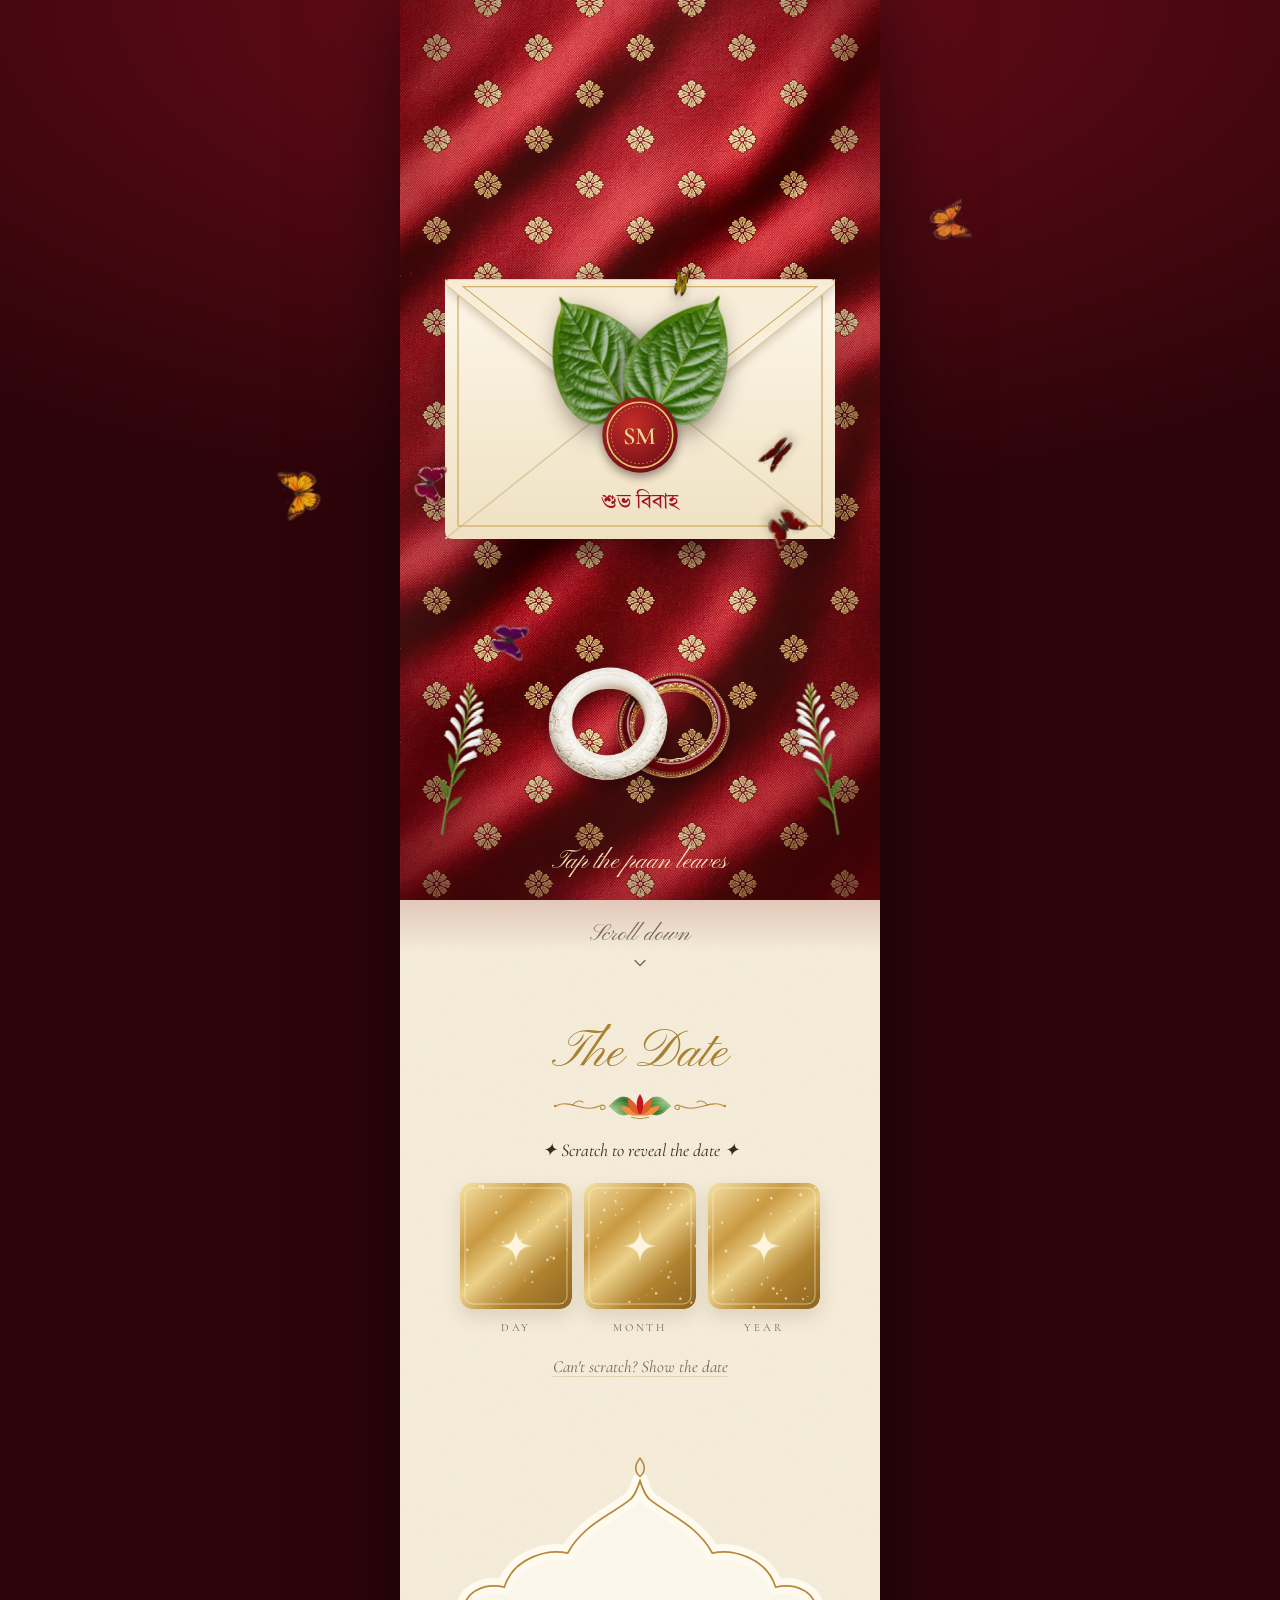
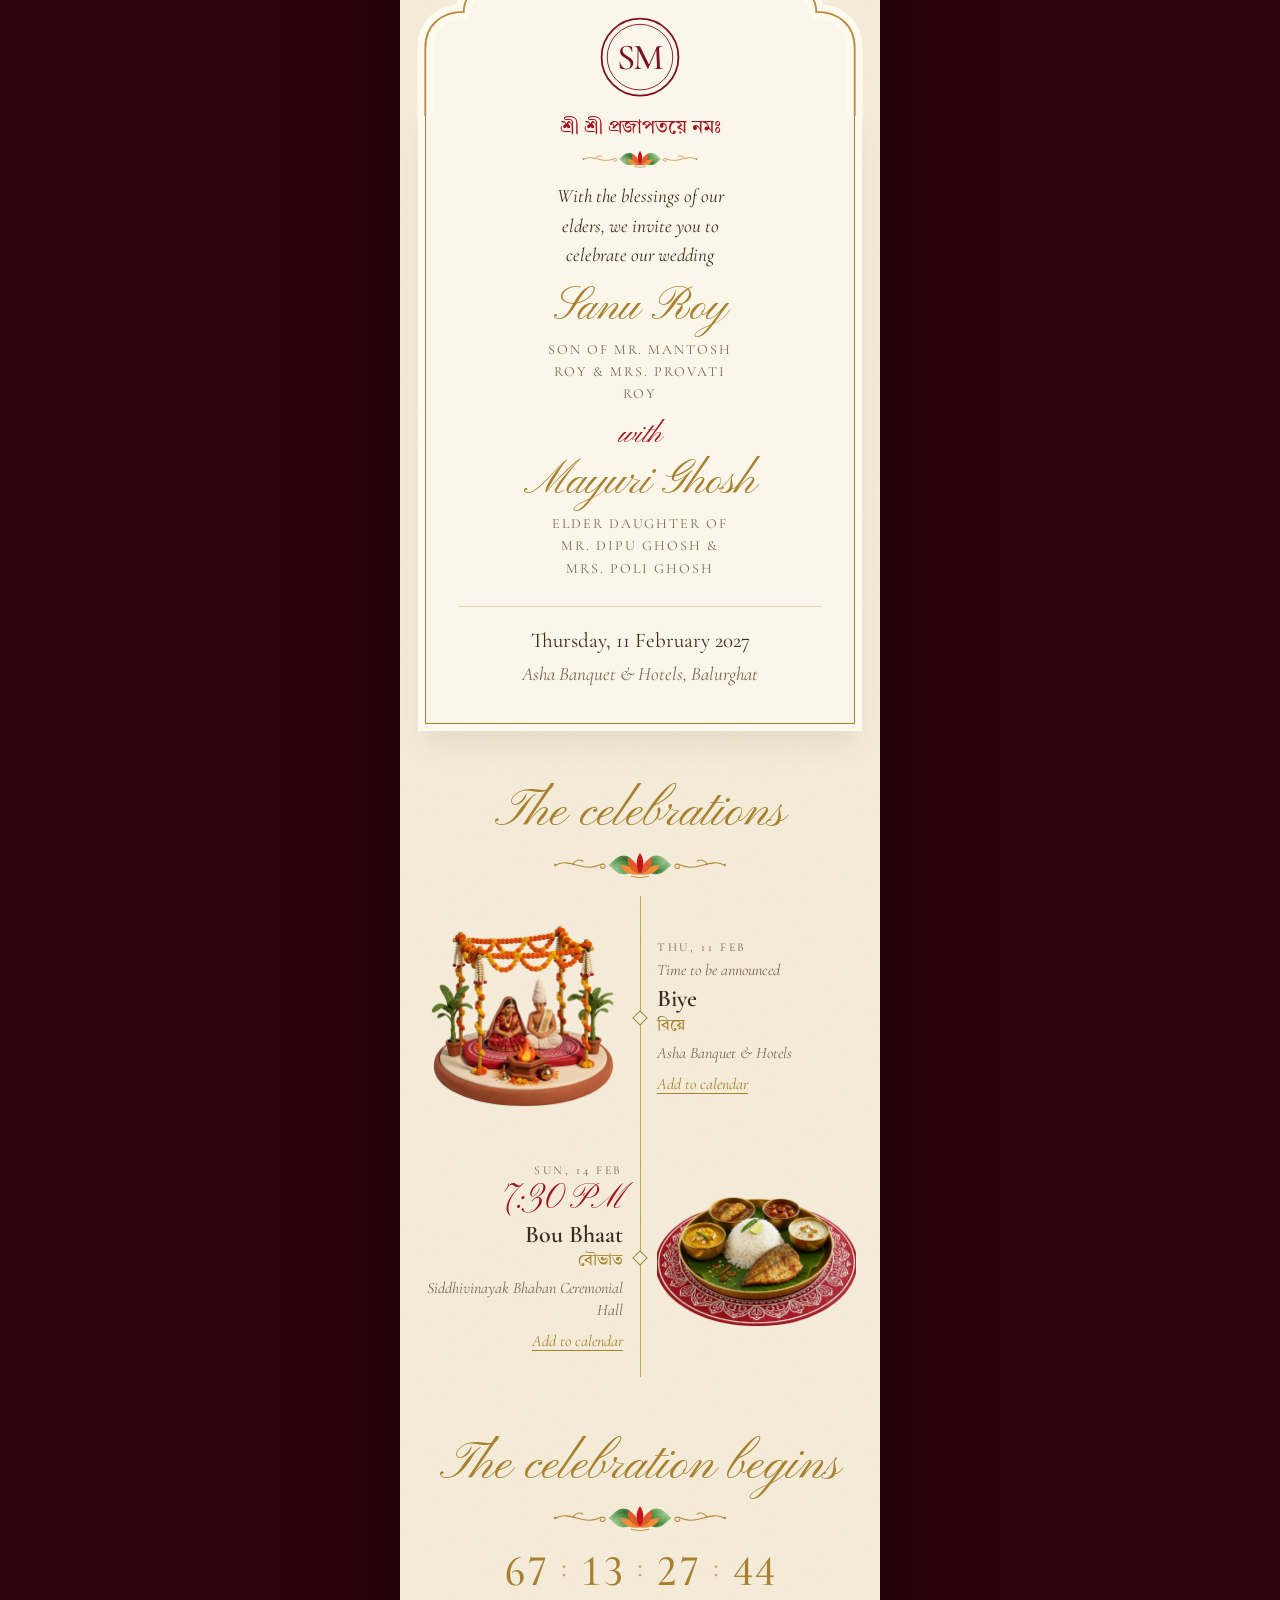
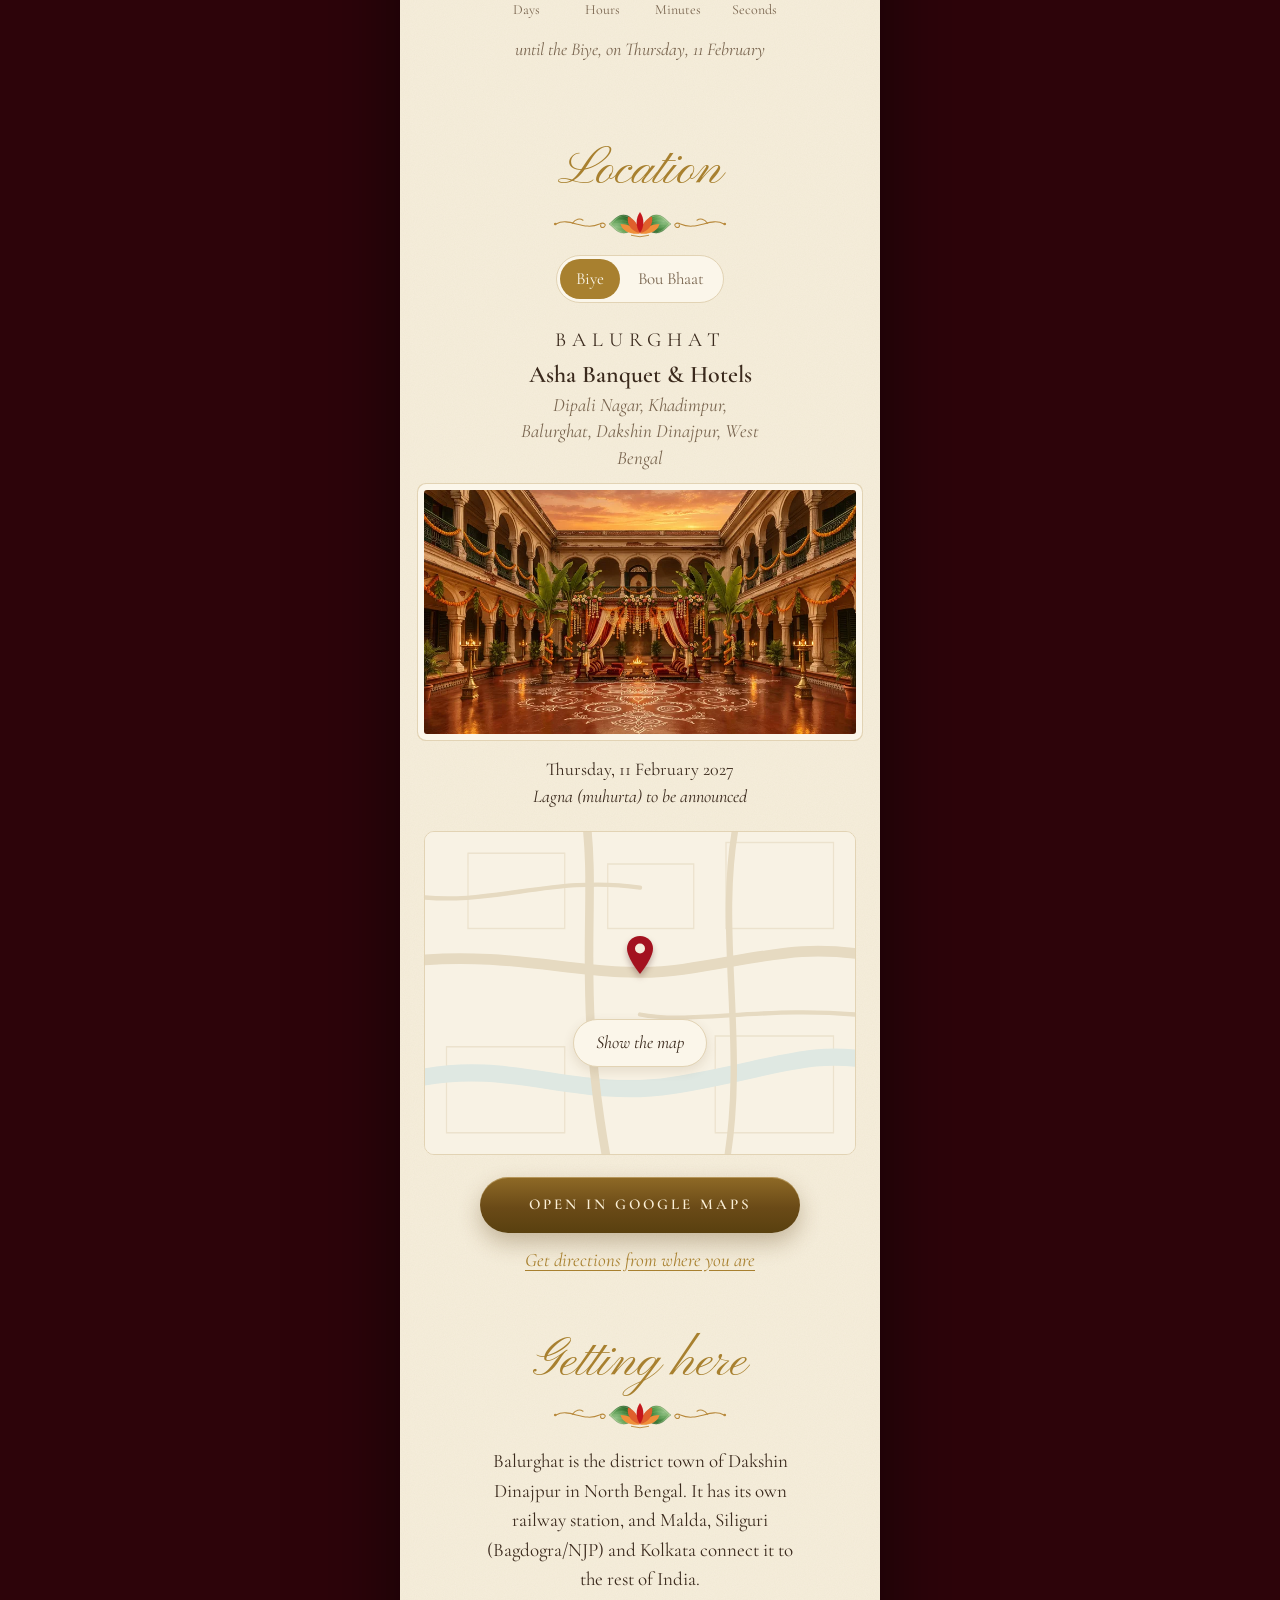
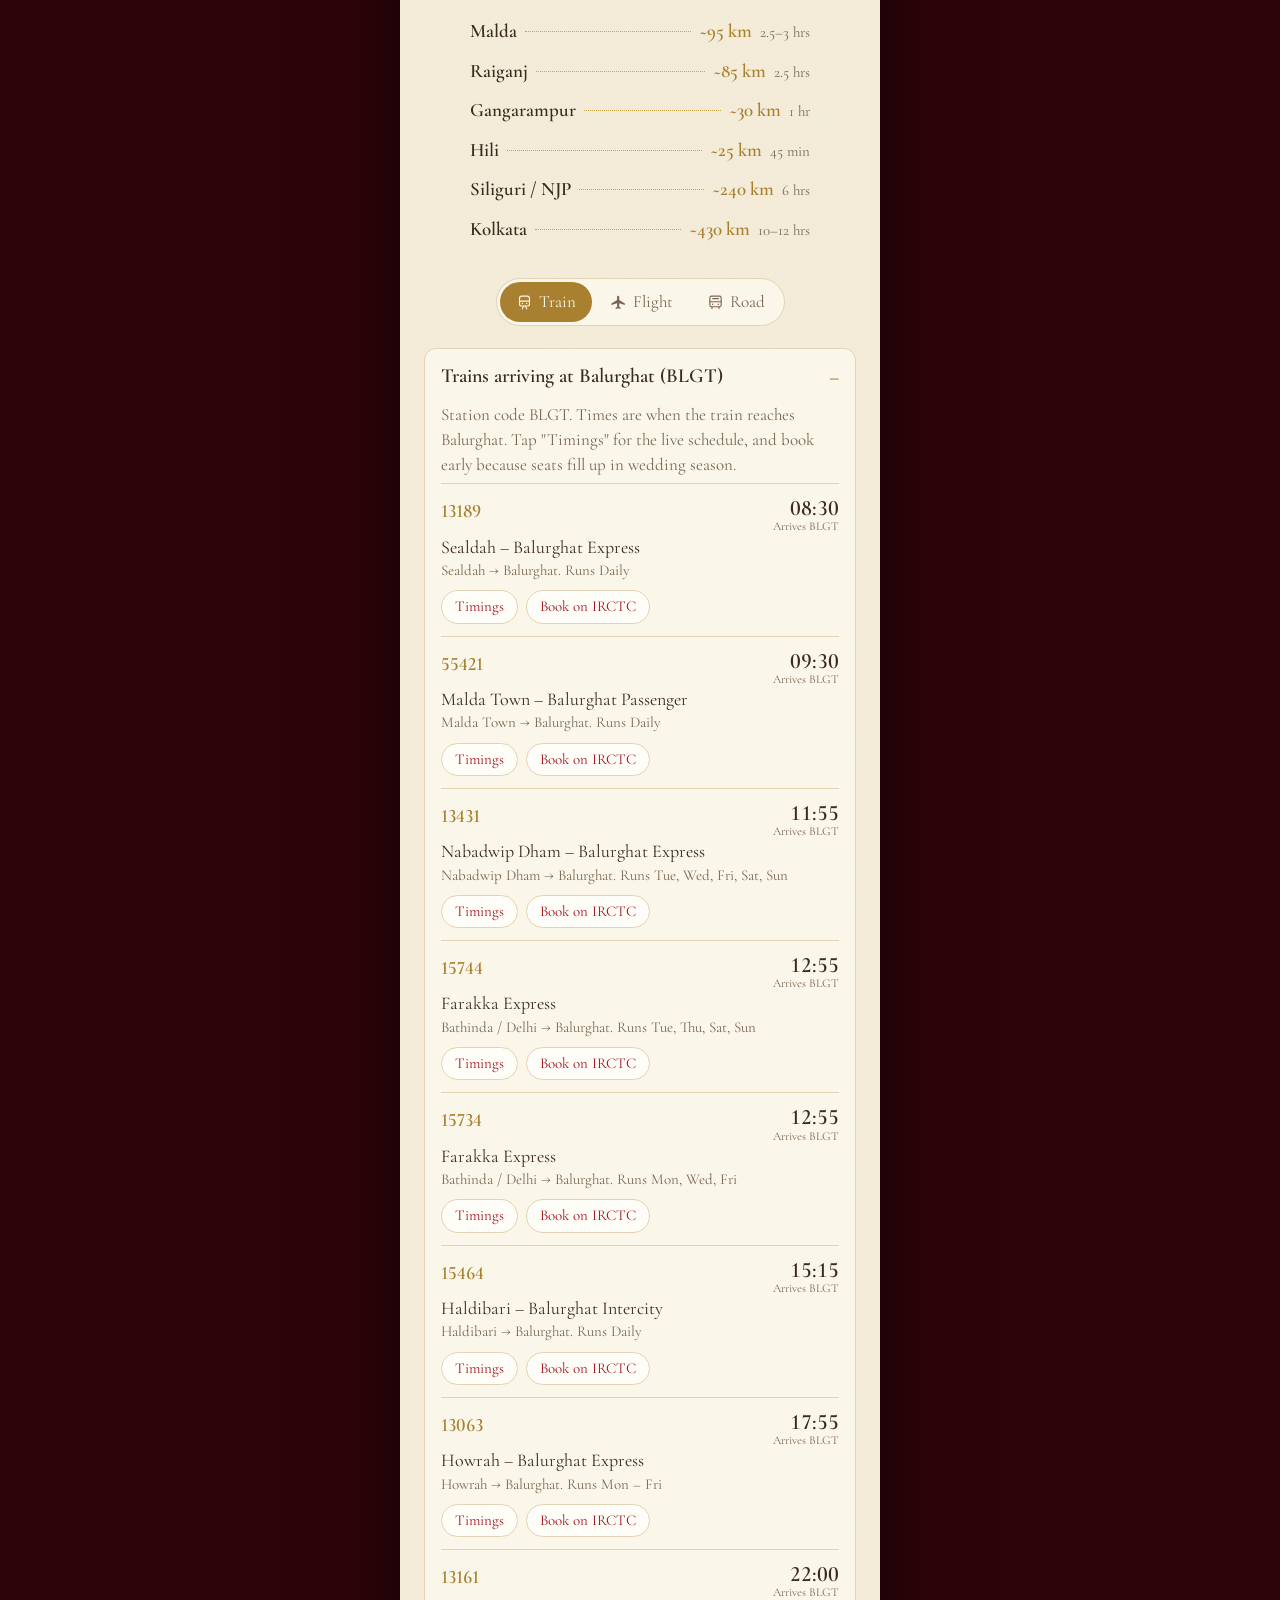
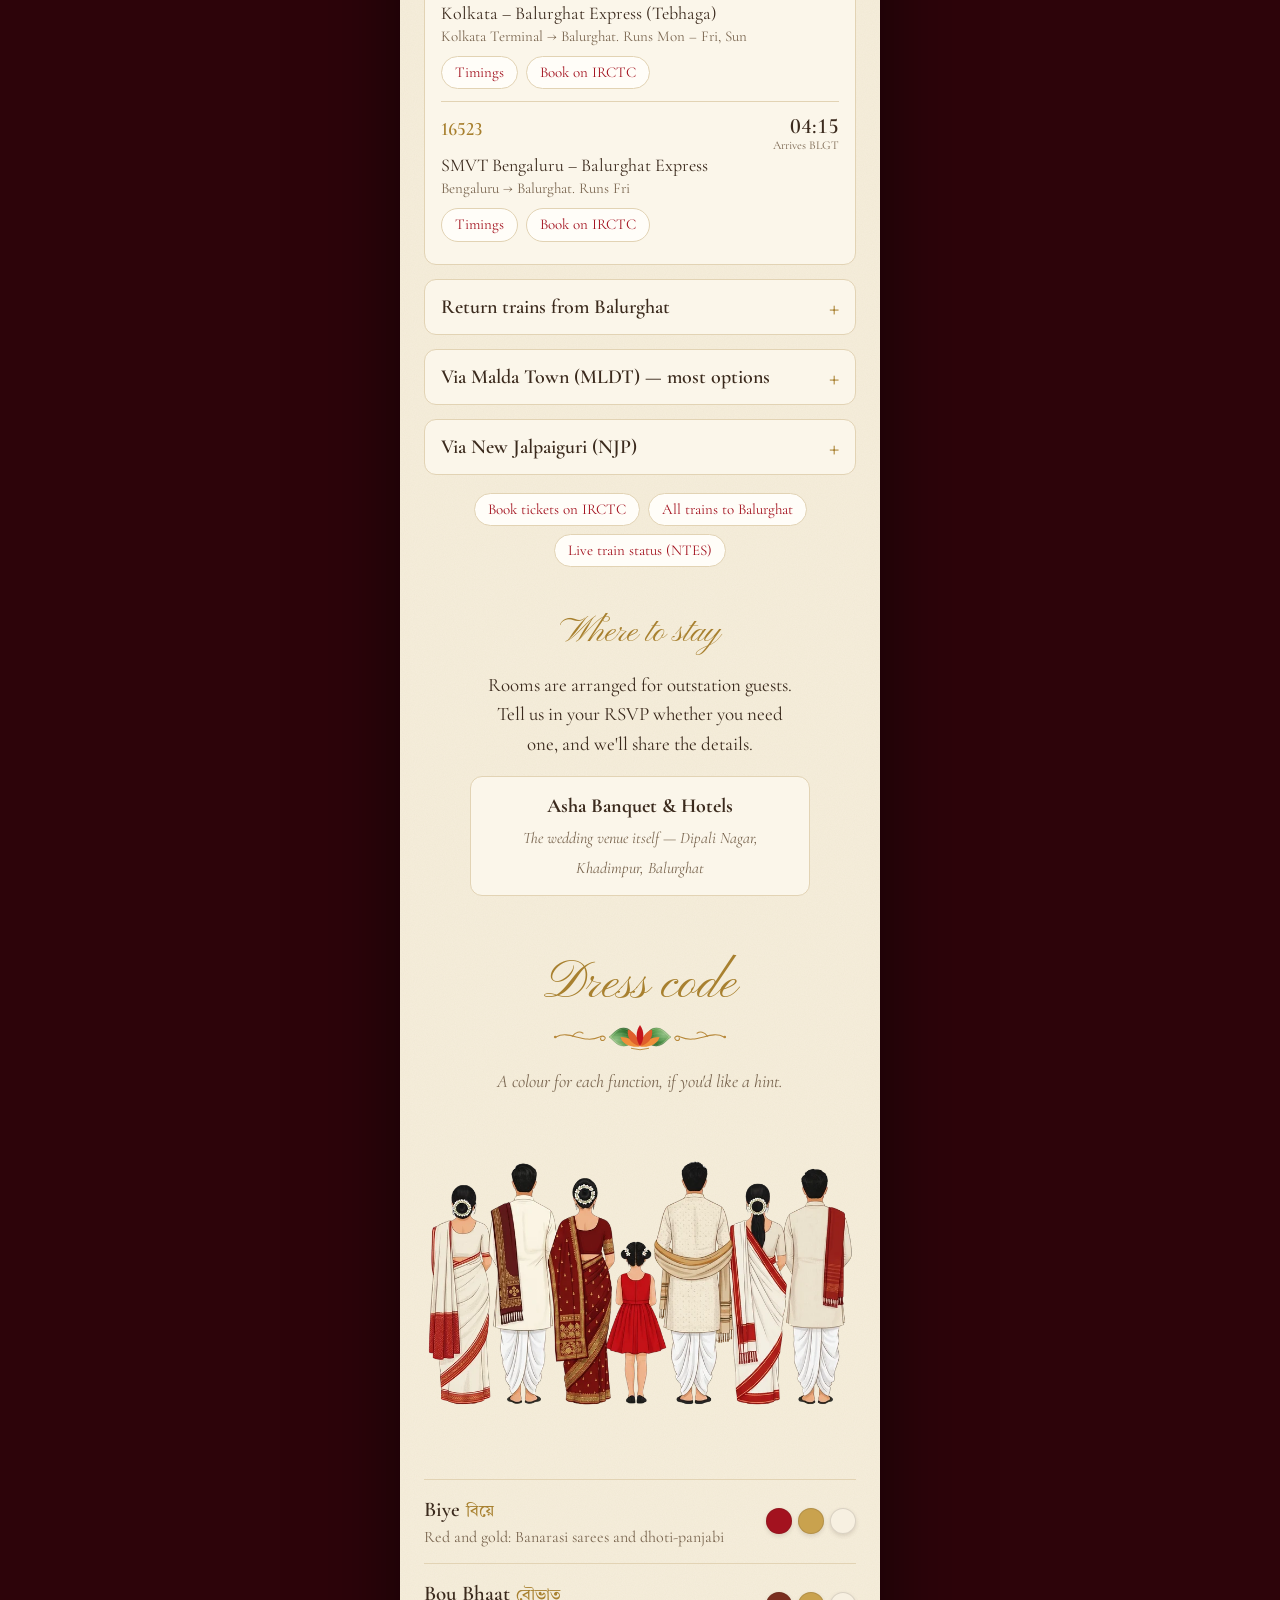
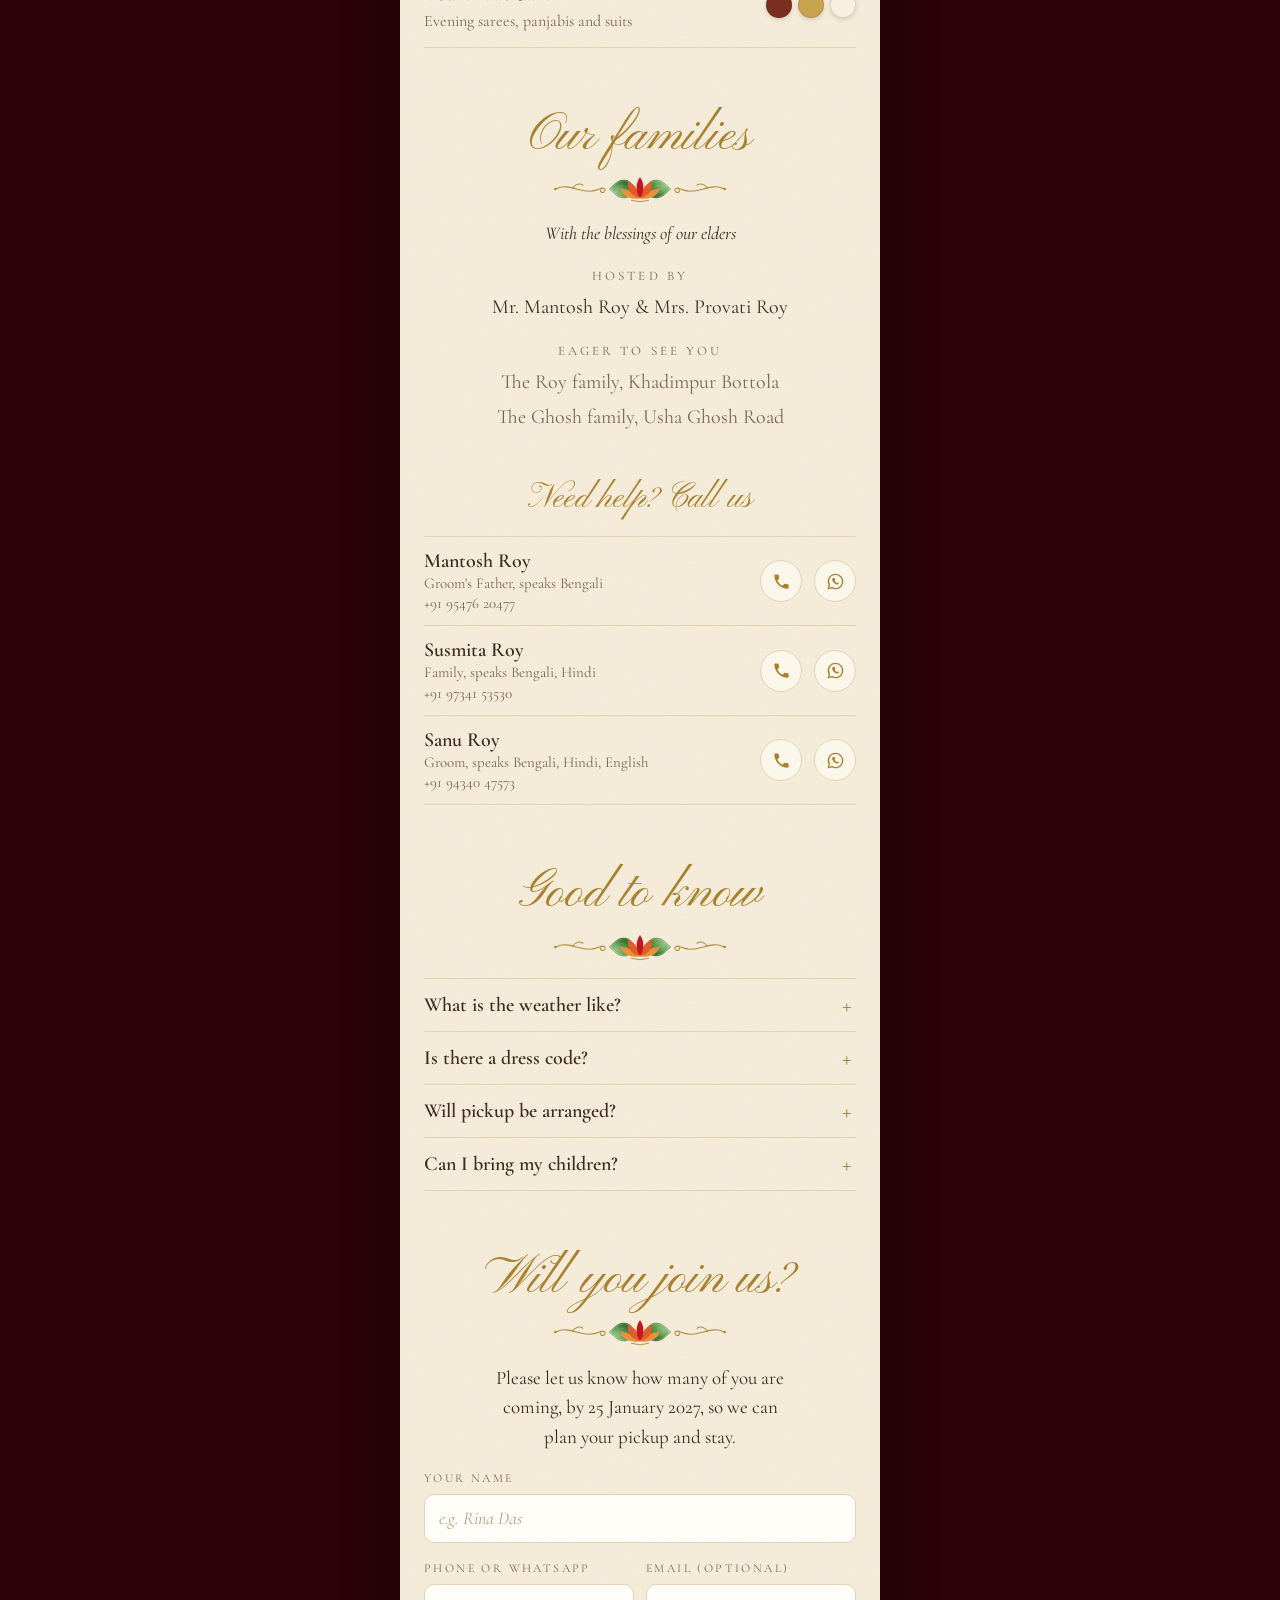
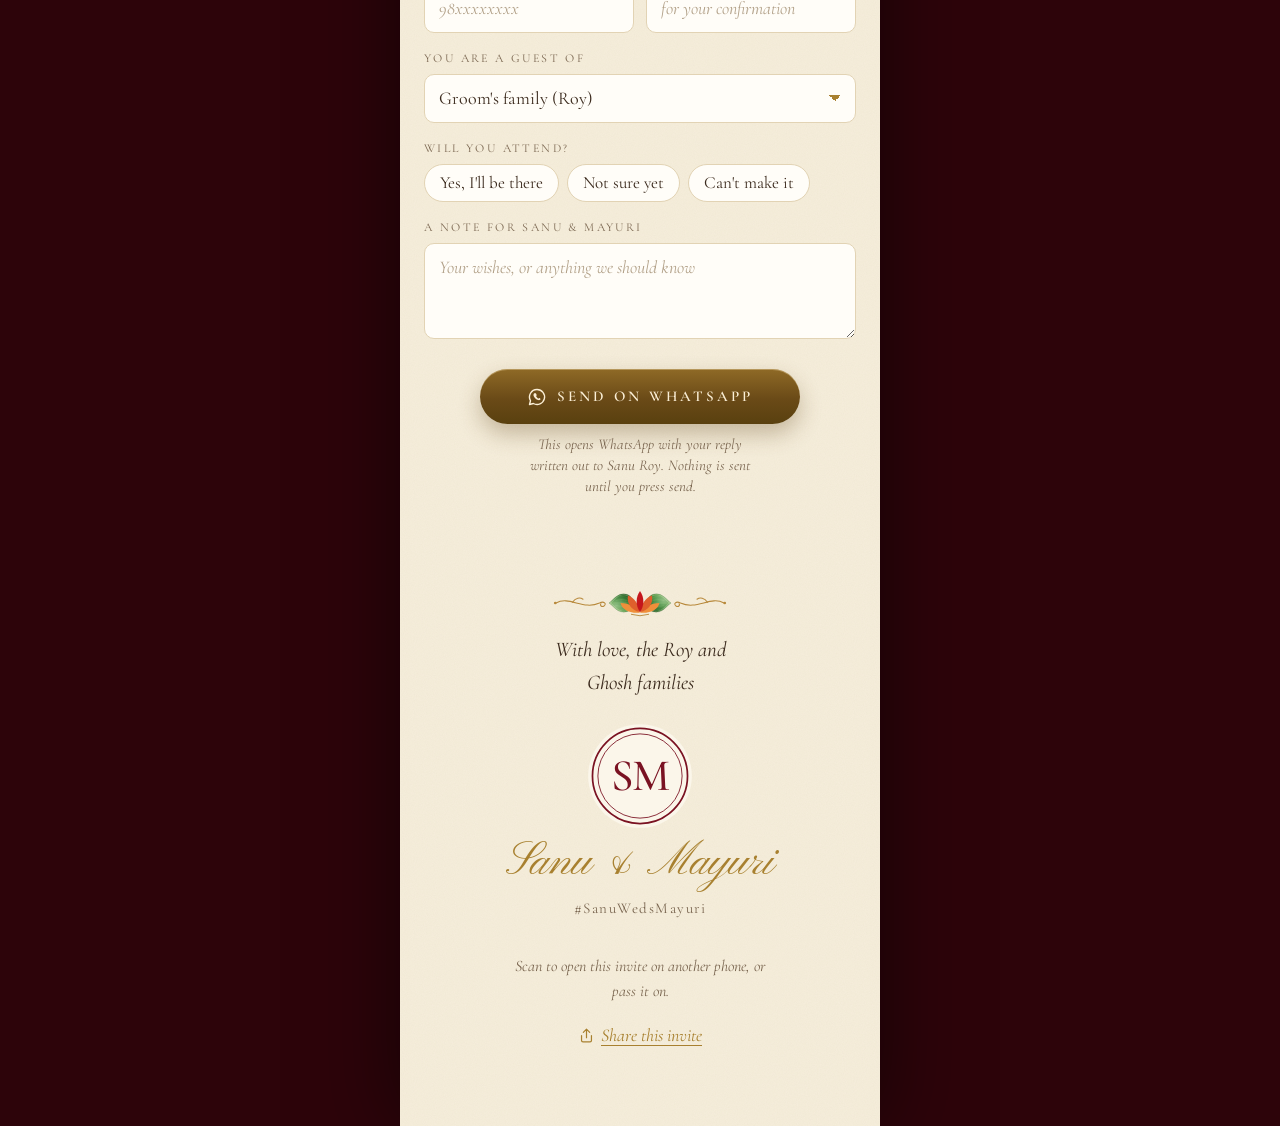
==== commit a0fd2325: "Open the invite like a lifafa and add seven flying butterflies - Card starts sealed in an envelope u" ====
--- a/index.html
+++ b/index.html
@@ -21,6 +21,9 @@
     <defs>
       <linearGradient id="gLeaf" x1="0" y1="0" x2="1" y2="1"><stop offset="0" stop-color="#7cb85a"/><stop offset=".5" stop-color="#418c39"/><stop offset="1" stop-color="#1f5524"/></linearGradient>
       <radialGradient id="gLeafHi" cx=".35" cy=".3" r=".6"><stop offset="0" stop-color="#fff" stop-opacity=".35"/><stop offset="1" stop-color="#fff" stop-opacity="0"/></radialGradient>
+      <linearGradient id="gEnv" x1="0" y1="0" x2="0" y2="1"><stop offset="0" stop-color="#fdf7ea"/><stop offset="1" stop-color="#efe1c2"/></linearGradient>
+      <linearGradient id="gFlap" x1="0" y1="0" x2="0" y2="1"><stop offset="0" stop-color="#f6ecd6"/><stop offset="1" stop-color="#fbf4e4"/></linearGradient>
+      <radialGradient id="gSeal" cx=".4" cy=".35" r=".7"><stop offset="0" stop-color="#c62d28"/><stop offset="1" stop-color="#6e0d16"/></radialGradient>
       <linearGradient id="gGold" x1="0" y1="0" x2="1" y2="1"><stop offset="0" stop-color="#f5df9f"/><stop offset=".5" stop-color="#c99a42"/><stop offset="1" stop-color="#8e6522"/></linearGradient>
 
       <path id="paanP" d="M100 6C128 46 194 86 194 156C194 214 152 248 112 240C106 239 102 236 100 230C98 236 94 239 88 240C48 248 6 214 6 156C6 86 72 46 100 6Z"/>
@@ -45,32 +48,6 @@
       <path d="M100 230C100 241 98 250 93 260" stroke="#2c5f2a" stroke-width="4.5" stroke-linecap="round" fill="none"/>
     </symbol>
 
-    <!-- Prajapati: the Bengali wedding butterfly, resting on two leaves -->
-    <symbol id="i-prajapati" viewBox="0 0 120 110">
-      <g stroke="#c9973e" stroke-width="1.2" stroke-linejoin="round">
-        <path d="M58 44C46 14 14 6 8 22C2 38 22 52 56 50Z" fill="#b3121f"/>
-        <path d="M62 44C74 14 106 6 112 22C118 38 98 52 64 50Z" fill="#b3121f"/>
-        <path d="M57 52C36 52 20 66 26 80C32 92 50 80 58 58Z" fill="#c4161c"/>
-        <path d="M63 52C84 52 100 66 94 80C88 92 70 80 62 58Z" fill="#c4161c"/>
-      </g>
-      <g fill="#e65356">
-        <path d="M54 44C44 23 23 17 17 27C13 36 26 44 52 46Z"/><path d="M66 44C76 23 97 17 103 27C107 36 94 44 68 46Z"/>
-        <path d="M55 56C41 57 31 66 34 76C39 83 50 73 56 60Z"/><path d="M65 56C79 57 89 66 86 76C81 83 70 73 64 60Z"/>
-      </g>
-      <g fill="#fff4d6">
-        <circle cx="20" cy="26" r="1.8"/><circle cx="27" cy="21" r="1.6"/><circle cx="35" cy="21" r="1.5"/><circle cx="42" cy="25" r="1.4"/>
-        <circle cx="100" cy="26" r="1.8"/><circle cx="93" cy="21" r="1.6"/><circle cx="85" cy="21" r="1.5"/><circle cx="78" cy="25" r="1.4"/>
-        <circle cx="34" cy="74" r="1.5"/><circle cx="40" cy="68" r="1.4"/><circle cx="86" cy="74" r="1.5"/><circle cx="80" cy="68" r="1.4"/>
-      </g>
-      <g fill="#f3c654"><circle cx="30" cy="35" r="3.4"/><circle cx="90" cy="35" r="3.4"/></g>
-      <ellipse cx="60" cy="52" rx="3.4" ry="16" fill="#5a1a12"/>
-      <circle cx="60" cy="35" r="3.6" fill="#5a1a12"/>
-      <path d="M59 33C56 24 51 19 46 19M61 33C64 24 69 19 74 19" stroke="#5a1a12" stroke-width="1.3" fill="none" stroke-linecap="round"/>
-      <circle cx="45.5" cy="19" r="1.8" fill="#5a1a12"/><circle cx="74.5" cy="19" r="1.8" fill="#5a1a12"/>
-      <path d="M60 70C46 70 36 82 40 98C54 96 62 86 60 70Z" fill="url(#gLeaf)"/>
-      <path d="M60 70C74 70 84 82 80 98C66 96 58 86 60 70Z" fill="url(#gLeaf)"/>
-      <path d="M59 73C53 80 47 88 42 96M61 73C67 80 73 88 78 96" stroke="#c6e6a0" stroke-width=".9" fill="none" opacity=".8"/>
-    </symbol>
 
 
 
@@ -127,17 +104,35 @@
       </button>
 
       <div class="stage">
-        <div class="card">
-          <p class="card-invited">You're invited</p>
-          <p class="card-to">to a wedding in <span data-bind="city"></span></p>
-          <svg class="card-fly" aria-hidden="true"><use href="#i-prajapati"/></svg>
-          <p class="card-bn" lang="bn">শুভ বিবাহ</p>
-          <p class="card-names"><span data-bind="groom"></span> <span class="amp">&amp;</span> <span data-bind="bride"></span></p>
-          <p class="card-date" data-bind="dateLabel"></p>
-        </div>
-
-        <button class="paan paan-l" id="paanL" aria-label="Open the invitation"><img src="assets/img/paan.webp" alt="" width="600" height="796"></button>
-        <button class="paan paan-r" id="paanR" tabindex="-1" aria-hidden="true"><img src="assets/img/paan.webp" alt="" width="600" height="796"></button>
+        <!-- Lifafa: back lining, card inside, front pocket, flap, then the paan leaves and seal on the flap tip -->
+        <div class="lifafa" id="lifafa">
+          <svg class="env-back" viewBox="0 0 300 200" aria-hidden="true">
+            <rect width="300" height="200" rx="6" fill="#7a1222"/>
+            <g fill="#d6a74f" opacity=".55"><circle cx="30" cy="24" r="2"/><circle cx="75" cy="24" r="2"/><circle cx="120" cy="24" r="2"/><circle cx="165" cy="24" r="2"/><circle cx="210" cy="24" r="2"/><circle cx="255" cy="24" r="2"/>
+              <circle cx="52" cy="52" r="2"/><circle cx="97" cy="52" r="2"/><circle cx="142" cy="52" r="2"/><circle cx="187" cy="52" r="2"/><circle cx="232" cy="52" r="2"/><circle cx="277" cy="52" r="2"/></g>
+          </svg>
+          <div class="card">
+            <p class="card-invited">You're invited</p>
+            <p class="card-to">to a wedding in <span data-bind="city"></span></p>
+            <div class="card-fly" aria-hidden="true"><i class="w l"></i><i class="w r"></i></div>
+            <p class="card-bn" lang="bn">শুভ বিবাহ</p>
+            <p class="card-names"><span data-bind="groom"></span> <span class="amp">&amp;</span> <span data-bind="bride"></span></p>
+            <p class="card-date" data-bind="dateLabel"></p>
+          </div>
+          <svg class="env-front" viewBox="0 0 300 200" aria-hidden="true">
+            <path d="M0 0L150 112L300 0V194Q300 200 294 200H6Q0 200 0 194Z" fill="url(#gEnv)"/>
+            <path d="M0 200L128 98M300 200L172 98" stroke="#dcc8a0" stroke-width="1.2" fill="none"/>
+            <path d="M10 10L150 116L290 10V190H10Z" fill="none" stroke="#c9a24e" stroke-width=".8"/>
+            <text x="150" y="176" text-anchor="middle" font-family="Tiro Bangla, serif" font-size="15" fill="#a3121f">শুভ বিবাহ</text>
+          </svg>
+          <svg class="env-flap" viewBox="0 0 300 124" preserveAspectRatio="none" aria-hidden="true">
+            <path d="M0 4Q0 0 6 0H294Q300 0 300 4L157 119Q150 124 143 119Z" fill="url(#gFlap)" stroke="#dcc8a0" stroke-width="1"/>
+            <path d="M14 6H286L150 112Z" fill="none" stroke="#c9a24e" stroke-width=".8"/>
+          </svg>
+          <button class="paan paan-l" id="paanL" aria-label="Open the invitation"><img src="assets/img/paan.webp" alt="" width="600" height="796"></button>
+          <button class="paan paan-r" id="paanR" tabindex="-1" aria-hidden="true"><img src="assets/img/paan.webp" alt="" width="600" height="796"></button>
+          <svg class="seal" viewBox="0 0 100 100" id="sealMono" aria-hidden="true"></svg>
+        </div>
 
         <div class="still-life" aria-hidden="true">
           <img class="tuberose t1" src="assets/img/tuberose.webp" alt="" width="500" height="750">
--- a/assets/styles.css
+++ b/assets/styles.css
@@ -57,13 +57,28 @@
 .silk { background: #8c0e1b url("img/silk.webp") center / cover; }
 .stage { position: absolute; inset: 0; }
 
+/* Lifafa (envelope). No transform or z-index on .lifafa itself, so the card can slot between its layers. */
+.lifafa { position: absolute; top: 31%; width: min(88%, 390px); left: calc((100% - min(88%, 390px)) / 2); aspect-ratio: 3 / 2; }
+.env-back, .env-front { position: absolute; inset: 0; width: 100%; height: 100%; }
+.env-back { z-index: 1; filter: drop-shadow(0 20px 26px rgba(25, 0, 4, .5)); }
+.env-front { z-index: 3; }
+.env-flap {
+  position: absolute; left: 0; top: 0; width: 100%; height: 62%; z-index: 4;
+  transform-origin: 50% 0; transform: perspective(900px) rotateX(0deg);
+  filter: drop-shadow(0 4px 4px rgba(60, 20, 0, .18));
+  transition: transform .8s cubic-bezier(.6, 0, .3, 1) .45s, z-index 0s .85s;
+}
+.silk.open .env-flap { transform: perspective(900px) rotateX(180deg); z-index: 1; }
+
+/* Card: tucked inside the envelope at reduced size until opened (JS sets --dy0 / --dy1 from the layout) */
 .card {
   position: absolute;
   left: 50%;
-  top: 9%;
-  width: min(68%, 300px);
+  top: 0;
+  width: min(77%, 300px);
   aspect-ratio: 3 / 4.25;
-  transform: translateX(-50%);
+  z-index: 2;
+  transform: translateX(-50%) translateY(var(--dy0, 0px)) scale(.56);
   background: var(--paper-hi);
   border: 1px solid var(--gold-lt);
   box-shadow: inset 0 0 0 5px var(--paper-hi), inset 0 0 0 6px rgba(163, 18, 31, .55), 0 22px 44px rgba(25, 0, 4, .5);
@@ -74,38 +89,51 @@
   flex-direction: column;
   align-items: center;
 }
+.silk.open .card { animation: card-out 1.6s cubic-bezier(.5, 0, .2, 1) 1.05s both; }
+@keyframes card-out {
+  0% { transform: translateX(-50%) translateY(var(--dy0, 0px)) scale(.56); z-index: 2; }
+  48% { transform: translateX(-50%) translateY(var(--dy1, 0px)) scale(.6); z-index: 2; }
+  49% { z-index: 6; }
+  100% { transform: translateX(-50%) translateY(0) scale(1); z-index: 6; }
+}
 .card-invited { font-family: var(--script); font-size: clamp(26px, 7.4vw, 34px); color: var(--gold); margin: 0; line-height: 1.1; }
 .card-to { margin: 2px 0 0; font-size: 12px; letter-spacing: .2em; text-transform: uppercase; color: var(--ink-soft); }
-.card-fly { width: 44%; aspect-ratio: 120 / 110; margin: 10% 0 4%; transform-origin: 50% 70%; }
 .card-bn { margin: 0; font-size: 18px; color: var(--sindoor); }
 .card-names { font-family: var(--script); font-size: clamp(30px, 8.6vw, 40px); color: var(--sindoor); margin: 2px 0 0; line-height: 1.15; }
 .card-names .amp { color: var(--gold); font-size: .8em; }
 .card-date { margin: 4px 0 0; font-size: 15px; font-style: italic; color: var(--ink-soft); }
 
+/* Real butterfly, split at the body so its wings hinge (shared with the flying ones) */
+.w { position: absolute; top: 0; width: 50%; height: 100%; background-image: var(--img); background-size: 200% 100%; background-repeat: no-repeat; }
+.w.l { left: 0; background-position: left center; transform-origin: right center; }
+.w.r { left: 50%; background-position: right center; transform-origin: left center; }
+.card-fly { position: relative; width: 38%; aspect-ratio: 1; margin: 6% 0 2%; perspective: 160px; --img: url("img/butterfly-red.webp"); filter: drop-shadow(0 4px 3px rgba(60, 10, 0, .25)); }
+.card-fly .l { animation: rest-l 2.2s ease-in-out infinite; }
+.card-fly .r { animation: rest-r 2.2s ease-in-out infinite; }
+@keyframes rest-l { 0%, 100% { transform: rotateY(0deg); } 45% { transform: rotateY(58deg); } }
+@keyframes rest-r { 0%, 100% { transform: rotateY(0deg); } 45% { transform: rotateY(-58deg); } }
+
+/* Paan leaves crossed over the flap tip like a seal; they swing apart on tap */
 .paan {
-  position: absolute;
-  top: 19%;
-  left: 50%;
-  width: 45%;
-  max-width: 210px;
-  padding: 0;
-  border: 0;
-  background: none;
-  filter: drop-shadow(0 14px 16px rgba(20, 0, 3, .45));
-  transition: transform 1.5s cubic-bezier(.7, 0, .2, 1);
+  position: absolute; z-index: 7;
+  bottom: 40%; left: 33%; width: 34%;
+  padding: 0; border: 0; background: none;
+  transform-origin: 50% 100%;
+  filter: drop-shadow(0 10px 12px rgba(20, 0, 3, .45));
+  transition: transform 1.1s cubic-bezier(.7, 0, .2, 1), opacity .6s ease .5s;
   -webkit-tap-highlight-color: transparent;
 }
-/* the photo has its stem at the top; turned so the tips point up like the reference */
+/* the photo has its stem at the top; turned so the tips point up */
 .paan img { display: block; width: 100%; height: auto; transform: rotate(180deg); }
-.paan-l { transform: translateX(-94%) rotate(-7deg); transform-origin: 50% 95%; }
-.paan-r { transform: translateX(-6%) rotate(7deg); transform-origin: 50% 95%; }
+.paan-l { transform: rotate(-30deg); }
+.paan-r { transform: rotate(30deg); }
 .silk:not(.open) .paan { animation: breathe 3.2s ease-in-out infinite; }
 .silk:not(.open) .paan-r { animation-delay: -1.6s; }
-@keyframes breathe { 50% { translate: 0 -5px; } }
-.silk.open .paan-l { transform: translateX(-150%) rotate(-22deg); }
-.silk.open .paan-r { transform: translateX(52%) rotate(22deg); }
-.silk.open .card-fly { animation: flutter 1.4s ease-in-out .9s 2; }
-@keyframes flutter { 25% { transform: scaleX(.78) translateY(-3px); } 50% { transform: scaleX(1) translateY(-5px); } 75% { transform: scaleX(.82) translateY(-2px); } }
+@keyframes breathe { 50% { translate: 0 -4px; } }
+.silk.open .paan-l { transform: translateX(-118%) translateY(14%) rotate(-58deg); }
+.silk.open .paan-r { transform: translateX(118%) translateY(14%) rotate(58deg); }
+.seal { position: absolute; z-index: 8; left: 50%; top: 60%; width: 21%; height: auto; aspect-ratio: 1; transform: translate(-50%, -50%); filter: drop-shadow(0 4px 5px rgba(30, 0, 4, .45)); transition: opacity .4s, transform .5s; pointer-events: none; }
+.silk.open .seal { opacity: 0; transform: translate(-50%, -50%) scale(.6); }
 
 .still-life { position: absolute; left: 0; right: 0; bottom: 7%; height: 24%; }
 .bangles { position: absolute; left: 50%; bottom: 6%; width: 58%; max-width: 280px; height: auto; transform: translateX(-50%); filter: drop-shadow(0 8px 8px rgba(20, 0, 3, .4)); }
@@ -391,14 +419,10 @@
 /* ============ Butterflies ============ */
 /* Each butterfly is the photo split down the body; the two halves hinge in 3D so the wings really open and close */
 .flutter { position: fixed; inset: 0; z-index: 15; pointer-events: none; overflow: hidden; }
-.bfly { position: absolute; left: 0; top: 0; width: var(--size, 44px); height: var(--size, 44px); perspective: 140px; will-change: transform; }
-.bfly .w {
-  position: absolute; top: 0; width: 50%; height: 100%;
-  background-image: var(--img); background-size: 200% 100%; background-repeat: no-repeat;
-  filter: brightness(var(--shade, 1)) drop-shadow(0 6px 4px rgba(40, 10, 0, .25));
-}
-.bfly .l { left: 0; background-position: left center; transform-origin: right center; transform: rotateY(var(--flap, 0deg)); }
-.bfly .r { left: 50%; background-position: right center; transform-origin: left center; transform: rotateY(calc(var(--flap, 0deg) * -1)); }
+.bfly { position: absolute; left: 0; top: 0; width: var(--size, 44px); height: var(--size, 44px); perspective: 140px; will-change: transform; filter: drop-shadow(0 6px 4px rgba(40, 10, 0, .22)); }
+.bfly .w { filter: hue-rotate(var(--hue, 0deg)) brightness(var(--shade, 1)); }
+.bfly .l { transform: rotateY(var(--flap, 0deg)); }
+.bfly .r { transform: rotateY(calc(var(--flap, 0deg) * -1)); }
 
 /* ============ Music ============ */
 .music {
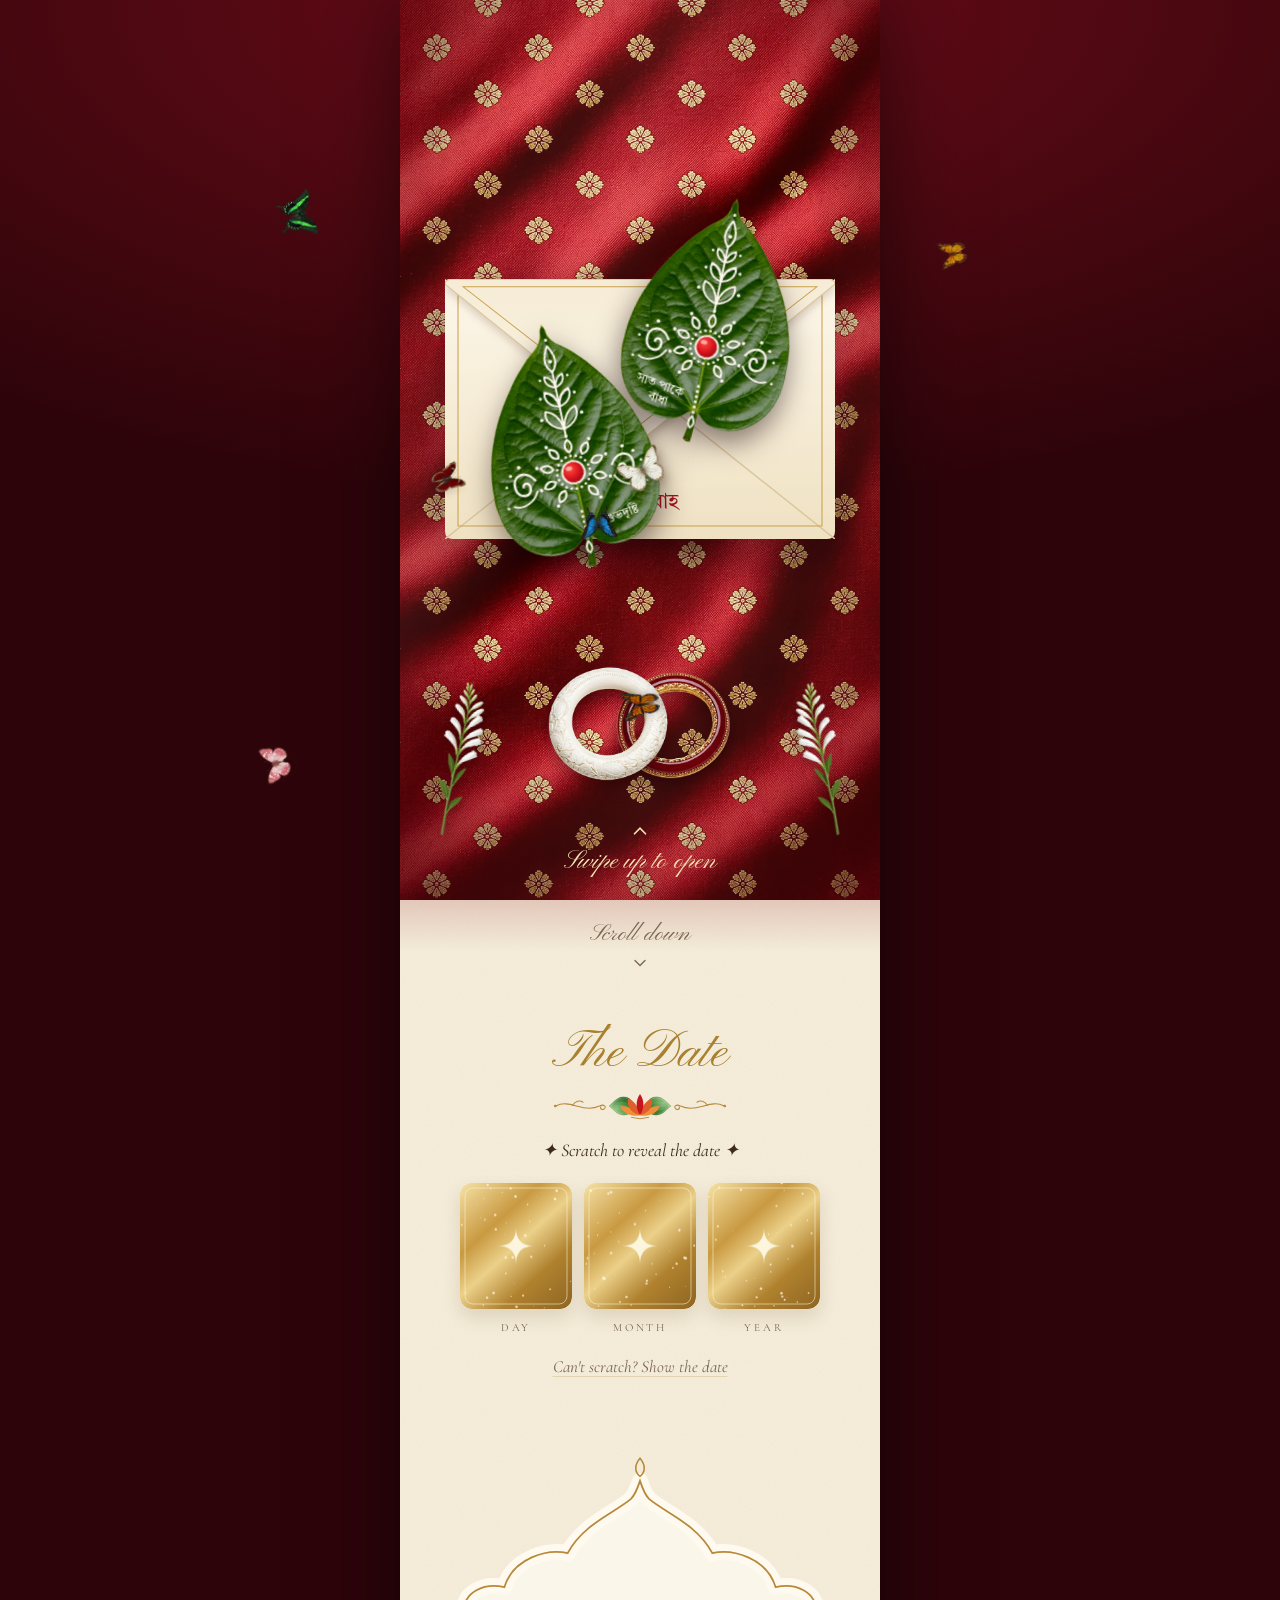
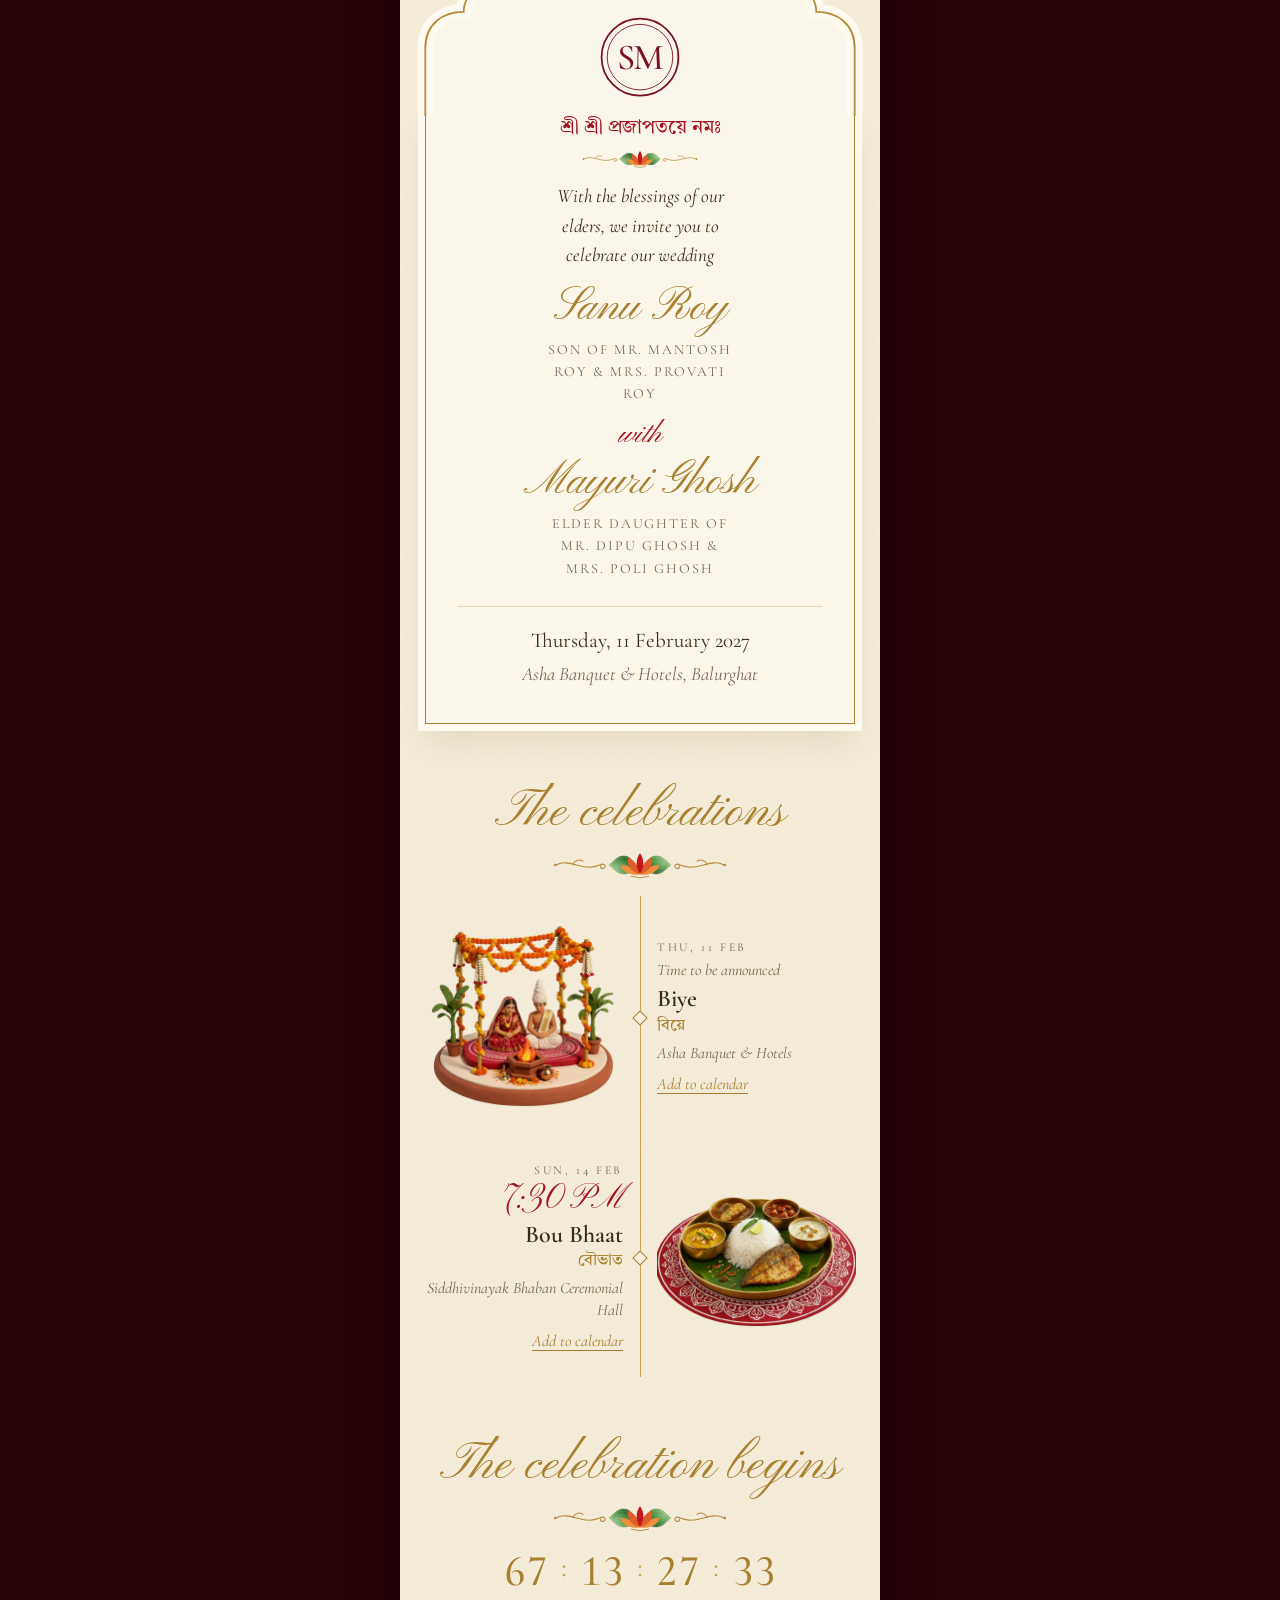
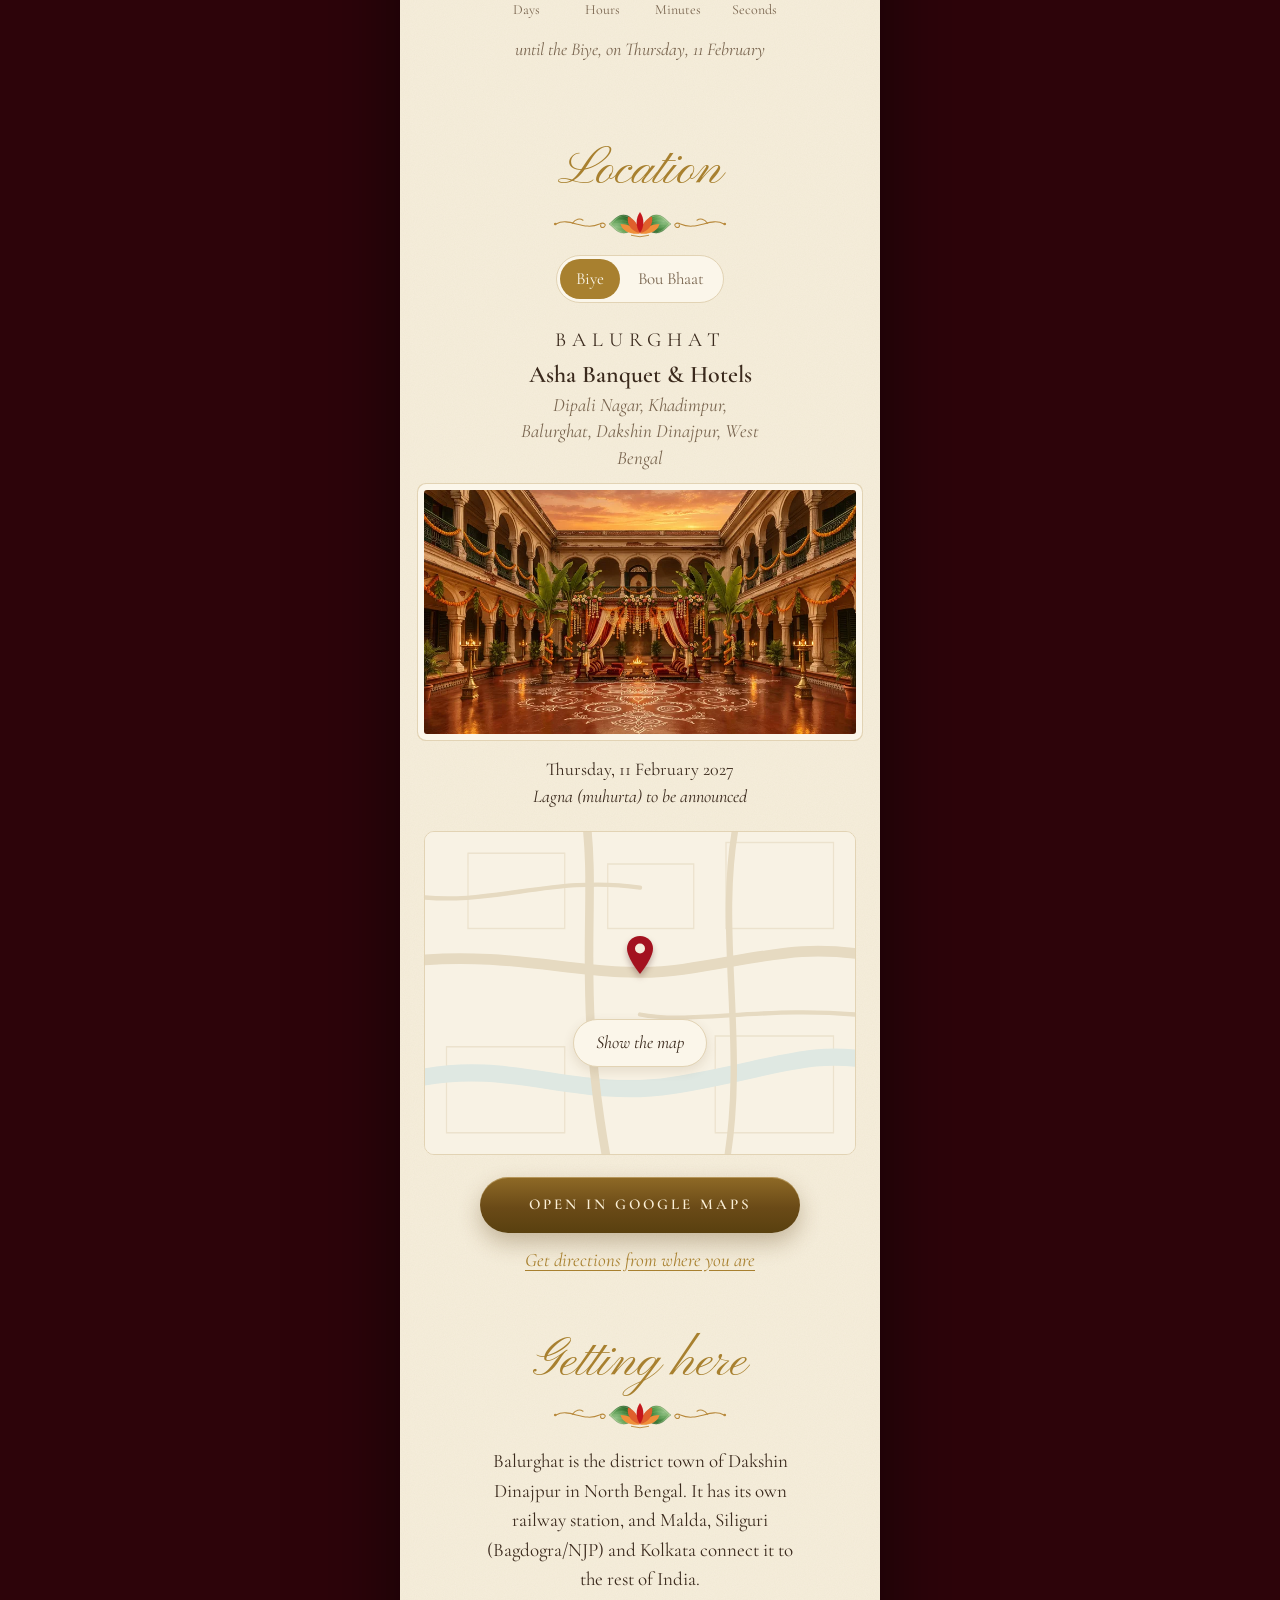
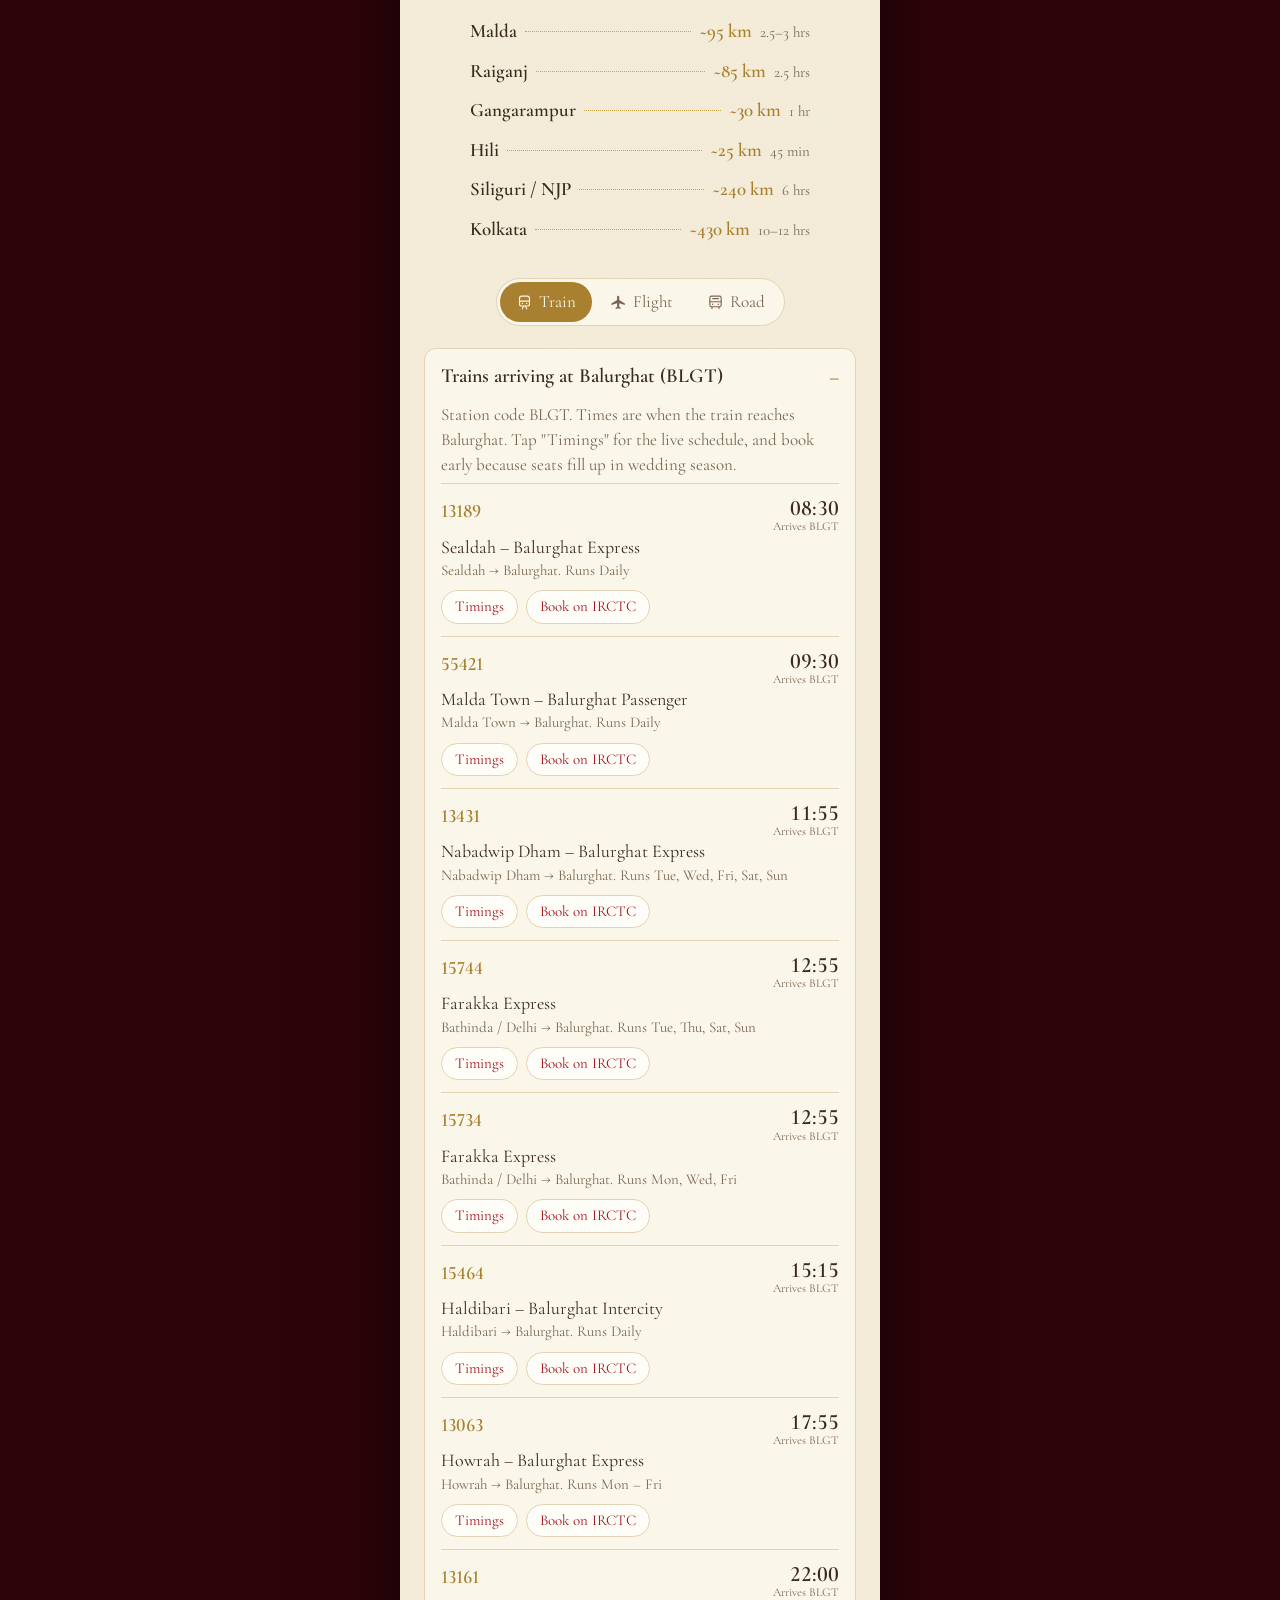
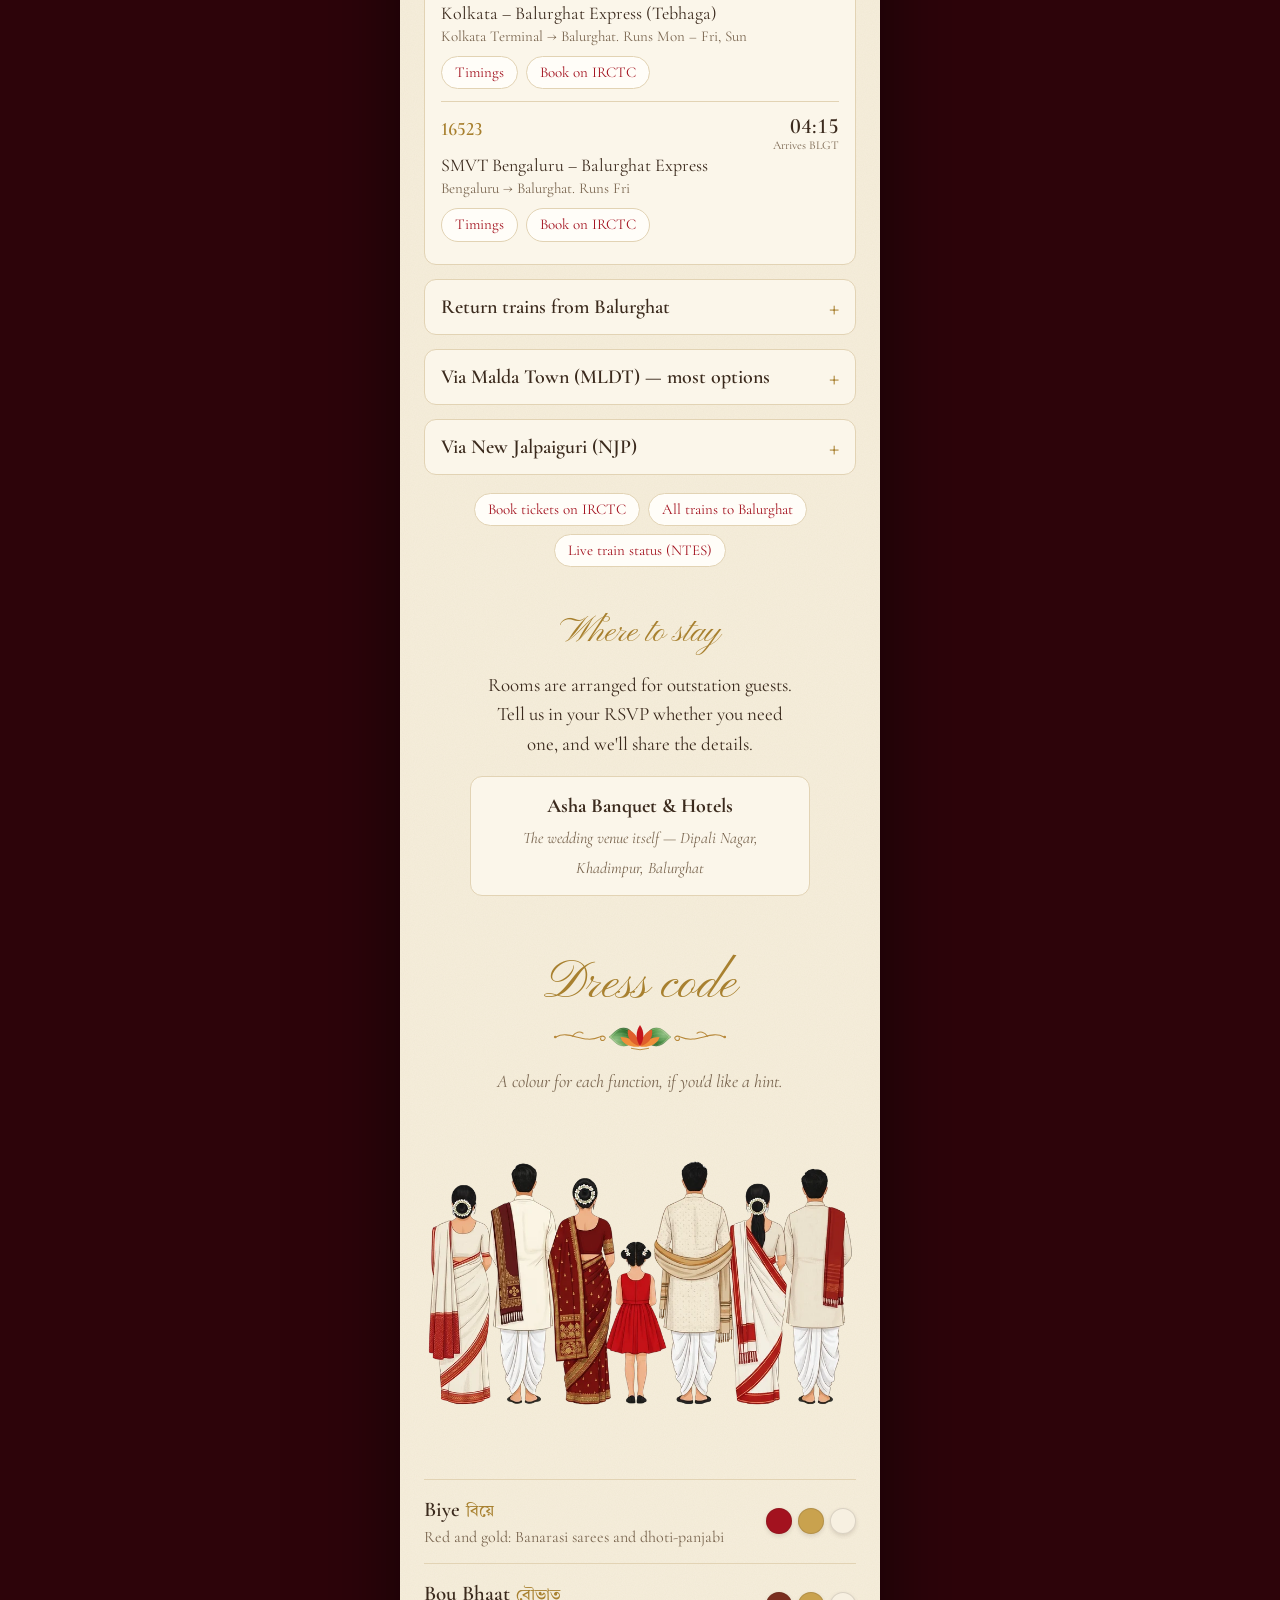
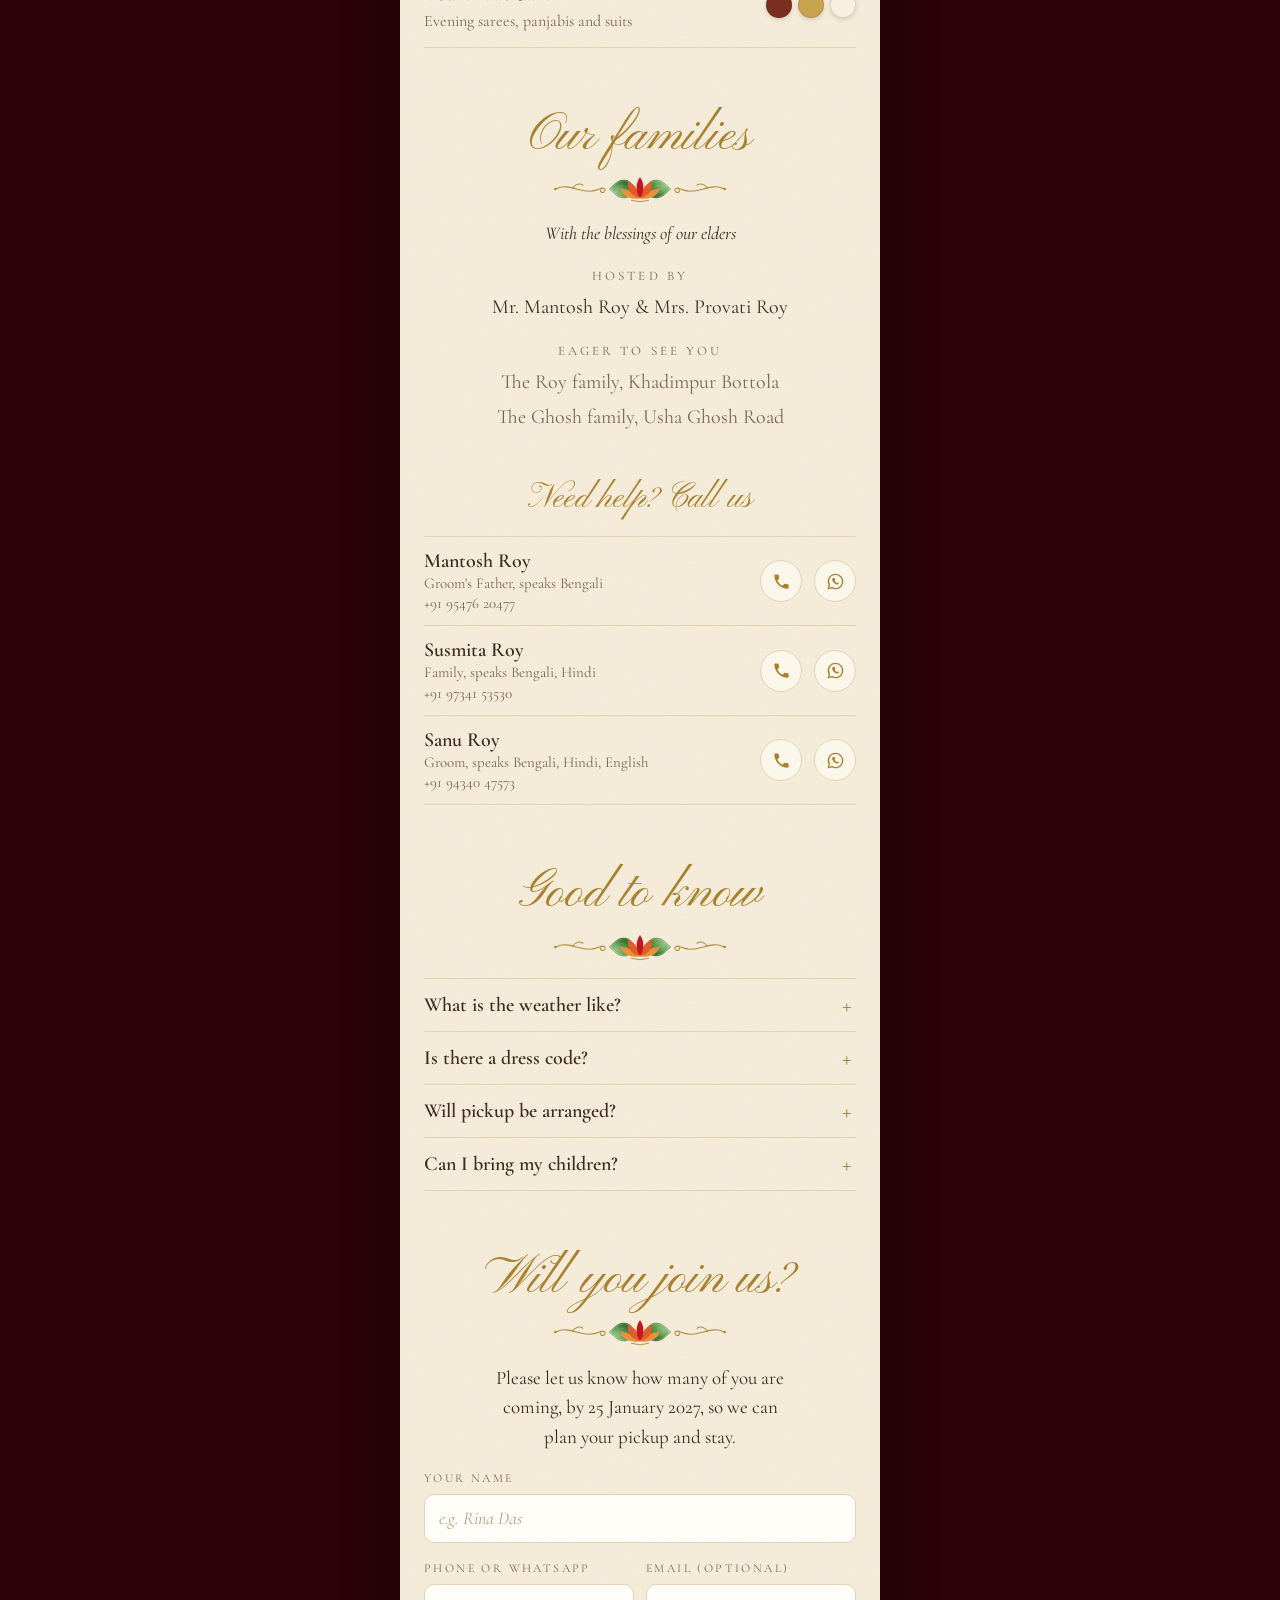
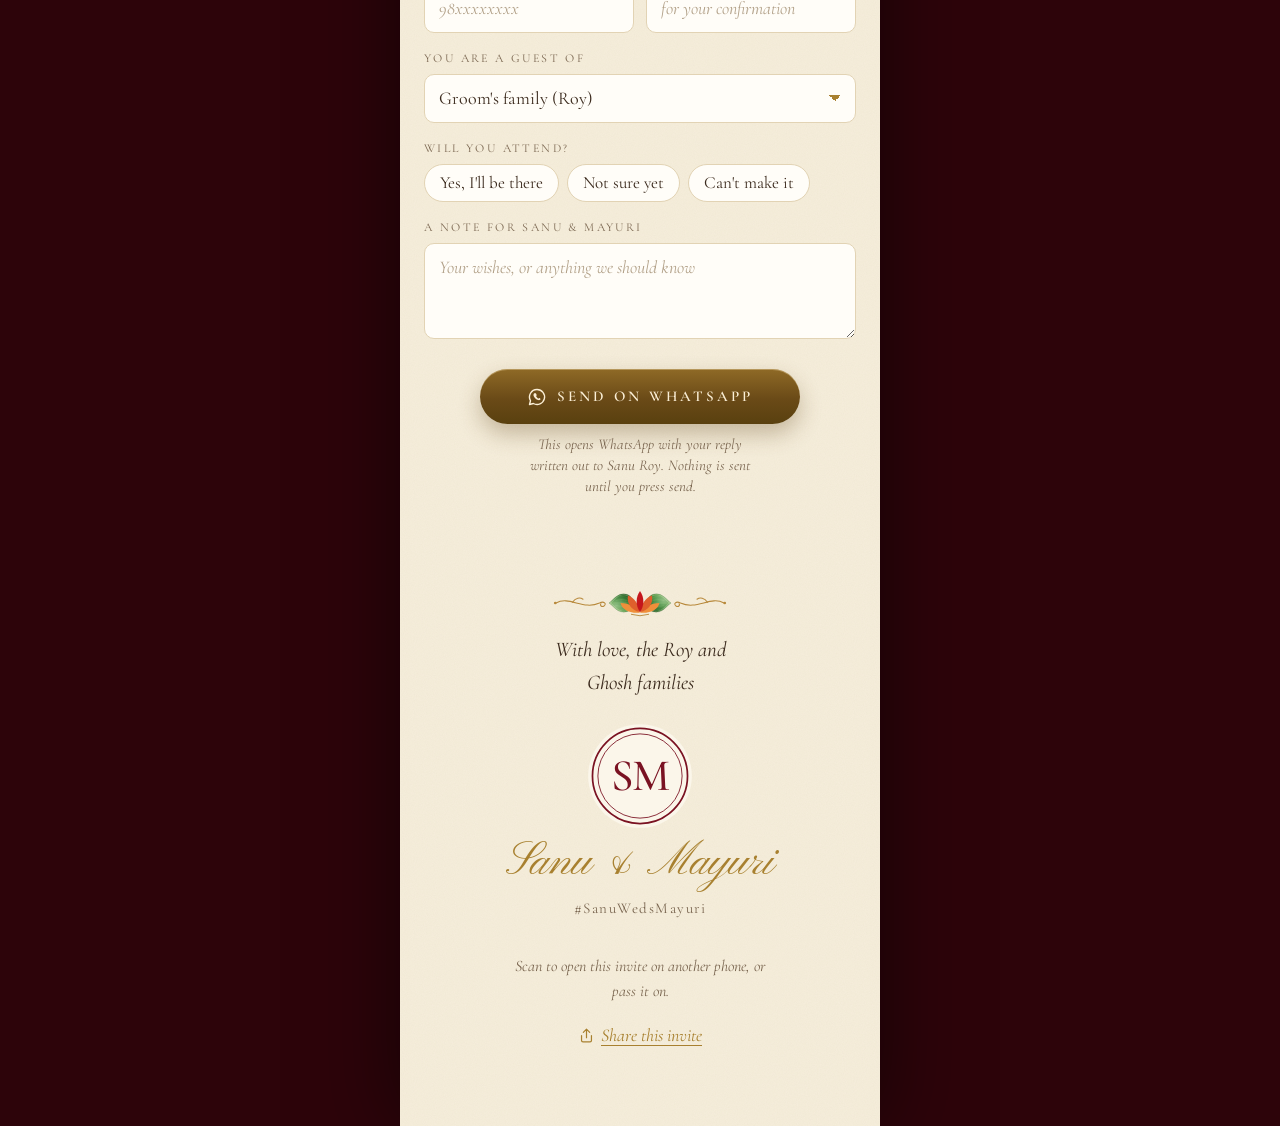
==== commit e92cb5a1: "Paint the paan leaves Shubho Drishti style, swipe up to open, seven butterfly species - White chanda" ====
--- a/index.html
+++ b/index.html
@@ -21,9 +21,10 @@
     <defs>
       <linearGradient id="gLeaf" x1="0" y1="0" x2="1" y2="1"><stop offset="0" stop-color="#7cb85a"/><stop offset=".5" stop-color="#418c39"/><stop offset="1" stop-color="#1f5524"/></linearGradient>
       <radialGradient id="gLeafHi" cx=".35" cy=".3" r=".6"><stop offset="0" stop-color="#fff" stop-opacity=".35"/><stop offset="1" stop-color="#fff" stop-opacity="0"/></radialGradient>
+      <radialGradient id="gBindi" cx=".38" cy=".35" r=".7"><stop offset="0" stop-color="#ff4a3d"/><stop offset=".6" stop-color="#d4121c"/><stop offset="1" stop-color="#8e0a12"/></radialGradient>
+      <filter id="fPaint" x="-5%" y="-5%" width="110%" height="110%"><feDropShadow dx="0" dy="1.5" stdDeviation="1" flood-color="#0b2a0e" flood-opacity=".55"/></filter>
       <linearGradient id="gEnv" x1="0" y1="0" x2="0" y2="1"><stop offset="0" stop-color="#fdf7ea"/><stop offset="1" stop-color="#efe1c2"/></linearGradient>
       <linearGradient id="gFlap" x1="0" y1="0" x2="0" y2="1"><stop offset="0" stop-color="#f6ecd6"/><stop offset="1" stop-color="#fbf4e4"/></linearGradient>
-      <radialGradient id="gSeal" cx=".4" cy=".35" r=".7"><stop offset="0" stop-color="#c62d28"/><stop offset="1" stop-color="#6e0d16"/></radialGradient>
       <linearGradient id="gGold" x1="0" y1="0" x2="1" y2="1"><stop offset="0" stop-color="#f5df9f"/><stop offset=".5" stop-color="#c99a42"/><stop offset="1" stop-color="#8e6522"/></linearGradient>
 
       <path id="paanP" d="M100 6C128 46 194 86 194 156C194 214 152 248 112 240C106 239 102 236 100 230C98 236 94 239 88 240C48 248 6 214 6 156C6 86 72 46 100 6Z"/>
@@ -50,6 +51,44 @@
 
 
 
+
+    <!-- Shubho Drishti alpana painted on the paan leaf (same frame as paan.webp turned tip-up: 600x796) -->
+    <symbol id="i-alpana" viewBox="0 0 600 796">
+      <g filter="url(#fPaint)" fill="none" stroke="#fffaf0" stroke-linecap="round" stroke-linejoin="round">
+        <!-- tree of leaves rising to the tip -->
+        <path d="M300 372V196" stroke-width="5"/>
+        <path d="M300 128C318 158 318 182 300 198C282 182 282 158 300 128Z" stroke-width="5"/>
+        <circle cx="300" cy="170" r="5" fill="#fffaf0" stroke="none"/>
+        <path d="M300 352C268 344 252 322 260 298C282 304 296 326 300 352ZM300 352C332 344 348 322 340 298C318 304 304 326 300 352Z" stroke-width="5"/>
+        <path d="M300 292C274 286 262 268 268 248C286 253 297 270 300 292ZM300 292C326 286 338 268 332 248C314 253 303 270 300 292Z" stroke-width="5"/>
+        <path d="M300 240C281 235 272 222 276 207C290 211 298 224 300 240ZM300 240C319 235 328 222 324 207C310 211 302 224 300 240Z" stroke-width="4.5"/>
+        <g fill="#fffaf0" stroke="none">
+          <circle cx="246" cy="318" r="4.5"/><circle cx="354" cy="318" r="4.5"/><circle cx="254" cy="262" r="4"/><circle cx="346" cy="262" r="4"/>
+          <circle cx="263" cy="214" r="3.5"/><circle cx="337" cy="214" r="3.5"/><circle cx="300" cy="112" r="4"/>
+        </g>
+        <!-- petal ring around the bindi -->
+        <g transform="translate(300 470)" stroke-width="5">
+          <g id="petal"><path d="M0-54C12-63 12-77 0-88C-12-77-12-63 0-54Z"/><circle cy="-98" r="4.5" fill="#fffaf0" stroke="none"/></g>
+          <use href="#petal" transform="rotate(36)"/><use href="#petal" transform="rotate(72)"/><use href="#petal" transform="rotate(108)"/>
+          <use href="#petal" transform="rotate(144)"/><use href="#petal" transform="rotate(216)"/><use href="#petal" transform="rotate(252)"/>
+          <use href="#petal" transform="rotate(288)"/><use href="#petal" transform="rotate(324)"/>
+          <circle r="44" stroke-width="7" stroke-dasharray="0 13.8"/>
+        </g>
+        <!-- paisley curls either side -->
+        <g id="curl" stroke-width="6">
+          <path d="M196 470C176 436 136 444 140 482C143 512 182 512 180 486C179 470 162 470 162 482"/>
+          <path d="M196 500C182 528 150 540 128 528" stroke-width="4.5"/>
+          <g fill="#fffaf0" stroke="none"><circle cx="160" cy="428" r="4.5"/><circle cx="134" cy="446" r="4"/><circle cx="118" cy="474" r="3.5"/><circle cx="112" cy="530" r="3.5"/></g>
+        </g>
+        <use href="#curl" transform="translate(600 0) scale(-1 1)"/>
+        <!-- down to the stem -->
+        <path d="M300 576V648" stroke-width="8" stroke-dasharray="0 14"/>
+        <path d="M300 656C309 668 309 680 300 688C291 680 291 668 300 656Z" stroke-width="4.5"/>
+      </g>
+      <!-- the red bindi -->
+      <circle cx="300" cy="470" r="30" fill="url(#gBindi)" stroke="#fffaf0" stroke-width="5"/>
+      <ellipse cx="290" cy="458" rx="9" ry="6" fill="#fff" opacity=".55"/>
+    </symbol>
 
     <!-- Section divider: gold scrolls, two paan leaves and a lotus -->
     <symbol id="i-divider" viewBox="0 0 240 40">
@@ -129,9 +168,8 @@
             <path d="M0 4Q0 0 6 0H294Q300 0 300 4L157 119Q150 124 143 119Z" fill="url(#gFlap)" stroke="#dcc8a0" stroke-width="1"/>
             <path d="M14 6H286L150 112Z" fill="none" stroke="#c9a24e" stroke-width=".8"/>
           </svg>
-          <button class="paan paan-l" id="paanL" aria-label="Open the invitation"><img src="assets/img/paan.webp" alt="" width="600" height="796"></button>
-          <button class="paan paan-r" id="paanR" tabindex="-1" aria-hidden="true"><img src="assets/img/paan.webp" alt="" width="600" height="796"></button>
-          <svg class="seal" viewBox="0 0 100 100" id="sealMono" aria-hidden="true"></svg>
+          <button class="paan paan-r" id="paanR" tabindex="-1" aria-hidden="true"><img src="assets/img/paan.webp" alt="" width="600" height="796"><svg class="alpana" viewBox="0 0 600 796" aria-hidden="true"><use href="#i-alpana"/><text x="198" y="602" lang="bn" transform="rotate(8 198 602)">সাত পাকে<tspan x="206" dy="38">বাঁধা</tspan></text></svg></button>
+          <button class="paan paan-l" id="paanL" aria-label="Open the invitation"><img src="assets/img/paan.webp" alt="" width="600" height="796"><svg class="alpana" viewBox="0 0 600 796" aria-hidden="true"><use href="#i-alpana"/><text x="402" y="616" lang="bn" transform="rotate(-8 402 616)">শুভদৃষ্টি</text></svg></button>
         </div>
 
         <div class="still-life" aria-hidden="true">
@@ -140,7 +178,7 @@
           <img class="tuberose t4" src="assets/img/tuberose.webp" alt="" width="500" height="750">
         </div>
       </div>
-      <p class="tap-hint" id="tapHint">Tap the paan leaves</p>
+      <p class="tap-hint" id="tapHint"><svg viewBox="0 0 24 24" aria-hidden="true"><path d="M6 15l6-6 6 6" fill="none" stroke="currentColor" stroke-width="1.8" stroke-linecap="round"/></svg>Swipe up to open</p>
     </section>
 
     <div class="paper">
--- a/assets/styles.css
+++ b/assets/styles.css
@@ -93,8 +93,8 @@
 @keyframes card-out {
   0% { transform: translateX(-50%) translateY(var(--dy0, 0px)) scale(.56); z-index: 2; }
   48% { transform: translateX(-50%) translateY(var(--dy1, 0px)) scale(.6); z-index: 2; }
-  49% { z-index: 6; }
-  100% { transform: translateX(-50%) translateY(0) scale(1); z-index: 6; }
+  49% { z-index: 9; }
+  100% { transform: translateX(-50%) translateY(0) scale(1); z-index: 9; }
 }
 .card-invited { font-family: var(--script); font-size: clamp(26px, 7.4vw, 34px); color: var(--gold); margin: 0; line-height: 1.1; }
 .card-to { margin: 2px 0 0; font-size: 12px; letter-spacing: .2em; text-transform: uppercase; color: var(--ink-soft); }
@@ -113,27 +113,30 @@
 @keyframes rest-l { 0%, 100% { transform: rotateY(0deg); } 45% { transform: rotateY(58deg); } }
 @keyframes rest-r { 0%, 100% { transform: rotateY(0deg); } 45% { transform: rotateY(-58deg); } }
 
-/* Paan leaves crossed over the flap tip like a seal; they swing apart on tap */
+/* Two painted paan leaves cover the lifafa, laid like the Shubho Drishti pair; they part when swiped up */
+.silk:not(.open) .stage { touch-action: none; cursor: grab; }
 .paan {
-  position: absolute; z-index: 7;
-  bottom: 40%; left: 33%; width: 34%;
+  position: absolute;
+  width: 58%;
   padding: 0; border: 0; background: none;
-  transform-origin: 50% 100%;
-  filter: drop-shadow(0 10px 12px rgba(20, 0, 3, .45));
-  transition: transform 1.1s cubic-bezier(.7, 0, .2, 1), opacity .6s ease .5s;
+  transform-origin: 50% 60%;
+  filter: drop-shadow(0 12px 14px rgba(20, 0, 3, .5));
+  transition: transform 1s cubic-bezier(.7, 0, .2, 1);
   -webkit-tap-highlight-color: transparent;
 }
+.paan-r { z-index: 7; left: 38%; top: -42%; transform: translateX(calc(var(--pull, 0) * 70%)) rotate(calc(12deg + var(--pull, 0) * 14deg)); }
+.paan-l { z-index: 8; left: 4%; top: 6%; transform: translateX(calc(var(--pull, 0) * -70%)) rotate(calc(-12deg - var(--pull, 0) * 14deg)); }
+.dragging .paan { transition: none; }
 /* the photo has its stem at the top; turned so the tips point up */
-.paan img { display: block; width: 100%; height: auto; transform: rotate(180deg); }
-.paan-l { transform: rotate(-30deg); }
-.paan-r { transform: rotate(30deg); }
-.silk:not(.open) .paan { animation: breathe 3.2s ease-in-out infinite; }
+.paan img { display: block; width: 100%; height: auto; transform: rotate(180deg); filter: brightness(.74) saturate(1.15) contrast(1.1); }
+/* white chandan alpana and bindi painted on the leaf, Shubho Drishti style */
+.paan .alpana { position: absolute; inset: 0; width: 100%; height: 100%; overflow: visible; }
+.paan .alpana text { font-family: var(--bn); font-size: 34px; fill: #fffaf0; text-anchor: middle; filter: url(#fPaint); }
+.silk:not(.open):not(.dragging) .paan { animation: breathe 3.2s ease-in-out infinite; }
 .silk:not(.open) .paan-r { animation-delay: -1.6s; }
 @keyframes breathe { 50% { translate: 0 -4px; } }
-.silk.open .paan-l { transform: translateX(-118%) translateY(14%) rotate(-58deg); }
-.silk.open .paan-r { transform: translateX(118%) translateY(14%) rotate(58deg); }
-.seal { position: absolute; z-index: 8; left: 50%; top: 60%; width: 21%; height: auto; aspect-ratio: 1; transform: translate(-50%, -50%); filter: drop-shadow(0 4px 5px rgba(30, 0, 4, .45)); transition: opacity .4s, transform .5s; pointer-events: none; }
-.silk.open .seal { opacity: 0; transform: translate(-50%, -50%) scale(.6); }
+.silk.open .paan-l { transform: translateX(-62%) translateY(10%) rotate(-24deg); }
+.silk.open .paan-r { transform: translateX(56%) translateY(16%) rotate(24deg); }
 
 .still-life { position: absolute; left: 0; right: 0; bottom: 7%; height: 24%; }
 .bangles { position: absolute; left: 50%; bottom: 6%; width: 58%; max-width: 280px; height: auto; transform: translateX(-50%); filter: drop-shadow(0 8px 8px rgba(20, 0, 3, .4)); }
@@ -142,12 +145,13 @@
 .t4 { right: 1%; bottom: 0; transform: scaleX(-1) rotate(-20deg); }
 
 .tap-hint {
-  position: absolute; left: 0; right: 0; bottom: 2%; margin: 0;
+  position: absolute; left: 0; right: 0; bottom: 2%; margin: 0; display: flex; flex-direction: column; align-items: center;
   text-align: center; font-family: var(--script); font-size: 26px;
   animation: glow 2.4s ease-in-out infinite;
   transition: opacity .6s;
 }
-@keyframes glow { 50% { opacity: .55; } }
+@keyframes glow { 50% { opacity: .55; transform: translateY(-4px); } }
+.tap-hint svg { width: 22px; height: 22px; }
 .silk.open .tap-hint { opacity: 0; animation: none; }
 
 .reclose {
